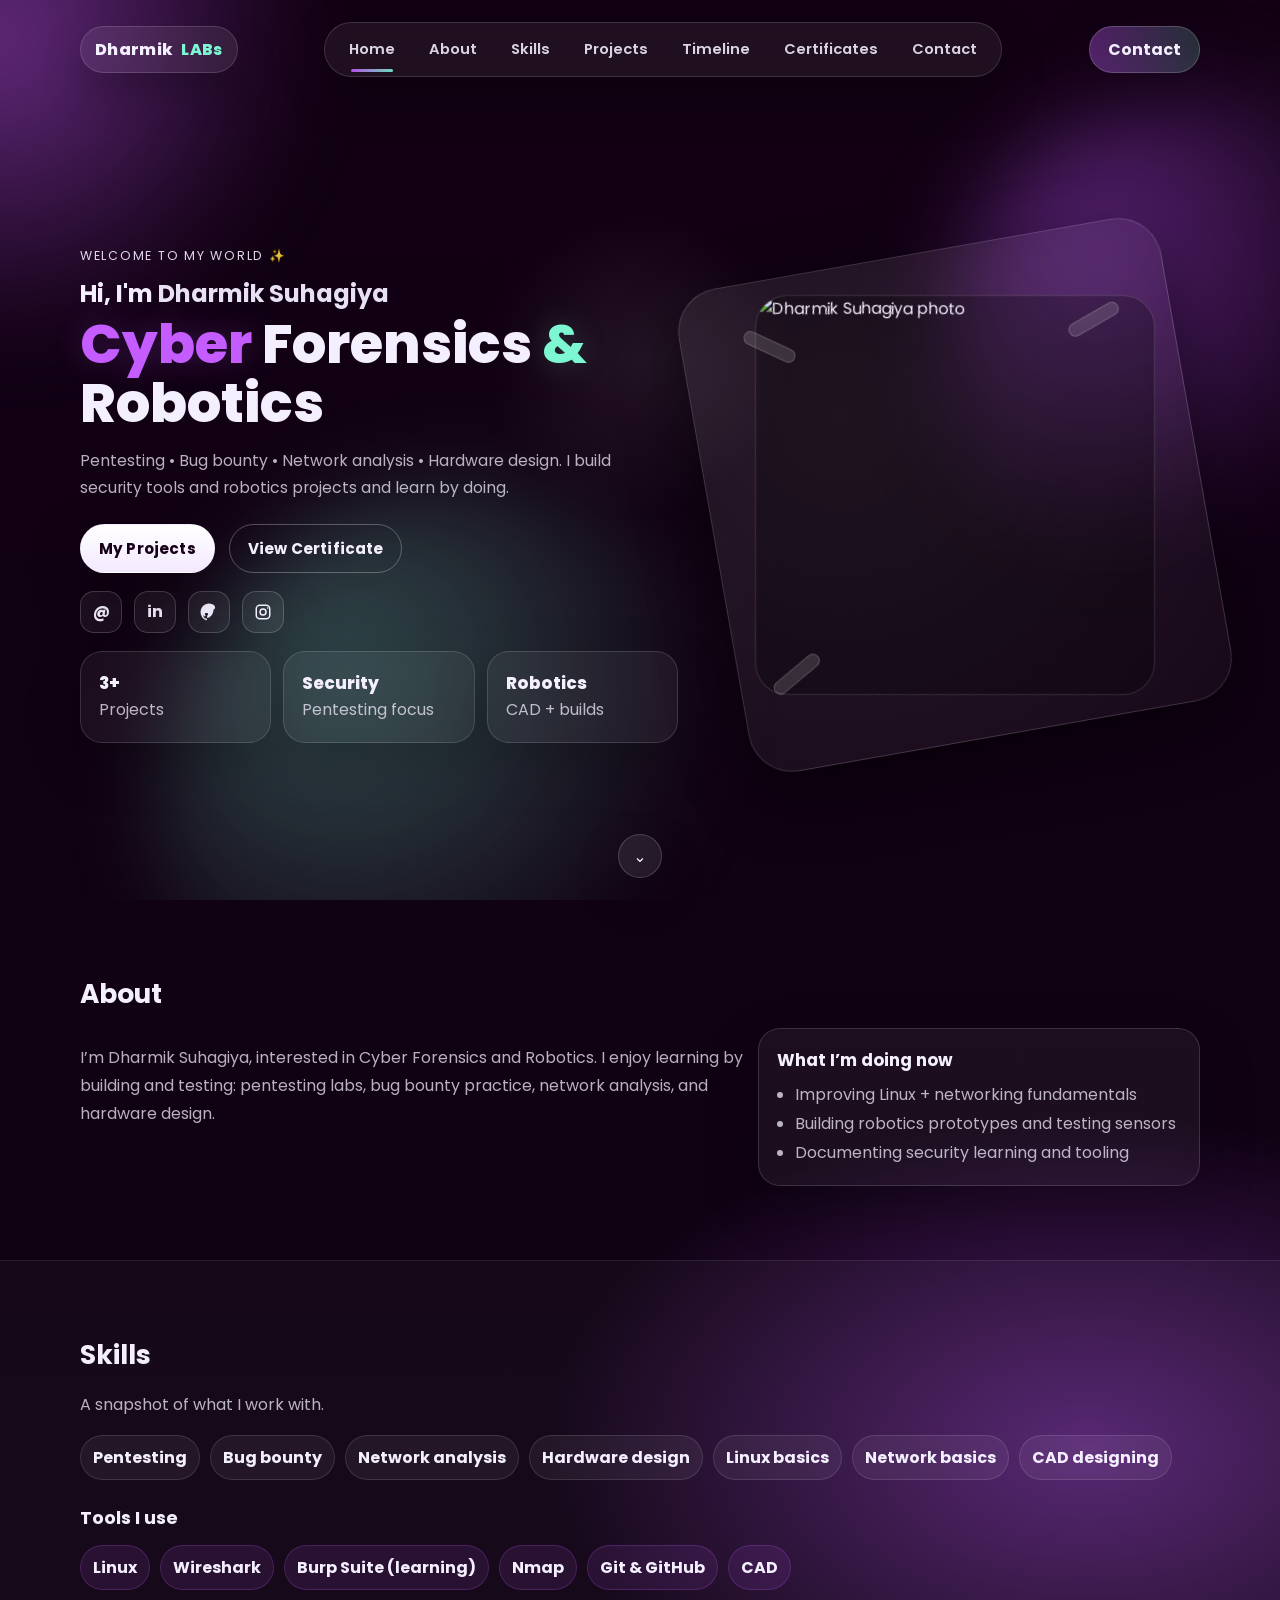
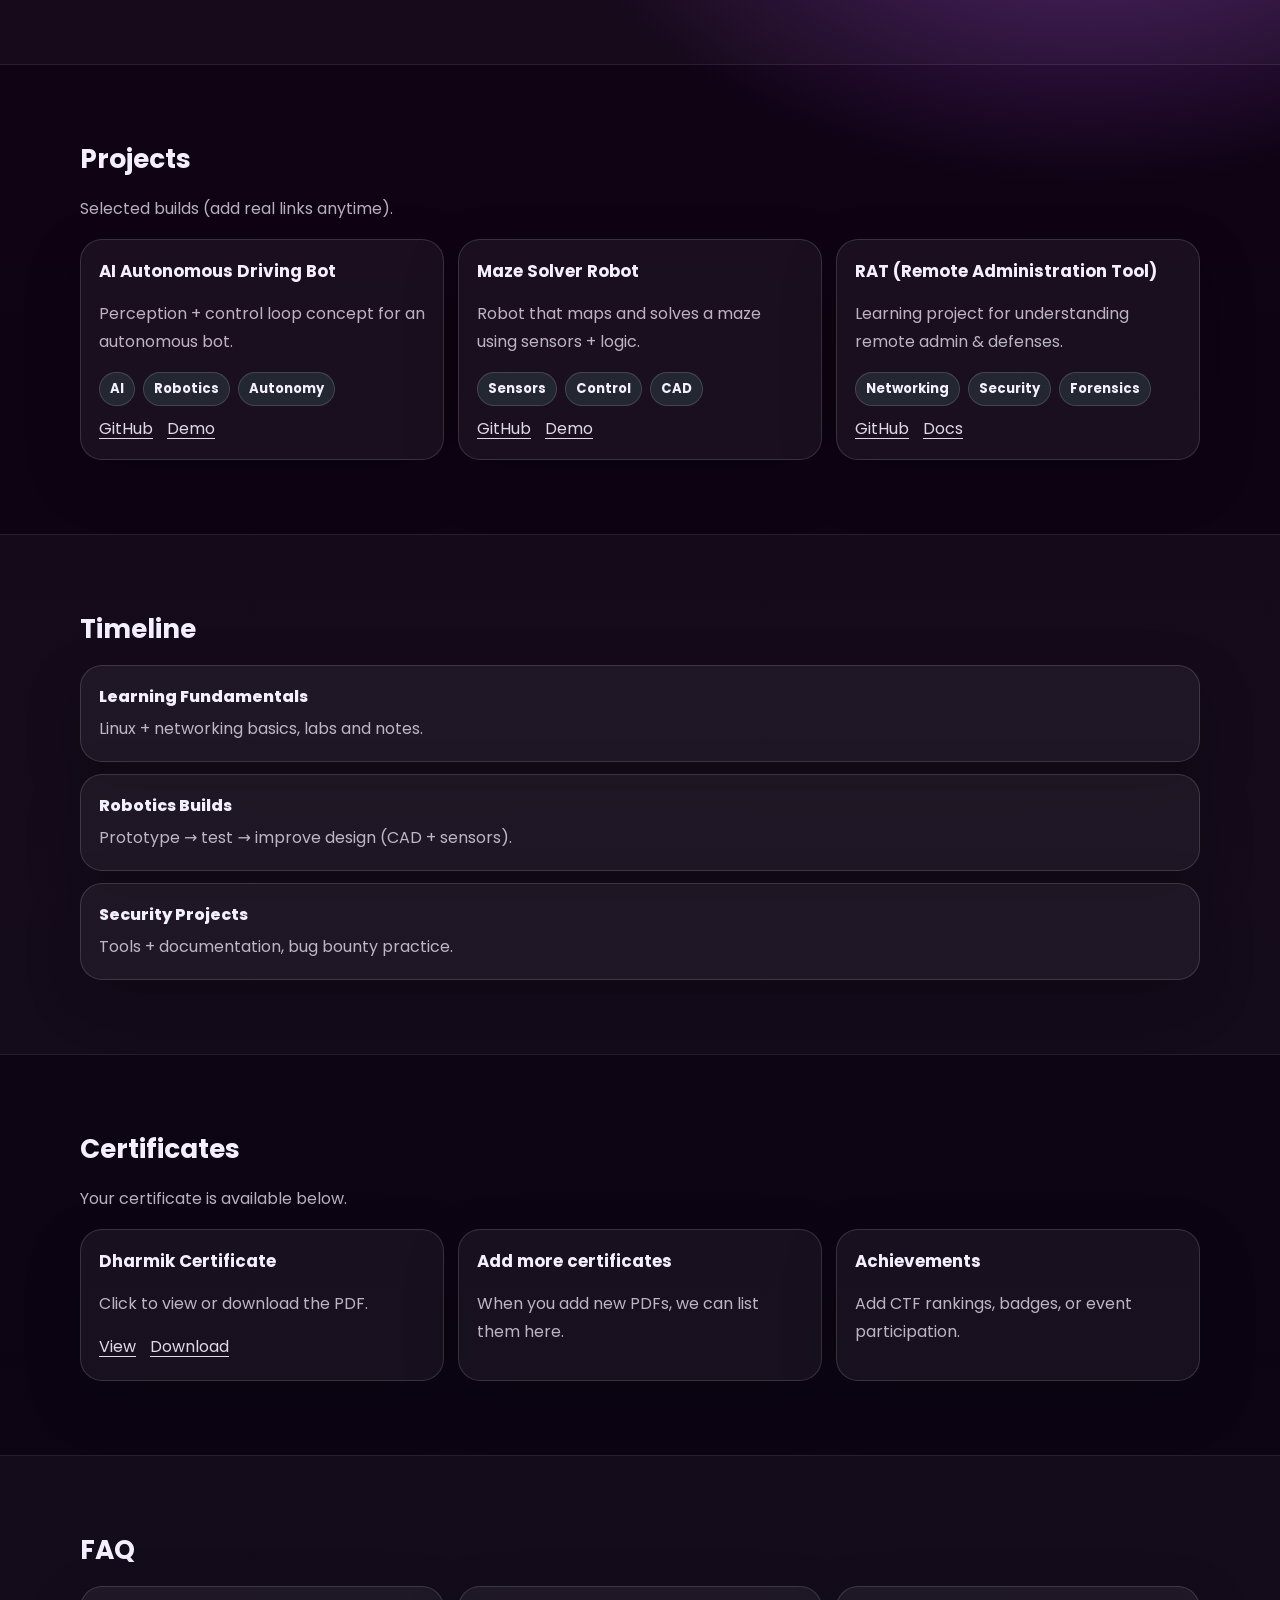
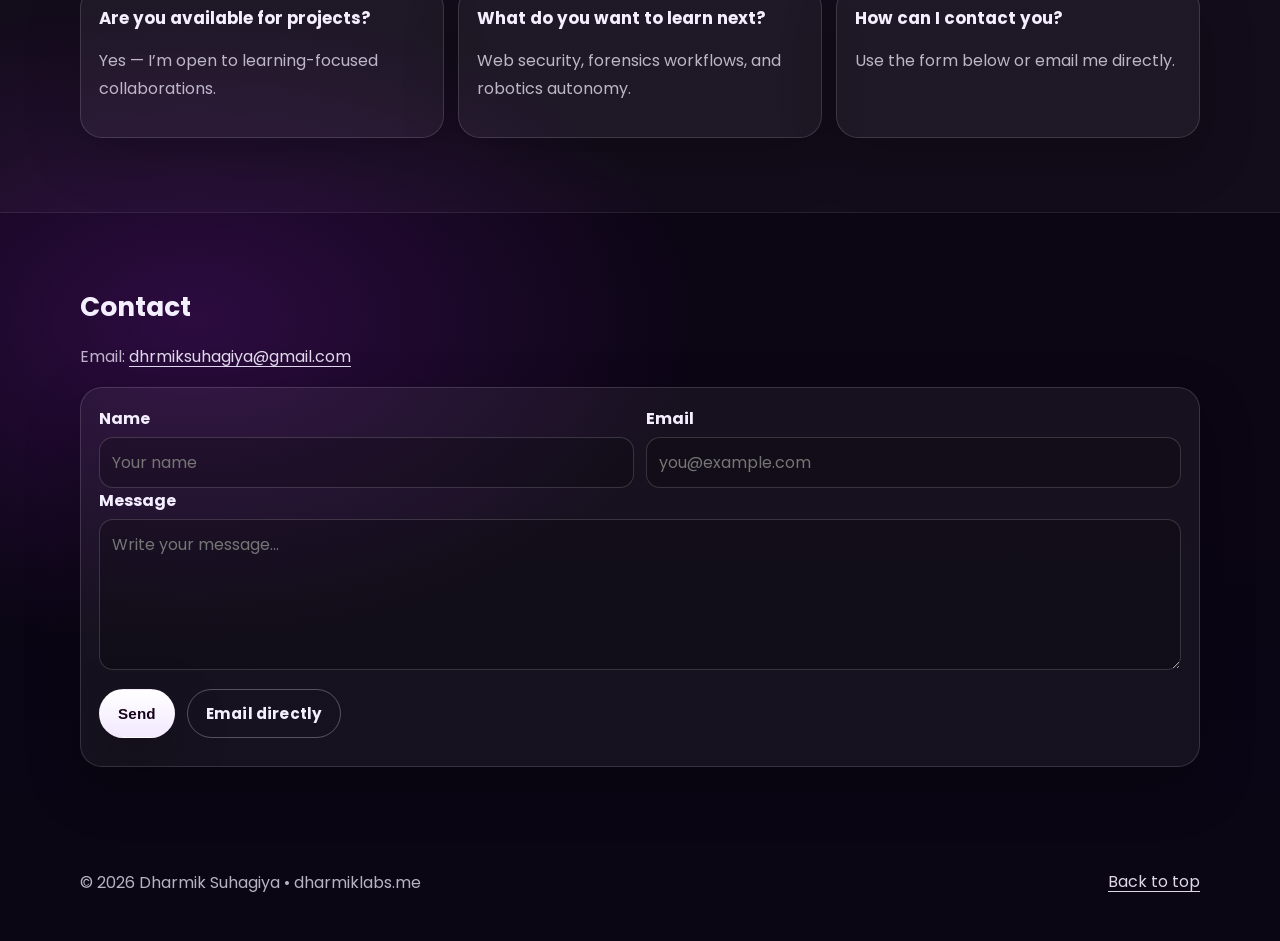
==== index.html @ f355b0b1 "Add files via upload" ====
<!doctype html>
<html lang="en">
<head>
  <meta charset="utf-8" />
  <meta name="viewport" content="width=device-width,initial-scale=1" />
  <meta name="description" content="Dharmik Suhagiya — Cyber Forensics & Robotics portfolio." />
  <title>Dharmik Suhagiya | Portfolio</title>

  <link rel="icon" href="assets/favicon.svg" type="image/svg+xml" />
  <link rel="stylesheet" href="style.css" />
</head>

<body>
  <!-- Animated background layers -->
  <div class="bg" aria-hidden="true">
    <div class="bg-grid"></div>
    <div class="bg-blobs">
      <span class="blob blob-1"></span>
      <span class="blob blob-2"></span>
      <span class="blob blob-3"></span>
    </div>
    <div class="bg-spotlight" id="spotlight"></div>
  </div>

  <!-- Top Nav -->
  <header class="topbar">
    <div class="container topbar-inner">
      <a class="logo" href="#home" aria-label="Dharmik Labs home">
        <span class="logo-text">Dharmik <span>LABs</span></span>
      </a>

      <nav class="nav" aria-label="Primary">
        <a class="nav-link active" href="#home">Home</a>
        <a class="nav-link" href="#about">About</a>
        <a class="nav-link" href="#skills">Skills</a>
        <a class="nav-link" href="#projects">Projects</a>
        <a class="nav-link" href="#timeline">Timeline</a>
        <a class="nav-link" href="#certificates">Certificates</a>
        <a class="nav-link" href="#contact">Contact</a>
      </nav>

      <a class="nav-cta" href="#contact">Contact</a>

      <button class="menu-btn" type="button" aria-expanded="false" aria-controls="mobileNav">
        <span class="sr-only">Open menu</span>
        <span class="menu-lines" aria-hidden="true"></span>
      </button>
    </div>

    <div id="mobileNav" class="mobile-nav container" hidden>
      <a href="#home">Home</a>
      <a href="#about">About</a>
      <a href="#skills">Skills</a>
      <a href="#projects">Projects</a>
      <a href="#timeline">Timeline</a>
      <a href="#certificates">Certificates</a>
      <a href="#contact" class="nav-cta nav-cta-mobile">Contact</a>
    </div>
  </header>

  <!-- Hero -->
  <main id="home" class="hero">
    <div class="container hero-grid">
      <section class="hero-left reveal reveal-left" aria-label="Intro">
        <p class="kicker">WELCOME TO MY WORLD ✨</p>

        <h1 class="headline">
          Hi, I'm <span class="headline-name">Dharmik Suhagiya</span><br />
          <span class="headline-big">
            <span class="headline-accent">Cyber</span> Forensics
            <span class="headline-accent2">&</span> Robotics
          </span>
        </h1>

        <p class="subtext">
          Pentesting • Bug bounty • Network analysis • Hardware design.
          I build security tools and robotics projects and learn by doing.
        </p>

        <div class="hero-actions">
          <a class="btn btn-primary" href="#projects">My Projects</a>
          <a class="btn btn-outline" href="Dharmikcer.pdf" target="_blank" rel="noreferrer">View Certificate</a>
        </div>

        <div class="social-row" aria-label="Social links">
          <a class="social" href="mailto:dhrmiksuhagiya@gmail.com" aria-label="Email">@</a>
          <a class="social" href="#" aria-label="LinkedIn" title="Add your LinkedIn link">in</a>

          <a class="social" href="https://github.com/dharmik281208" aria-label="GitHub" target="_blank" rel="noreferrer">
            <svg viewBox="0 0 24 24" width="18" height="18" aria-hidden="true">
              <path fill="currentColor" d="M12 .5C5.73.5.75 5.68.75 12.1c0 5.12 3.2 9.46 7.64 11 .56.1.77-.25.77-.55 0-.27-.01-1-.02-1.96-3.11.7-3.77-1.55-3.77-1.55-.51-1.34-1.25-1.7-1.25-1.7-1.02-.72.08-.7.08-.7 1.13.08 1.73 1.2 1.73 1.2 1 .1 1.6-.74 1.98-1.04-.73-.08-1.5-.38-1.5-1.7 0-.37.13-.67.35-.91-.04-.09-.15-.46.03-.96 0 0 .29-.1.95.35.28-.08.57-.12.87-.12s.6.04.87.12c.66-.45.95-.35.95-.35.18.5.07.87.03.96.22.24.35.54.35.91 0 1.33-.77 1.62-1.51 1.7.12.11.23.33.23.67 0 .48-.01 1.74-.01 1.97 0 .3.2.66.78.55 4.43-1.54 7.63-5.88 7.63-11C23.25 5.68 18.27.5 12 .5z"/>
            </svg>
          </a>

          <a class="social" href="#" aria-label="Instagram" target="_blank" rel="noreferrer" title="Add your Instagram link">
            <svg viewBox="0 0 24 24" width="18" height="18" aria-hidden="true">
              <path fill="currentColor" d="M7.8 2h8.4A5.8 5.8 0 0 1 22 7.8v8.4A5.8 5.8 0 0 1 16.2 22H7.8A5.8 5.8 0 0 1 2 16.2V7.8A5.8 5.8 0 0 1 7.8 2Zm-.2 2A3.6 3.6 0 0 0 4 7.6v8.8A3.6 3.6 0 0 0 7.6 20h8.8A3.6 3.6 0 0 0 20 16.4V7.6A3.6 3.6 0 0 0 16.4 4H7.6Zm10.65 1.5a1.1 1.1 0 1 1 0 2.2 1.1 1.1 0 0 1 0-2.2ZM12 7a5 5 0 1 1 0 10 5 5 0 0 1 0-10Zm0 2a3 3 0 1 0 0 6 3 3 0 0 0 0-6Z"/>
            </svg>
          </a>
        </div>

        <div class="stats stagger" aria-label="Quick stats">
          <div class="stat card">
            <div class="stat-num">3+</div>
            <div class="muted">Projects</div>
          </div>
          <div class="stat card">
            <div class="stat-num">Security</div>
            <div class="muted">Pentesting focus</div>
          </div>
          <div class="stat card">
            <div class="stat-num">Robotics</div>
            <div class="muted">CAD + builds</div>
          </div>
        </div>
      </section>

      <section class="hero-right reveal reveal-right" aria-label="Hero image">
        <div class="frame">
          <!-- Your photo in the same folder as index.html -->
          <img src="profile.png" alt="Dharmik Suhagiya photo" />
          <span class="frame-pill frame-pill-1" aria-hidden="true"></span>
          <span class="frame-pill frame-pill-2" aria-hidden="true"></span>
          <span class="frame-pill frame-pill-3" aria-hidden="true"></span>
        </div>
      </section>
    </div>

    <a class="scroll-down" href="#about" aria-label="Scroll to About">
      <span aria-hidden="true">⌄</span>
    </a>
  </main>

  <section id="about" class="section">
    <div class="container reveal">
      <h2>About</h2>
      <div class="two-col">
        <p class="muted">
          I’m Dharmik Suhagiya, interested in Cyber Forensics and Robotics.
          I enjoy learning by building and testing: pentesting labs, bug bounty practice,
          network analysis, and hardware design.
        </p>

        <div class="card callout">
          <h3>What I’m doing now</h3>
          <ul class="list">
            <li>Improving Linux + networking fundamentals</li>
            <li>Building robotics prototypes and testing sensors</li>
            <li>Documenting security learning and tooling</li>
          </ul>
        </div>
      </div>
    </div>
  </section>

  <section id="skills" class="section section-alt">
    <div class="container reveal">
      <h2>Skills</h2>
      <p class="muted">A snapshot of what I work with.</p>

      <div class="pill-grid stagger">
        <span class="pill">Pentesting</span>
        <span class="pill">Bug bounty</span>
        <span class="pill">Network analysis</span>
        <span class="pill">Hardware design</span>
        <span class="pill">Linux basics</span>
        <span class="pill">Network basics</span>
        <span class="pill">CAD designing</span>
      </div>

      <h3 class="subhead">Tools I use</h3>
      <div class="pill-grid stagger">
        <span class="pill pill-soft">Linux</span>
        <span class="pill pill-soft">Wireshark</span>
        <span class="pill pill-soft">Burp Suite (learning)</span>
        <span class="pill pill-soft">Nmap</span>
        <span class="pill pill-soft">Git & GitHub</span>
        <span class="pill pill-soft">CAD</span>
      </div>
    </div>
  </section>

  <section id="projects" class="section">
    <div class="container reveal">
      <h2>Projects</h2>
      <p class="muted">Selected builds (add real links anytime).</p>

      <div class="cards stagger">
        <article class="card project">
          <h3>AI Autonomous Driving Bot</h3>
          <p class="muted">Perception + control loop concept for an autonomous bot.</p>
          <div class="tags">
            <span class="tag">AI</span><span class="tag">Robotics</span><span class="tag">Autonomy</span>
          </div>
          <div class="card-links">
            <a href="#" class="link">GitHub</a>
            <a href="#" class="link">Demo</a>
          </div>
        </article>

        <article class="card project">
          <h3>Maze Solver Robot</h3>
          <p class="muted">Robot that maps and solves a maze using sensors + logic.</p>
          <div class="tags">
            <span class="tag">Sensors</span><span class="tag">Control</span><span class="tag">CAD</span>
          </div>
          <div class="card-links">
            <a href="#" class="link">GitHub</a>
            <a href="#" class="link">Demo</a>
          </div>
        </article>

        <article class="card project">
          <h3>RAT (Remote Administration Tool)</h3>
          <p class="muted">Learning project for understanding remote admin & defenses.</p>
          <div class="tags">
            <span class="tag">Networking</span><span class="tag">Security</span><span class="tag">Forensics</span>
          </div>
          <div class="card-links">
            <a href="#" class="link">GitHub</a>
            <a href="#" class="link">Docs</a>
          </div>
        </article>
      </div>
    </div>
  </section>

  <section id="timeline" class="section section-alt">
    <div class="container reveal">
      <h2>Timeline</h2>
      <div class="timeline stagger">
        <div class="t-item card">
          <div class="t-title">Learning Fundamentals</div>
          <div class="muted">Linux + networking basics, labs and notes.</div>
        </div>
        <div class="t-item card">
          <div class="t-title">Robotics Builds</div>
          <div class="muted">Prototype → test → improve design (CAD + sensors).</div>
        </div>
        <div class="t-item card">
          <div class="t-title">Security Projects</div>
          <div class="muted">Tools + documentation, bug bounty practice.</div>
        </div>
      </div>
    </div>
  </section>

  <section id="certificates" class="section">
    <div class="container reveal">
      <h2>Certificates</h2>
      <p class="muted">Your certificate is available below.</p>

      <div class="cards stagger">
        <article class="card">
          <h3>Dharmik Certificate</h3>
          <p class="muted">Click to view or download the PDF.</p>
          <div class="card-links">
            <a class="link" href="Dharmikcer.pdf" target="_blank" rel="noreferrer">View</a>
            <a class="link" href="Dharmikcer.pdf" download>Download</a>
          </div>
        </article>

        <article class="card">
          <h3>Add more certificates</h3>
          <p class="muted">When you add new PDFs, we can list them here.</p>
        </article>

        <article class="card">
          <h3>Achievements</h3>
          <p class="muted">Add CTF rankings, badges, or event participation.</p>
        </article>
      </div>
    </div>
  </section>

  <section id="faq" class="section section-alt">
    <div class="container reveal">
      <h2>FAQ</h2>
      <div class="cards stagger">
        <article class="card">
          <h3>Are you available for projects?</h3>
          <p class="muted">Yes — I’m open to learning-focused collaborations.</p>
        </article>
        <article class="card">
          <h3>What do you want to learn next?</h3>
          <p class="muted">Web security, forensics workflows, and robotics autonomy.</p>
        </article>
        <article class="card">
          <h3>How can I contact you?</h3>
          <p class="muted">Use the form below or email me directly.</p>
        </article>
      </div>
    </div>
  </section>

  <section id="contact" class="section">
    <div class="container reveal">
      <h2>Contact</h2>
      <p class="muted">
        Email: <a class="link" href="mailto:dhrmiksuhagiya@gmail.com">dhrmiksuhagiya@gmail.com</a>
      </p>

      <form class="form card" id="contactForm">
        <div class="form-row">
          <label>
            <span>Name</span>
            <input type="text" name="name" placeholder="Your name" required />
          </label>
          <label>
            <span>Email</span>
            <input type="email" name="email" placeholder="you@example.com" required />
          </label>
        </div>

        <label>
          <span>Message</span>
          <textarea name="message" rows="5" placeholder="Write your message..." required></textarea>
        </label>

        <div class="form-actions">
          <button class="btn btn-primary" type="submit">Send</button>
          <a class="btn btn-outline" href="mailto:dhrmiksuhagiya@gmail.com">Email directly</a>
        </div>

        <p class="muted tiny" id="formHint" aria-live="polite"></p>
      </form>
    </div>
  </section>

  <footer class="footer">
    <div class="container footer-inner">
      <span class="muted">© <span id="year"></span> Dharmik Suhagiya • dharmiklabs.me</span>
      <a class="link" href="#home">Back to top</a>
    </div>
  </footer>

  <script src="script.js"></script>
</body>
</html>
---- style.css ----
@import url("https://fonts.googleapis.com/css2?family=Poppins:wght@400;500;600;700;800&display=swap");

:root{
  --bg1:#120013;
  --bg2:#0a0614;

  --text:#f4efff;
  --muted: rgba(244,239,255,.74);

  --navBg: rgba(255,255,255,.06);
  --border: rgba(255,255,255,.14);

  --btn: #f4efff;
  --btnText:#170019;

  --accent:#c55cff;
  --accent2:#7cf7d2;

  --shadow: 0 24px 70px rgba(0,0,0,.45);

  --max: 1120px;
  --pad: 24px;
  --radius: 22px;
}

*{ box-sizing:border-box; }
html{ scroll-behavior:smooth; }
body{
  margin:0;
  font-family: Poppins, ui-sans-serif, system-ui, -apple-system, Segoe UI, Roboto, Arial, "Noto Sans", "Liberation Sans", sans-serif;
  color: var(--text);
  background:
    radial-gradient(900px 560px at 85% 35%, rgba(178,76,240,.42), transparent 60%),
    radial-gradient(820px 520px at 15% 85%, rgba(122,26,166,.30), transparent 62%),
    linear-gradient(180deg, var(--bg1), var(--bg2));
  min-height: 100vh;
}

a{ color:inherit; text-decoration:none; }
.container{ width:min(var(--max), calc(100% - 2*var(--pad))); margin:0 auto; }

.sr-only{
  position:absolute; width:1px; height:1px; padding:0; margin:-1px; overflow:hidden;
  clip:rect(0,0,0,0); white-space:nowrap; border:0;
}

/* Animated background visuals */
.bg{
  position: fixed;
  inset: 0;
  z-index: 0;
  pointer-events: none;
  overflow: hidden;
}
.topbar, .hero, .section, .footer{
  position: relative;
  z-index: 1;
}

/* Moving grid */
.bg-grid{
  position:absolute;
  inset:-40%;
  background:
    linear-gradient(to right, rgba(255,255,255,.06) 1px, transparent 1px),
    linear-gradient(to bottom, rgba(255,255,255,.06) 1px, transparent 1px);
  background-size: 64px 64px;
  opacity: .08;
  transform: rotate(12deg);
  animation: grid-drift 18s linear infinite;
  mask-image: radial-gradient(circle at 40% 30%, rgba(0,0,0,1), rgba(0,0,0,.1) 55%, rgba(0,0,0,0) 75%);
}
@keyframes grid-drift{
  0%{ transform: translate3d(0,0,0) rotate(12deg); }
  100%{ transform: translate3d(-160px, 120px, 0) rotate(12deg); }
}

/* Glowing blobs */
.bg-blobs{ position:absolute; inset:0; }
.blob{
  position:absolute;
  width: 520px;
  height: 520px;
  border-radius: 999px;
  filter: blur(42px);
  opacity: .55;
  mix-blend-mode: screen;
  animation: blob-float 10s ease-in-out infinite;
}
.blob-1{
  left: -160px;
  top: -120px;
  background: radial-gradient(circle at 30% 30%, rgba(197,92,255,.85), rgba(197,92,255,0) 60%);
  animation-duration: 12s;
}
.blob-2{
  right: -180px;
  top: 10%;
  background: radial-gradient(circle at 30% 30%, rgba(178,76,240,.80), rgba(178,76,240,0) 60%);
  animation-duration: 14s;
  animation-delay: -3s;
}
.blob-3{
  left: 12%;
  bottom: -220px;
  width: 640px;
  height: 640px;
  background: radial-gradient(circle at 30% 30%, rgba(124,247,210,.55), rgba(124,247,210,0) 60%);
  animation-duration: 16s;
  animation-delay: -5s;
}
@keyframes blob-float{
  0%,100%{ transform: translate3d(0,0,0) scale(1); }
  50%{ transform: translate3d(40px,-28px,0) scale(1.05); }
}

/* Mouse spotlight */
.bg-spotlight{
  position:absolute;
  inset:0;
  opacity: .65;
  background: radial-gradient(260px 260px at 50% 40%, rgba(255,255,255,.12), transparent 60%);
  transition: opacity .3s ease;
  will-change: background;
}

/* Topbar */
.topbar{
  position: fixed;
  top: 0; left: 0; right: 0;
  z-index: 50;
}
.topbar-inner{
  display:flex; align-items:center; justify-content:space-between;
  padding: 22px 0;
  gap: 14px;
}

.logo{ display:inline-flex; align-items:center; justify-content:center; }
.logo-text{
  display:inline-flex;
  align-items:center;
  gap: 8px;
  padding: 10px 14px;
  border-radius: 999px;
  background: rgba(255,255,255,.08);
  border: 1px solid var(--border);
  backdrop-filter: blur(12px);
  box-shadow: 0 18px 40px rgba(0,0,0,.25);
  font-weight: 800;
  letter-spacing: .02em;
  color: var(--text);
}
.logo-text span{ color: var(--accent2); font-weight: 800; }

.nav{
  display:flex; align-items:center; gap: 18px;
  padding: 10px 16px;
  border-radius: 999px;
  border: 1px solid var(--border);
  background: var(--navBg);
  backdrop-filter: blur(12px);
  box-shadow: 0 18px 50px rgba(0,0,0,.20);
}

.nav-link{
  font-size: .92rem;
  font-weight: 600;
  opacity: .88;
  position: relative;
  padding: 6px 8px;
  color: var(--text);
  transition: opacity .2s ease, transform .2s ease;
}
.nav-link:hover{ opacity: 1; transform: translateY(-1px); }

.nav-link.active::after{
  content:"";
  position:absolute;
  left: 10px; right: 10px; bottom: -6px;
  height: 3px;
  border-radius: 999px;
  background: linear-gradient(90deg, var(--accent), var(--accent2));
}

.nav-cta{
  padding: 10px 18px;
  border-radius: 999px;
  border: 1px solid rgba(255,255,255,.18);
  background: linear-gradient(90deg, rgba(197,92,255,.35), rgba(124,247,210,.18));
  color: var(--text);
  font-weight: 700;
  box-shadow: 0 20px 55px rgba(0,0,0,.25);
  transition: transform .18s ease;
}
.nav-cta:hover{ transform: translateY(-1px); }

.menu-btn{ display:none; }
.mobile-nav{ display:none; }
.nav-cta-mobile{ text-align:center; }

/* Hero */
.hero{
  padding-top: 92px;
  min-height: 100vh;
  display:flex;
  position: relative;
}

.hero-grid{
  display:grid;
  grid-template-columns: 1.1fr .9fr;
  gap: 32px;
  align-items: center;
  padding: 28px 0 30px;
}

.kicker{
  margin: 0 0 16px;
  font-size: .78rem;
  letter-spacing: .14em;
  text-transform: uppercase;
  opacity: .9;
}

.headline{ margin:0; line-height: 1.08; }
.headline-name{ font-weight: 700; opacity: .95; }
.headline-big{
  display:inline-block;
  margin-top: 8px;
  font-size: clamp(2.1rem, 4.8vw, 3.4rem);
  font-weight: 800;
}
.headline-accent{ color: var(--accent); text-shadow: 0 0 30px rgba(197,92,255,.25); }
.headline-accent2{ color: var(--accent2); text-shadow: 0 0 30px rgba(124,247,210,.20); }

.subtext{
  margin: 14px 0 22px;
  color: var(--muted);
  max-width: 62ch;
  font-size: .98rem;
  line-height: 1.75;
}

.hero-actions{
  display:flex;
  gap: 14px;
  flex-wrap: wrap;
  margin-bottom: 18px;
}

.btn{
  display:inline-flex;
  align-items:center;
  justify-content:center;
  padding: 12px 18px;
  border-radius: 999px;
  border: 1px solid transparent;
  font-weight: 700;
  font-size: .95rem;
  letter-spacing: .01em;
  color: var(--btnText);
  background: var(--btn);
  box-shadow: 0 20px 55px rgba(0,0,0,.25);
  transition: transform .18s ease, box-shadow .18s ease, background .18s ease, border-color .18s ease;
  will-change: transform;
}
.btn:hover{ transform: translateY(-2px); }
.btn:active{ transform: translateY(0); }

.btn-primary{ background: linear-gradient(180deg, #ffffff, #f3e9ff); color: #170019; }
.btn-outline{
  background: transparent;
  color: var(--text);
  border-color: rgba(255,255,255,.28);
  box-shadow: none;
}
.btn-outline:hover{ background: rgba(255,255,255,.06); }

.social-row{
  display:flex;
  gap: 12px;
  margin-top: 8px;
}
.social{
  width: 42px; height: 42px;
  display:inline-flex;
  align-items:center;
  justify-content:center;
  border-radius: 14px;
  border: 1px solid rgba(255,255,255,.18);
  background: rgba(255,255,255,.06);
  color: var(--text);
  font-weight: 700;
  box-shadow: 0 18px 50px rgba(0,0,0,.18);
  transition: transform .18s ease, background .18s ease, border-color .18s ease;
}
.social:hover{
  transform: translateY(-3px) scale(1.03);
  background: rgba(255,255,255,.10);
  border-color: rgba(255,255,255,.28);
}
.social svg{ display:block; }

/* Stats */
.stats{
  display:grid;
  grid-template-columns: repeat(3, 1fr);
  gap: 12px;
  margin-top: 18px;
}
.stat{ padding: 14px; }
.stat-num{ font-weight: 800; font-size: 1.05rem; }

/* Right hero */
.hero-right{ display:flex; justify-content:center; }
.frame{
  width: min(520px, 100%);
  aspect-ratio: 1 / 1;
  border-radius: 44px;
  background: radial-gradient(circle at 30% 30%, rgba(255,255,255,.10), rgba(255,255,255,.03));
  border: 1px solid rgba(255,255,255,.14);
  box-shadow: var(--shadow);
  position: relative;
  transform: rotate(-10deg);
  display:flex;
  align-items:center;
  justify-content:center;
  transition: transform .35s ease;
  will-change: transform;
}
.frame:hover{ transform: rotate(-10deg) translateY(-6px); }

.frame img{
  width: 82%;
  height: 82%;
  object-fit: cover;
  border-radius: 32px;
  transform: rotate(10deg);
  border: 1px solid rgba(255,255,255,.14);
  background: rgba(0,0,0,.25);
}

.frame-pill{
  position:absolute;
  width: 56px; height: 14px;
  border-radius: 999px;
  background: rgba(255,255,255,.14);
  border: 1px solid rgba(255,255,255,.18);
}
.frame-pill-1{ top: 12%; left: 12%; transform: rotate(35deg); }
.frame-pill-2{ bottom: 18%; left: 6%; transform: rotate(-30deg); }
.frame-pill-3{ top: 18%; right: 10%; transform: rotate(-20deg); }

.scroll-down{
  position: absolute;
  left: 50%;
  bottom: 22px;
  transform: translateX(-50%);
  width: 44px; height: 44px;
  border-radius: 999px;
  border: 1px solid rgba(255,255,255,.18);
  background: rgba(255,255,255,.08);
  display:inline-flex;
  align-items:center;
  justify-content:center;
  color: var(--text);
  box-shadow: 0 18px 50px rgba(0,0,0,.18);
}

/* Sections */
.section{ padding: 74px 0; }
.section-alt{
  background: rgba(255,255,255,.03);
  border-top: 1px solid rgba(255,255,255,.08);
  border-bottom: 1px solid rgba(255,255,255,.08);
}
h2{ margin:0 0 10px; font-size: 1.65rem; }
h3{ margin: 16px 0 10px; font-size: 1.12rem; }
.subhead{ margin-top: 24px; }
.muted{ color: var(--muted); line-height: 1.75; }

.two-col{
  display:grid;
  grid-template-columns: 1.2fr .8fr;
  gap: 14px;
  margin-top: 14px;
}

.cards{
  display:grid;
  grid-template-columns: repeat(3, 1fr);
  gap: 14px;
  margin-top: 16px;
}
.card{
  border-radius: var(--radius);
  border: 1px solid rgba(255,255,255,.14);
  background: rgba(255,255,255,.05);
  padding: 18px;
  box-shadow: 0 20px 55px rgba(0,0,0,.22);
  transition: transform .22s ease, box-shadow .22s ease, border-color .22s ease;
}
.card:hover{
  transform: translateY(-6px);
  border-color: rgba(255,255,255,.22);
  box-shadow: 0 30px 80px rgba(0,0,0,.35);
}
.card h3{ margin: 0 0 8px; font-size: 1.05rem; }

.callout h3{ margin-top: 0; }
.list{ margin: 0; padding-left: 18px; color: var(--muted); line-height: 1.8; }

.pill-grid{
  display:flex;
  flex-wrap:wrap;
  gap: 10px;
  margin-top: 14px;
}
.pill{
  padding: 9px 12px;
  border-radius: 999px;
  background: rgba(255,255,255,.06);
  border: 1px solid rgba(255,255,255,.12);
  font-weight: 700;
}
.pill-soft{ background: rgba(197,92,255,.10); border-color: rgba(197,92,255,.22); }

.tags{ display:flex; flex-wrap:wrap; gap: 8px; margin: 12px 0 6px; }
.tag{
  font-size: .82rem;
  padding: 6px 10px;
  border-radius: 999px;
  border: 1px solid rgba(255,255,255,.14);
  background: rgba(124,247,210,.10);
  font-weight: 700;
}

.card-links{ display:flex; gap: 14px; margin-top: 10px; }
.link{
  color: var(--text);
  text-decoration: underline;
  text-underline-offset: 4px;
  opacity: .9;
}
.link:hover{ opacity: 1; }

.timeline{
  display:grid;
  grid-template-columns: 1fr;
  gap: 12px;
  margin-top: 16px;
}
.t-title{ font-weight: 800; margin-bottom: 6px; }

/* Form */
.form{ margin-top: 14px; }
.form-row{
  display:grid;
  grid-template-columns: 1fr 1fr;
  gap: 12px;
}
label span{ display:block; font-weight: 700; margin-bottom: 6px; }

input, textarea{
  width: 100%;
  border-radius: 14px;
  border: 1px solid rgba(255,255,255,.16);
  background: rgba(0,0,0,.22);
  color: var(--text);
  padding: 12px 12px;
  font: inherit;
  outline: none;
}
input:focus, textarea:focus{
  border-color: rgba(124,247,210,.35);
  box-shadow: 0 0 0 4px rgba(124,247,210,.10);
}
.form-actions{
  display:flex;
  gap: 12px;
  flex-wrap: wrap;
  margin-top: 12px;
}
.tiny{ font-size: .9rem; margin: 10px 0 0; }

.footer{ padding: 28px 0 44px; }
.footer-inner{ display:flex; justify-content:space-between; gap: 12px; flex-wrap:wrap; }

/* Scroll reveal animations */
.reveal{
  opacity: 0;
  transform: translateY(18px);
  filter: blur(6px);
  transition: opacity .7s ease, transform .7s ease, filter .7s ease;
}
.reveal.is-visible{
  opacity: 1;
  transform: translateY(0);
  filter: blur(0);
}
.reveal.reveal-left{ transform: translateX(-22px); }
.reveal.reveal-right{ transform: translateX(22px); }
.reveal.reveal-left.is-visible,
.reveal.reveal-right.is-visible{ transform: translateX(0); }

.stagger > *{
  opacity: 0;
  transform: translateY(14px);
  transition: opacity .6s ease, transform .6s ease;
}
.stagger.is-visible > *{
  opacity: 1;
  transform: translateY(0);
}
.stagger.is-visible > *:nth-child(1){ transition-delay: .05s; }
.stagger.is-visible > *:nth-child(2){ transition-delay: .12s; }
.stagger.is-visible > *:nth-child(3){ transition-delay: .19s; }
.stagger.is-visible > *:nth-child(4){ transition-delay: .26s; }
.stagger.is-visible > *:nth-child(5){ transition-delay: .33s; }
.stagger.is-visible > *:nth-child(6){ transition-delay: .40s; }

/* reduced motion */
@media (prefers-reduced-motion: reduce){
  .bg-grid, .blob{ animation: none !important; }
  .bg-spotlight{ transition: none !important; }
  .reveal, .stagger > *, .btn, .card, .social, .nav-link, .frame, .nav-cta{
    transition: none !important;
    transform: none !important;
    filter: none !important;
  }
}

/* Responsive */
@media (max-width: 980px){
  .nav, .nav-cta{ display:none; }

  .menu-btn{
    display:inline-flex;
    width: 44px; height: 44px;
    border-radius: 14px;
    border: 1px solid var(--border);
    background: rgba(255,255,255,.08);
    color: var(--text);
    align-items:center;
    justify-content:center;
  }
  .menu-lines{
    width: 18px; height: 2px; background: currentColor; position: relative;
  }
  .menu-lines::before,.menu-lines::after{
    content:""; position:absolute; left:0; width:18px; height:2px; background: currentColor;
  }
  .menu-lines::before{ top:-6px; }
  .menu-lines::after{ top: 6px; }

  .mobile-nav{
    display:flex;
    flex-direction:column;
    gap: 10px;
    margin-top: 74px;
    padding: 14px;
    border-radius: 18px;
    border: 1px solid rgba(255,255,255,.14);
    background: rgba(0,0,0,.35);
    backdrop-filter: blur(12px);
  }
  .mobile-nav a{ font-weight: 700; opacity: .95; }

  .hero-grid{ grid-template-columns: 1fr; }
  .frame{ width: min(520px, 92%); margin: 10px auto 0; }
  .cards{ grid-template-columns: 1fr; }
  .two-col{ grid-template-columns: 1fr; }
  .form-row{ grid-template-columns: 1fr; }
  .stats{ grid-template-columns: 1fr; }
  .scroll-down{ display:none; }
}
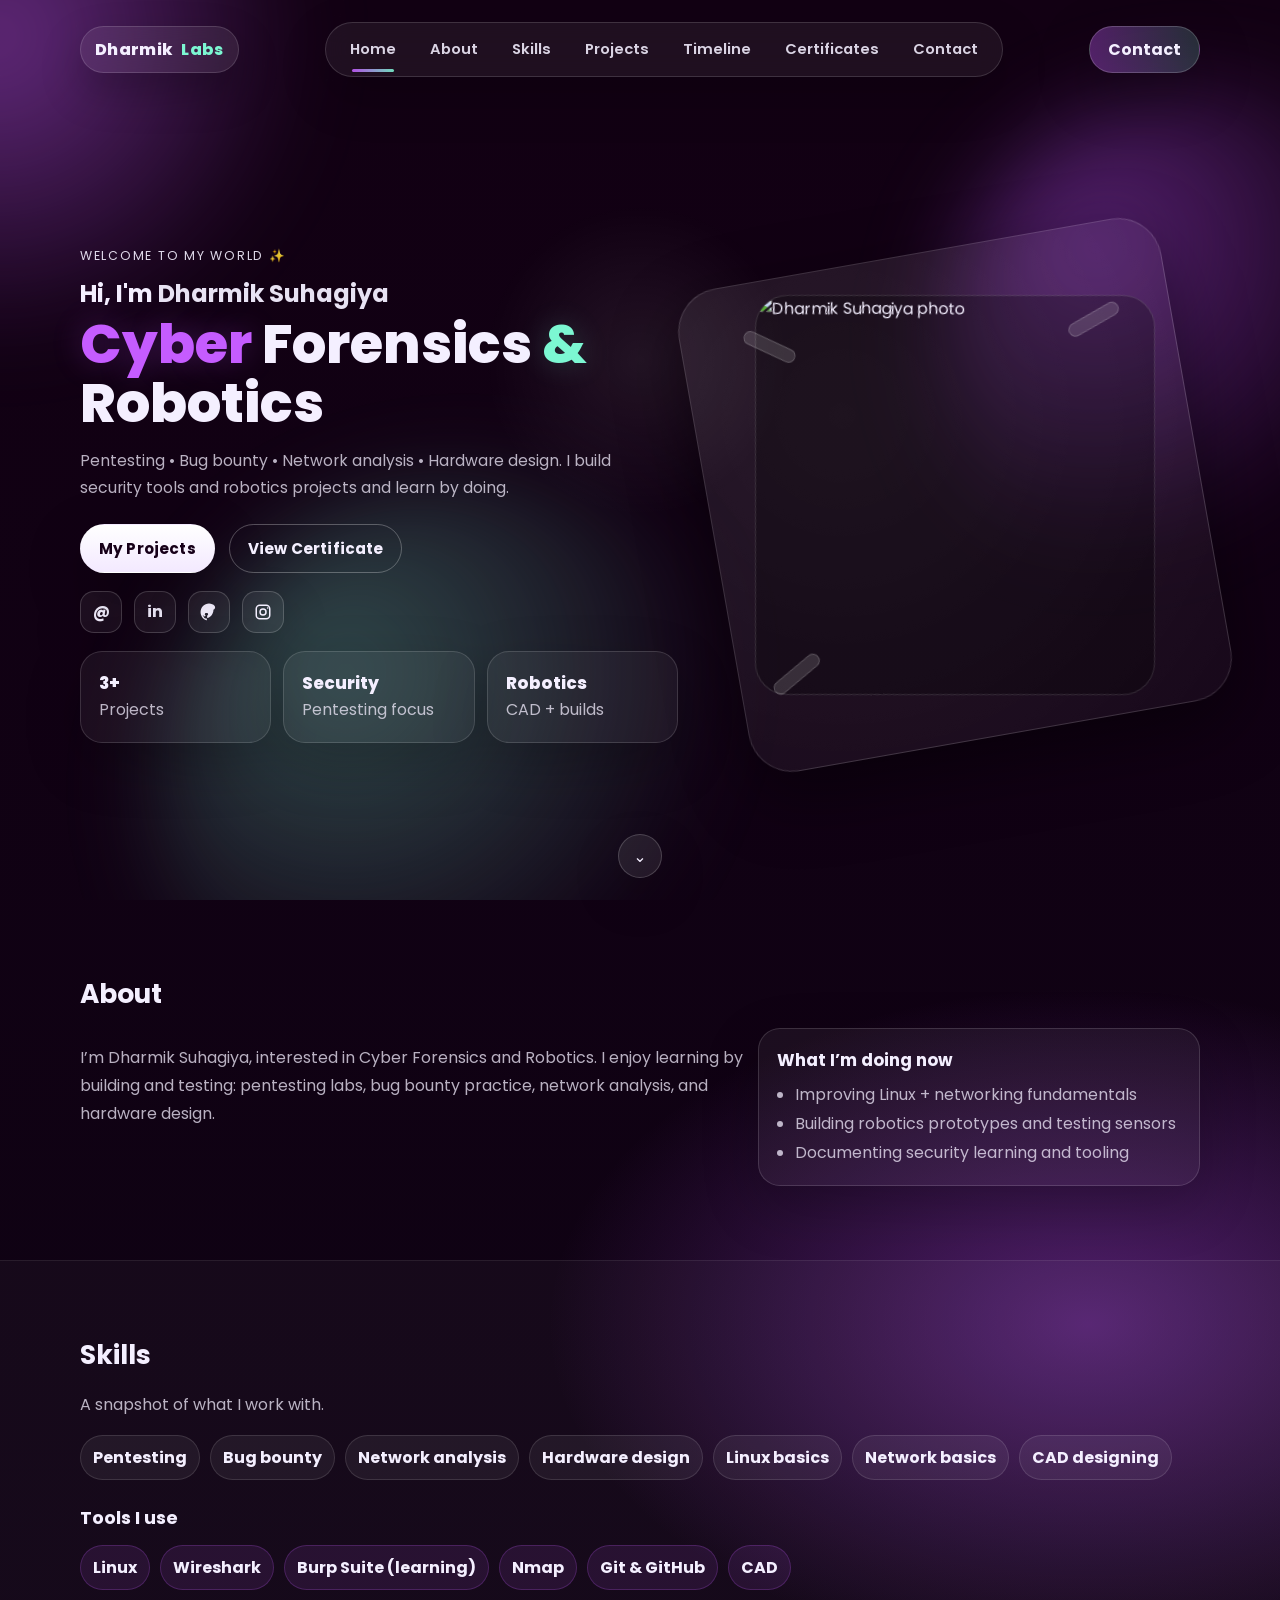
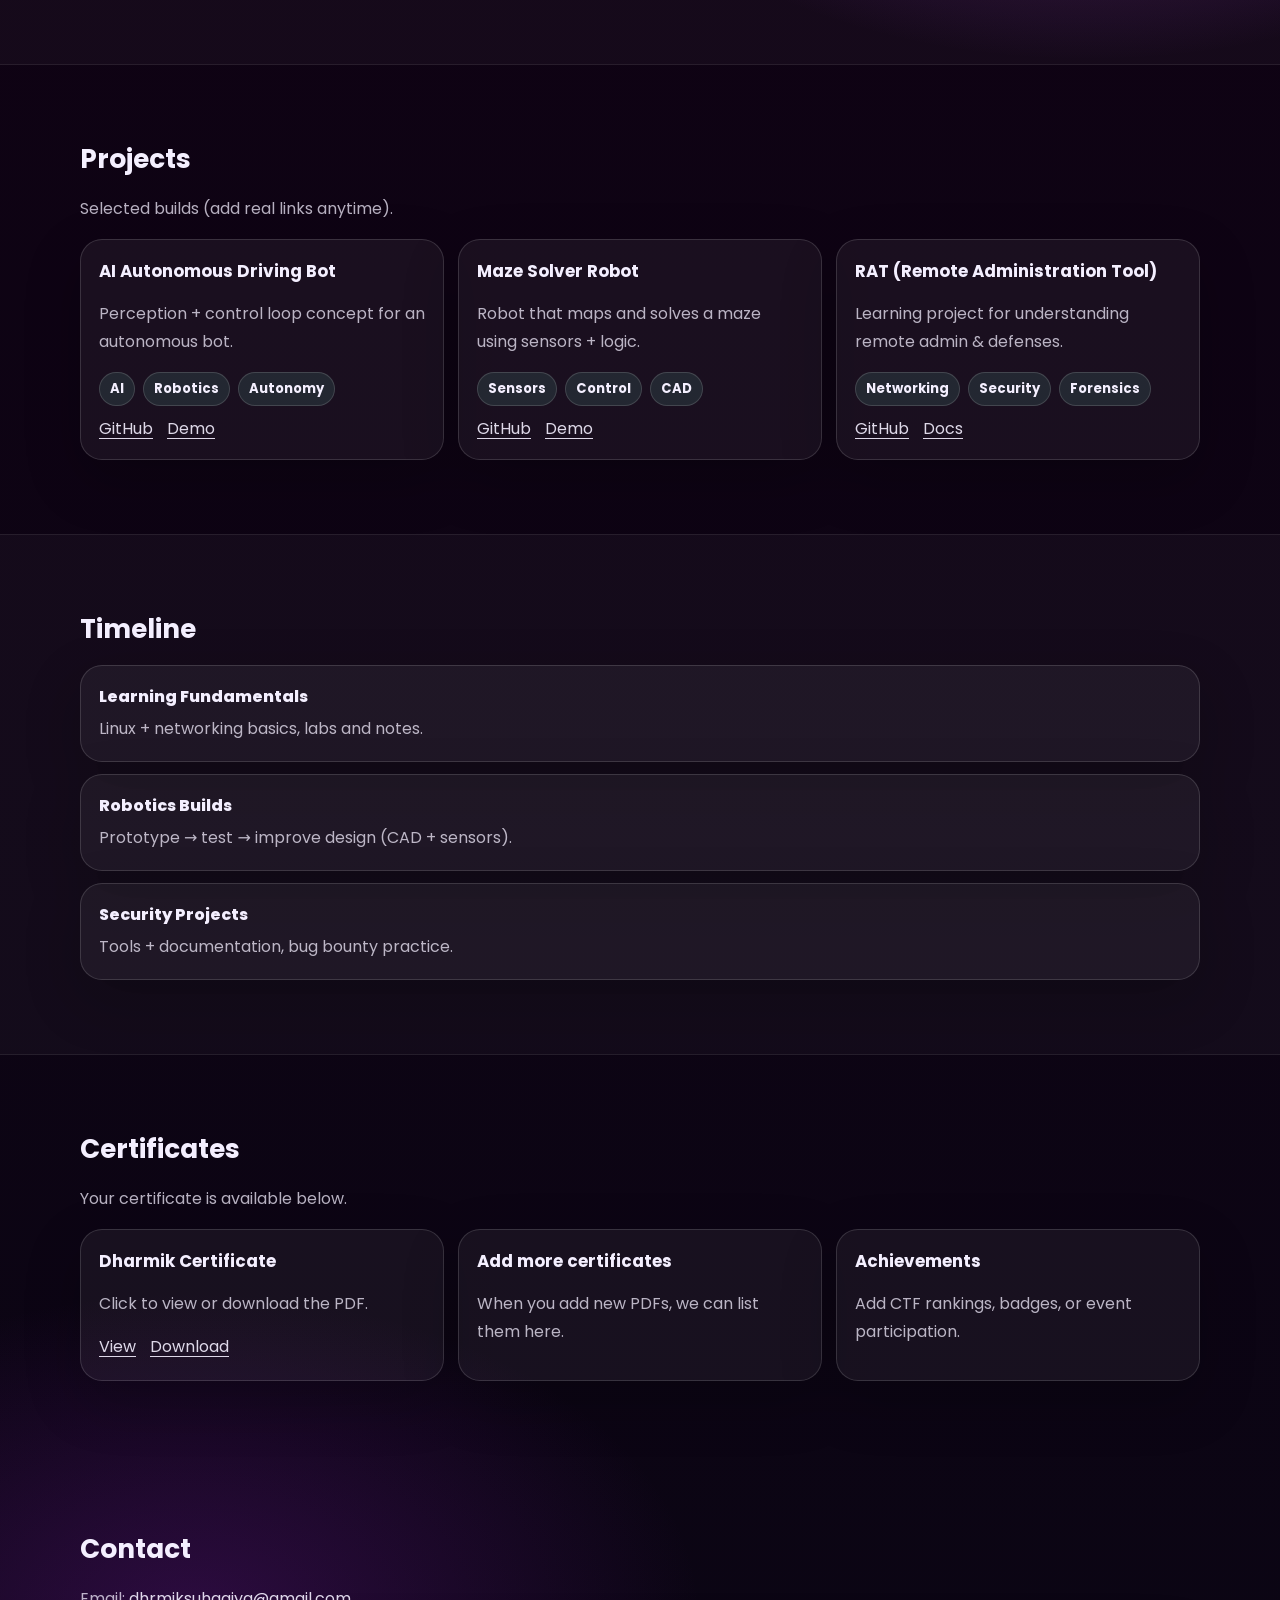
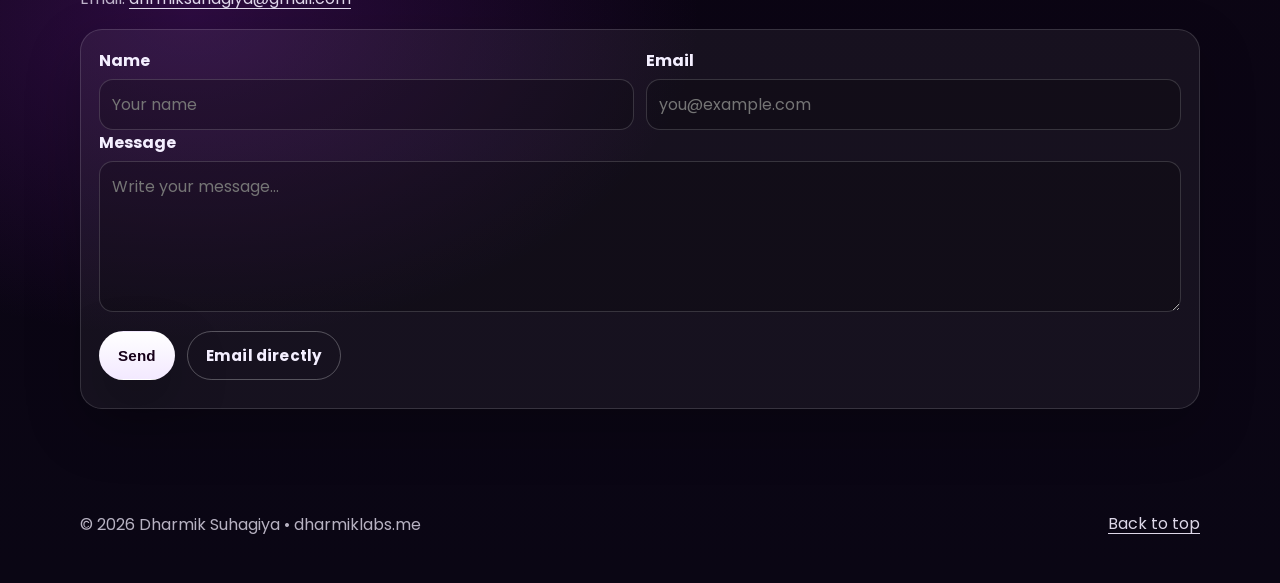
==== commit 05f29ce7: "Update print statement from 'Hello World' to 'Goodbye World'" ====
--- a/index.html
+++ b/index.html
@@ -22,11 +22,14 @@
     <div class="bg-spotlight" id="spotlight"></div>
   </div>
 
+  <!-- Mobile menu backdrop -->
+  <div class="menu-backdrop" id="menuBackdrop" hidden></div>
+
   <!-- Top Nav -->
   <header class="topbar">
     <div class="container topbar-inner">
       <a class="logo" href="#home" aria-label="Dharmik Labs home">
-        <span class="logo-text">Dharmik <span>LABs</span></span>
+        <span class="logo-text">Dharmik <span>Labs</span></span>
       </a>
 
       <nav class="nav" aria-label="Primary">
@@ -41,20 +44,23 @@
 
       <a class="nav-cta" href="#contact">Contact</a>
 
-      <button class="menu-btn" type="button" aria-expanded="false" aria-controls="mobileNav">
+      <button class="menu-btn" id="menuBtn" type="button" aria-expanded="false" aria-controls="mobileNav">
         <span class="sr-only">Open menu</span>
         <span class="menu-lines" aria-hidden="true"></span>
       </button>
     </div>
 
-    <div id="mobileNav" class="mobile-nav container" hidden>
-      <a href="#home">Home</a>
-      <a href="#about">About</a>
-      <a href="#skills">Skills</a>
-      <a href="#projects">Projects</a>
-      <a href="#timeline">Timeline</a>
-      <a href="#certificates">Certificates</a>
-      <a href="#contact" class="nav-cta nav-cta-mobile">Contact</a>
+    <!-- Mobile menu overlay panel -->
+    <div id="mobileNav" class="mobile-nav" hidden>
+      <div class="mobile-nav-card">
+        <a href="#home">Home</a>
+        <a href="#about">About</a>
+        <a href="#skills">Skills</a>
+        <a href="#projects">Projects</a>
+        <a href="#timeline">Timeline</a>
+        <a href="#certificates">Certificates</a>
+        <a href="#contact" class="nav-cta nav-cta-mobile">Contact</a>
+      </div>
     </div>
   </header>
 
@@ -117,7 +123,6 @@
 
       <section class="hero-right reveal reveal-right" aria-label="Hero image">
         <div class="frame">
-          <!-- Your photo in the same folder as index.html -->
           <img src="profile.png" alt="Dharmik Suhagiya photo" />
           <span class="frame-pill frame-pill-1" aria-hidden="true"></span>
           <span class="frame-pill frame-pill-2" aria-hidden="true"></span>
@@ -268,26 +273,6 @@
         <article class="card">
           <h3>Achievements</h3>
           <p class="muted">Add CTF rankings, badges, or event participation.</p>
-        </article>
-      </div>
-    </div>
-  </section>
-
-  <section id="faq" class="section section-alt">
-    <div class="container reveal">
-      <h2>FAQ</h2>
-      <div class="cards stagger">
-        <article class="card">
-          <h3>Are you available for projects?</h3>
-          <p class="muted">Yes — I’m open to learning-focused collaborations.</p>
-        </article>
-        <article class="card">
-          <h3>What do you want to learn next?</h3>
-          <p class="muted">Web security, forensics workflows, and robotics autonomy.</p>
-        </article>
-        <article class="card">
-          <h3>How can I contact you?</h3>
-          <p class="muted">Use the form below or email me directly.</p>
         </article>
       </div>
     </div>
@@ -336,4 +321,4 @@
 
   <script src="script.js"></script>
 </body>
-</html>+</html>
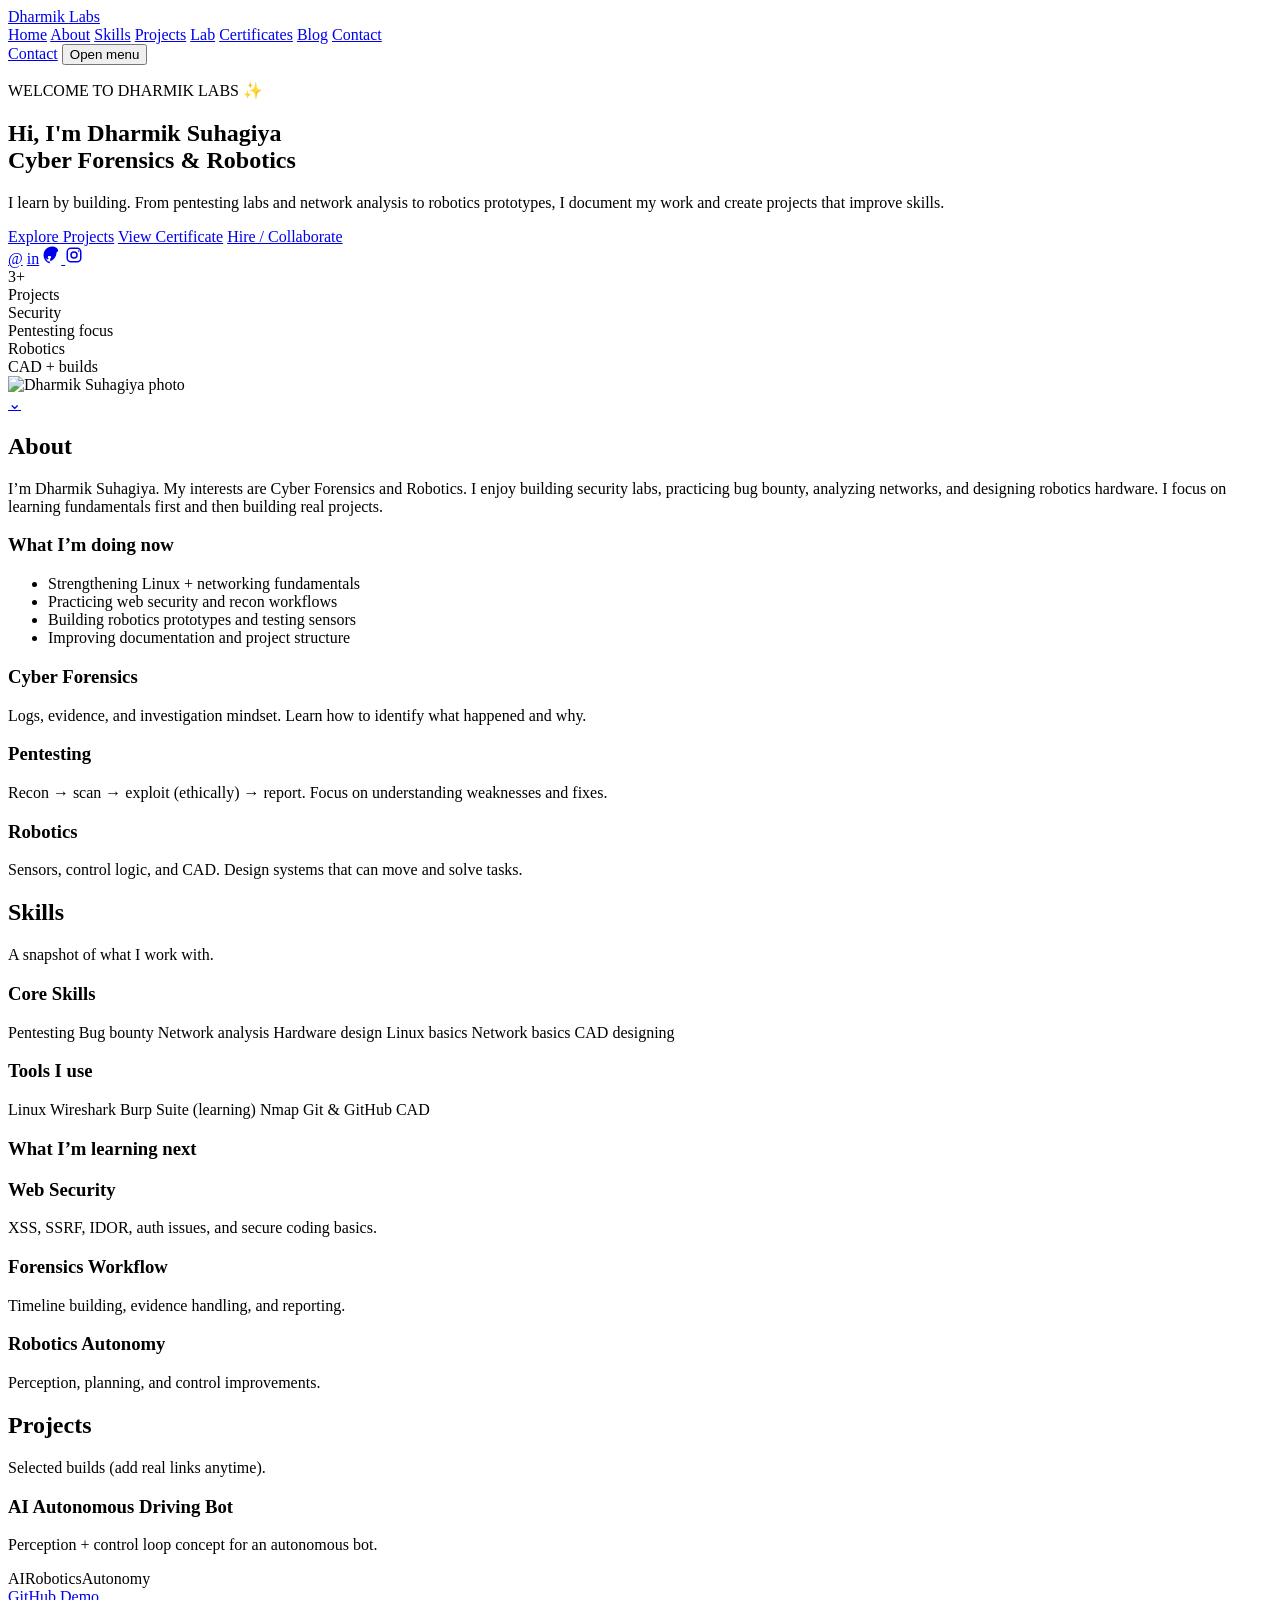
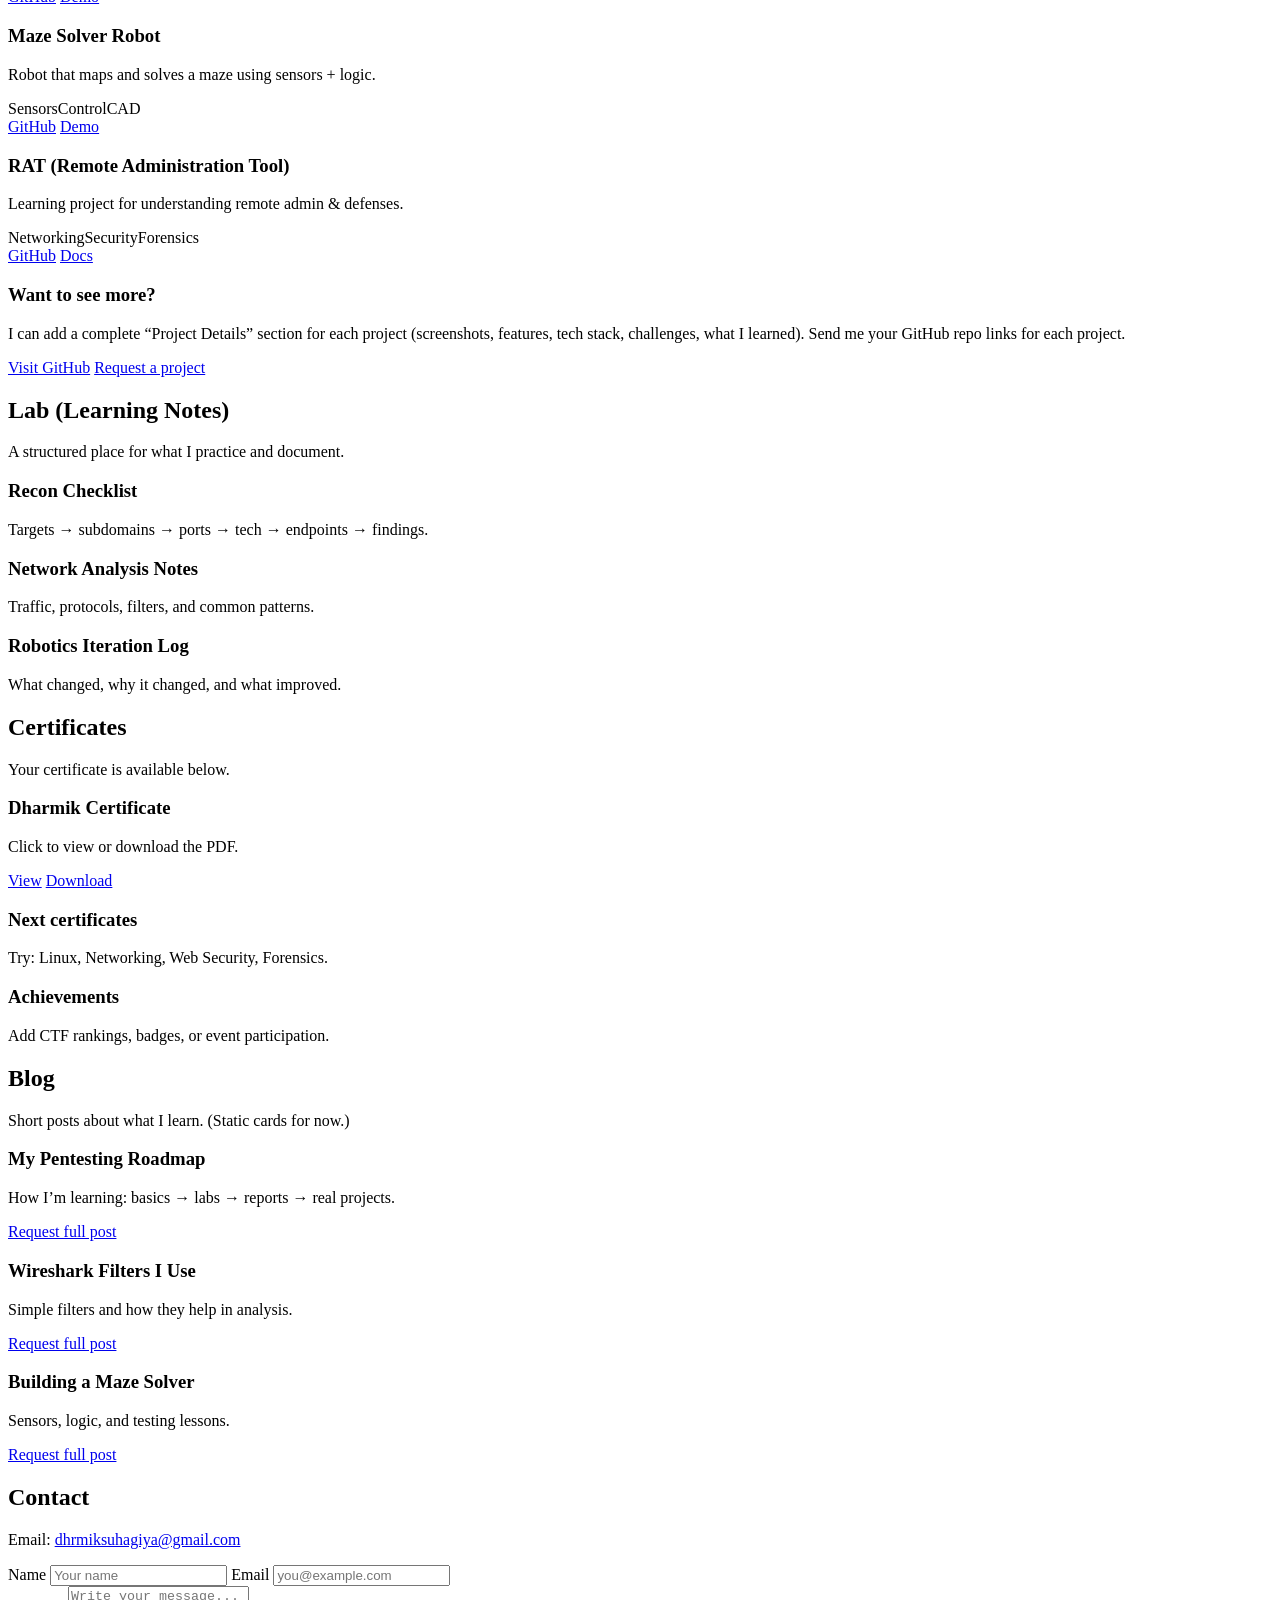
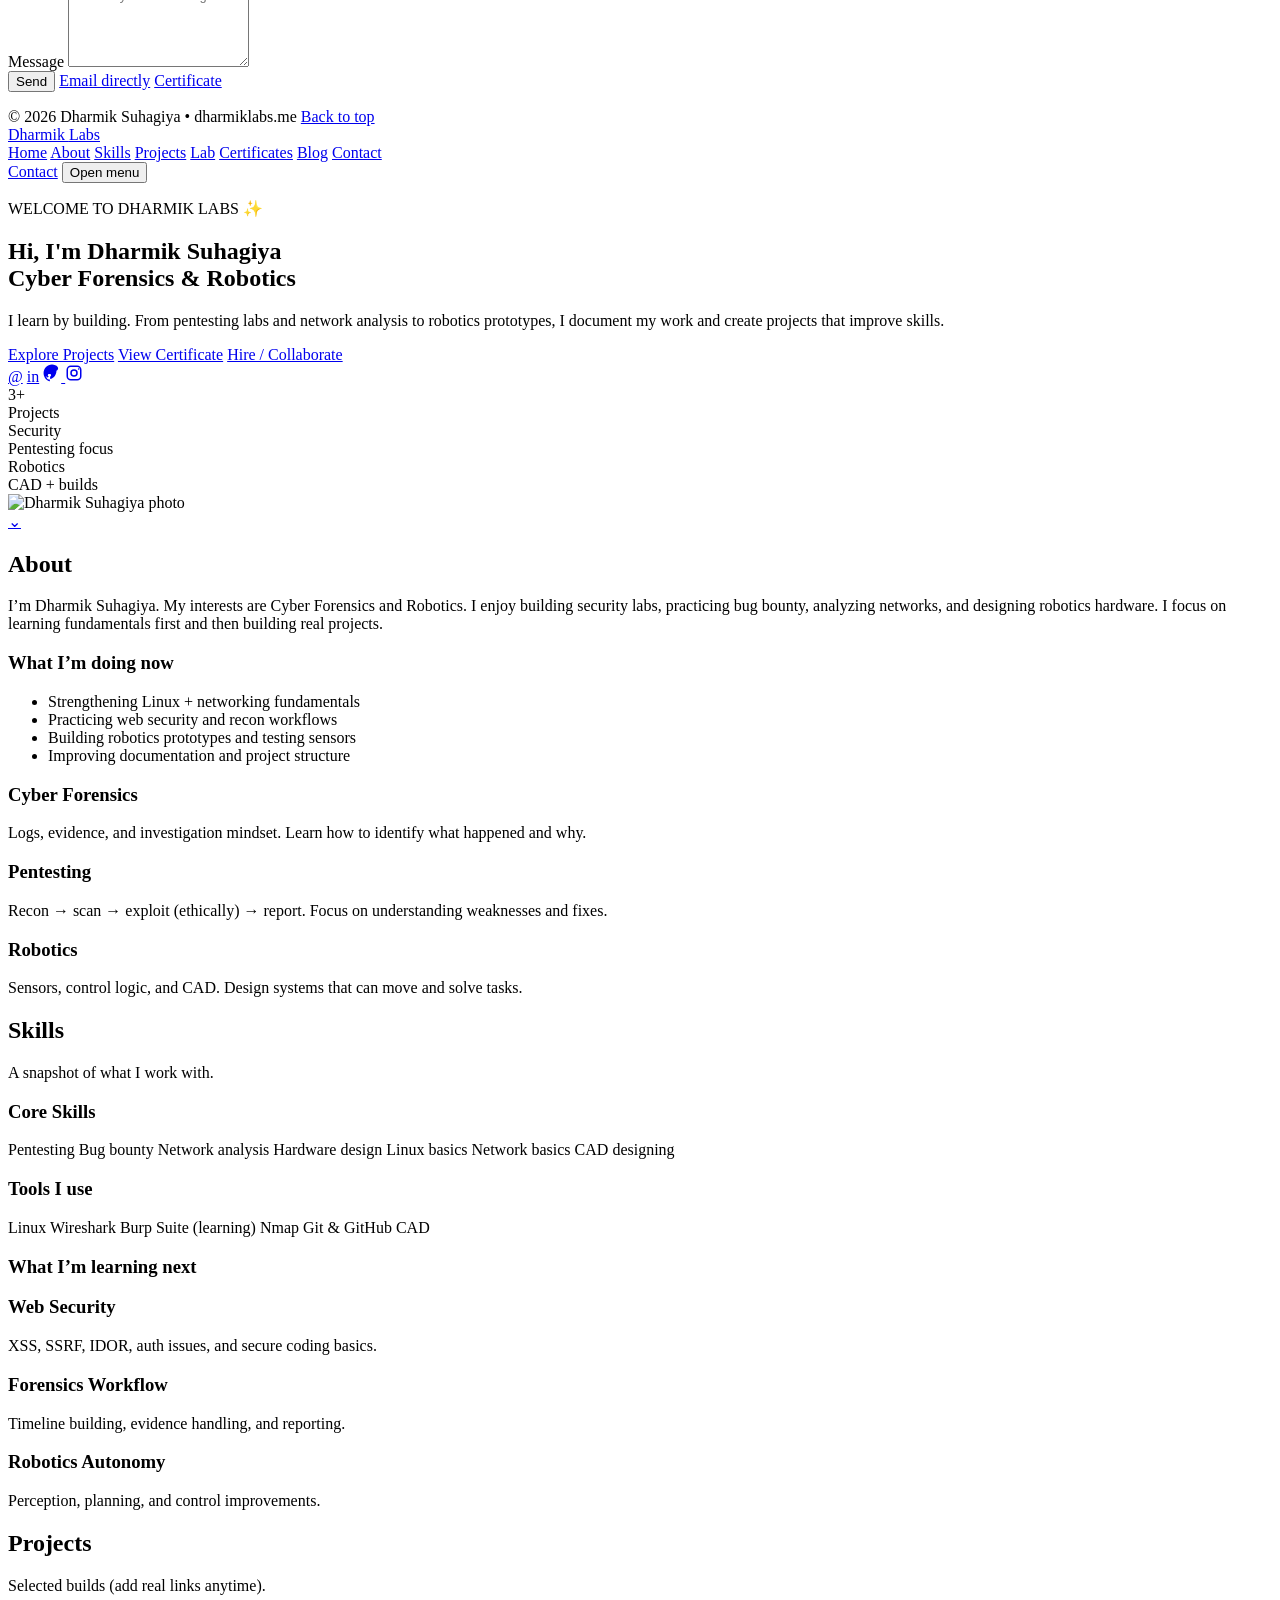
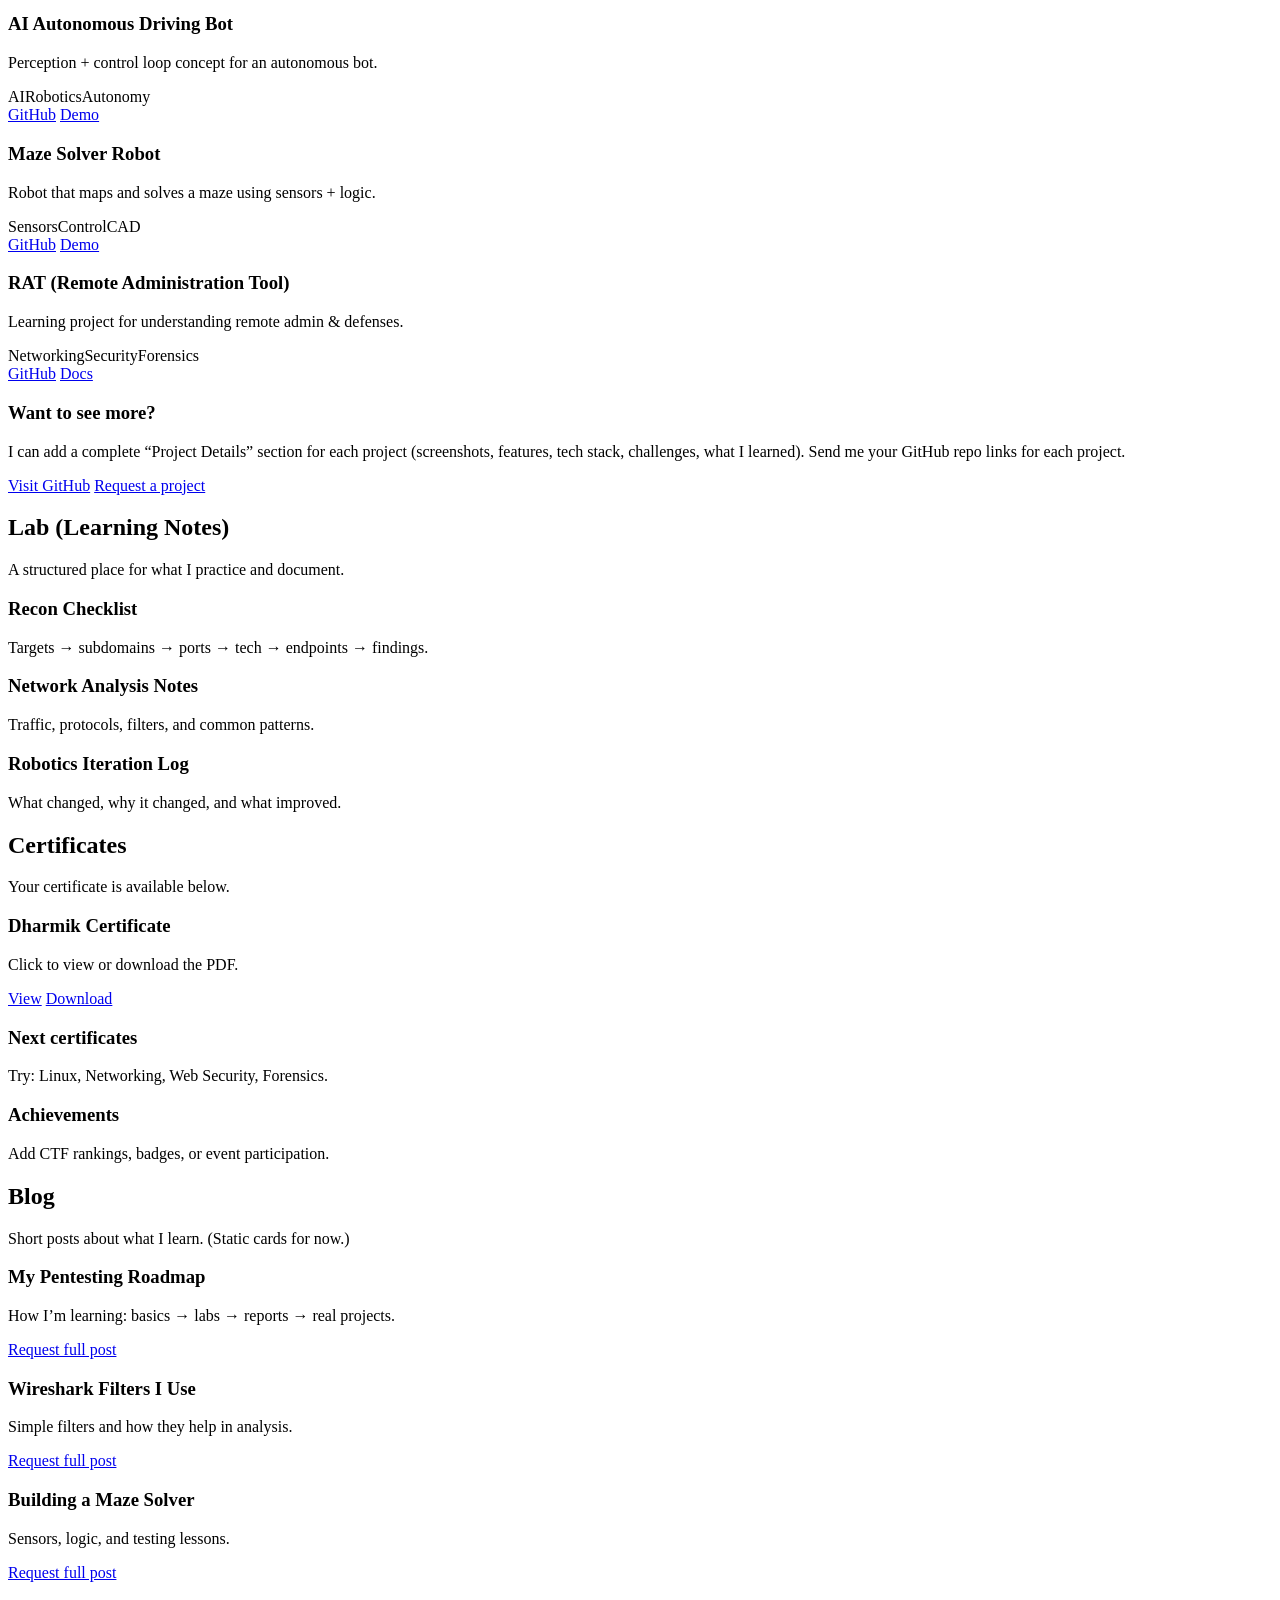
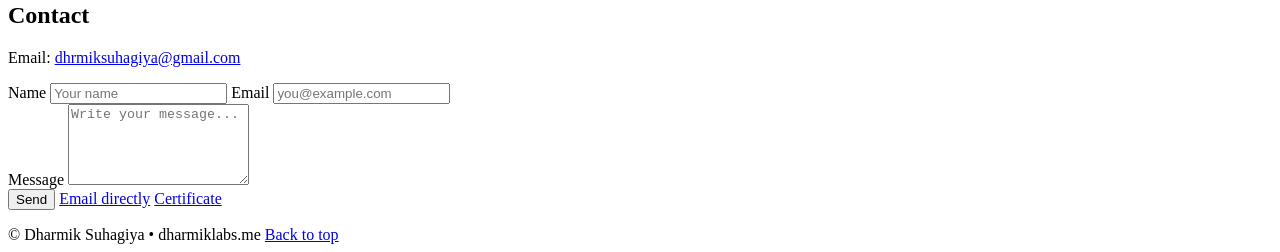
==== commit 6bbf8cbb: "Update index.html" ====
--- a/index.html
+++ b/index.html
@@ -4,10 +4,10 @@
   <meta charset="utf-8" />
   <meta name="viewport" content="width=device-width,initial-scale=1" />
   <meta name="description" content="Dharmik Suhagiya — Cyber Forensics & Robotics portfolio." />
-  <title>Dharmik Suhagiya | Portfolio</title>
+  <title>Dharmik Suhagiya | Dharmik Labs</title>
 
   <link rel="icon" href="assets/favicon.svg" type="image/svg+xml" />
-  <link rel="stylesheet" href="style.css" />
+  <link rel="stylesheet" href="styles.css" />
 </head>
 
 <body>
@@ -37,8 +37,9 @@
         <a class="nav-link" href="#about">About</a>
         <a class="nav-link" href="#skills">Skills</a>
         <a class="nav-link" href="#projects">Projects</a>
-        <a class="nav-link" href="#timeline">Timeline</a>
+        <a class="nav-link" href="#lab">Lab</a>
         <a class="nav-link" href="#certificates">Certificates</a>
+        <a class="nav-link" href="#blog">Blog</a>
         <a class="nav-link" href="#contact">Contact</a>
       </nav>
 
@@ -57,8 +58,9 @@
         <a href="#about">About</a>
         <a href="#skills">Skills</a>
         <a href="#projects">Projects</a>
-        <a href="#timeline">Timeline</a>
+        <a href="#lab">Lab</a>
         <a href="#certificates">Certificates</a>
+        <a href="#blog">Blog</a>
         <a href="#contact" class="nav-cta nav-cta-mobile">Contact</a>
       </div>
     </div>
@@ -68,7 +70,7 @@
   <main id="home" class="hero">
     <div class="container hero-grid">
       <section class="hero-left reveal reveal-left" aria-label="Intro">
-        <p class="kicker">WELCOME TO MY WORLD ✨</p>
+        <p class="kicker">WELCOME TO DHARMIK LABS ✨</p>
 
         <h1 class="headline">
           Hi, I'm <span class="headline-name">Dharmik Suhagiya</span><br />
@@ -79,13 +81,14 @@
         </h1>
 
         <p class="subtext">
-          Pentesting • Bug bounty • Network analysis • Hardware design.
-          I build security tools and robotics projects and learn by doing.
+          I learn by building. From pentesting labs and network analysis to robotics prototypes,
+          I document my work and create projects that improve skills.
         </p>
 
         <div class="hero-actions">
-          <a class="btn btn-primary" href="#projects">My Projects</a>
+          <a class="btn btn-primary" href="#projects">Explore Projects</a>
           <a class="btn btn-outline" href="Dharmikcer.pdf" target="_blank" rel="noreferrer">View Certificate</a>
+          <a class="btn btn-outline" href="#contact">Hire / Collaborate</a>
         </div>
 
         <div class="social-row" aria-label="Social links">
@@ -136,33 +139,52 @@
     </a>
   </main>
 
+  <!-- About -->
   <section id="about" class="section">
     <div class="container reveal">
       <h2>About</h2>
       <div class="two-col">
         <p class="muted">
-          I’m Dharmik Suhagiya, interested in Cyber Forensics and Robotics.
-          I enjoy learning by building and testing: pentesting labs, bug bounty practice,
-          network analysis, and hardware design.
+          I’m Dharmik Suhagiya. My interests are Cyber Forensics and Robotics.
+          I enjoy building security labs, practicing bug bounty, analyzing networks,
+          and designing robotics hardware. I focus on learning fundamentals first and then building real projects.
         </p>
 
         <div class="card callout">
           <h3>What I’m doing now</h3>
           <ul class="list">
-            <li>Improving Linux + networking fundamentals</li>
+            <li>Strengthening Linux + networking fundamentals</li>
+            <li>Practicing web security and recon workflows</li>
             <li>Building robotics prototypes and testing sensors</li>
-            <li>Documenting security learning and tooling</li>
+            <li>Improving documentation and project structure</li>
           </ul>
         </div>
       </div>
-    </div>
-  </section>
-
+
+      <div class="cards stagger" style="margin-top:16px">
+        <article class="card">
+          <h3>Cyber Forensics</h3>
+          <p class="muted">Logs, evidence, and investigation mindset. Learn how to identify what happened and why.</p>
+        </article>
+        <article class="card">
+          <h3>Pentesting</h3>
+          <p class="muted">Recon → scan → exploit (ethically) → report. Focus on understanding weaknesses and fixes.</p>
+        </article>
+        <article class="card">
+          <h3>Robotics</h3>
+          <p class="muted">Sensors, control logic, and CAD. Design systems that can move and solve tasks.</p>
+        </article>
+      </div>
+    </div>
+  </section>
+
+  <!-- Skills -->
   <section id="skills" class="section section-alt">
     <div class="container reveal">
       <h2>Skills</h2>
       <p class="muted">A snapshot of what I work with.</p>
 
+      <h3 class="subhead">Core Skills</h3>
       <div class="pill-grid stagger">
         <span class="pill">Pentesting</span>
         <span class="pill">Bug bounty</span>
@@ -182,9 +204,26 @@
         <span class="pill pill-soft">Git & GitHub</span>
         <span class="pill pill-soft">CAD</span>
       </div>
-    </div>
-  </section>
-
+
+      <h3 class="subhead">What I’m learning next</h3>
+      <div class="cards stagger">
+        <article class="card">
+          <h3>Web Security</h3>
+          <p class="muted">XSS, SSRF, IDOR, auth issues, and secure coding basics.</p>
+        </article>
+        <article class="card">
+          <h3>Forensics Workflow</h3>
+          <p class="muted">Timeline building, evidence handling, and reporting.</p>
+        </article>
+        <article class="card">
+          <h3>Robotics Autonomy</h3>
+          <p class="muted">Perception, planning, and control improvements.</p>
+        </article>
+      </div>
+    </div>
+  </section>
+
+  <!-- Projects -->
   <section id="projects" class="section">
     <div class="container reveal">
       <h2>Projects</h2>
@@ -227,29 +266,45 @@
           </div>
         </article>
       </div>
-    </div>
-  </section>
-
-  <section id="timeline" class="section section-alt">
-    <div class="container reveal">
-      <h2>Timeline</h2>
-      <div class="timeline stagger">
-        <div class="t-item card">
-          <div class="t-title">Learning Fundamentals</div>
-          <div class="muted">Linux + networking basics, labs and notes.</div>
-        </div>
-        <div class="t-item card">
-          <div class="t-title">Robotics Builds</div>
-          <div class="muted">Prototype → test → improve design (CAD + sensors).</div>
-        </div>
-        <div class="t-item card">
-          <div class="t-title">Security Projects</div>
-          <div class="muted">Tools + documentation, bug bounty practice.</div>
-        </div>
-      </div>
-    </div>
-  </section>
-
+
+      <div class="card reveal" style="margin-top:16px">
+        <h3>Want to see more?</h3>
+        <p class="muted">
+          I can add a complete “Project Details” section for each project (screenshots, features, tech stack, challenges, what I learned).
+          Send me your GitHub repo links for each project.
+        </p>
+        <div class="form-actions">
+          <a class="btn btn-primary" href="https://github.com/dharmik281208" target="_blank" rel="noreferrer">Visit GitHub</a>
+          <a class="btn btn-outline" href="#contact">Request a project</a>
+        </div>
+      </div>
+    </div>
+  </section>
+
+  <!-- Lab -->
+  <section id="lab" class="section section-alt">
+    <div class="container reveal">
+      <h2>Lab (Learning Notes)</h2>
+      <p class="muted">A structured place for what I practice and document.</p>
+
+      <div class="cards stagger">
+        <article class="card">
+          <h3>Recon Checklist</h3>
+          <p class="muted">Targets → subdomains → ports → tech → endpoints → findings.</p>
+        </article>
+        <article class="card">
+          <h3>Network Analysis Notes</h3>
+          <p class="muted">Traffic, protocols, filters, and common patterns.</p>
+        </article>
+        <article class="card">
+          <h3>Robotics Iteration Log</h3>
+          <p class="muted">What changed, why it changed, and what improved.</p>
+        </article>
+      </div>
+    </div>
+  </section>
+
+  <!-- Certificates -->
   <section id="certificates" class="section">
     <div class="container reveal">
       <h2>Certificates</h2>
@@ -266,8 +321,8 @@
         </article>
 
         <article class="card">
-          <h3>Add more certificates</h3>
-          <p class="muted">When you add new PDFs, we can list them here.</p>
+          <h3>Next certificates</h3>
+          <p class="muted">Try: Linux, Networking, Web Security, Forensics.</p>
         </article>
 
         <article class="card">
@@ -278,6 +333,39 @@
     </div>
   </section>
 
+  <!-- Blog -->
+  <section id="blog" class="section section-alt">
+    <div class="container reveal">
+      <h2>Blog</h2>
+      <p class="muted">Short posts about what I learn. (Static cards for now.)</p>
+
+      <div class="cards stagger">
+        <article class="card">
+          <h3>My Pentesting Roadmap</h3>
+          <p class="muted">How I’m learning: basics → labs → reports → real projects.</p>
+          <div class="card-links">
+            <a href="#contact" class="link">Request full post</a>
+          </div>
+        </article>
+        <article class="card">
+          <h3>Wireshark Filters I Use</h3>
+          <p class="muted">Simple filters and how they help in analysis.</p>
+          <div class="card-links">
+            <a href="#contact" class="link">Request full post</a>
+          </div>
+        </article>
+        <article class="card">
+          <h3>Building a Maze Solver</h3>
+          <p class="muted">Sensors, logic, and testing lessons.</p>
+          <div class="card-links">
+            <a href="#contact" class="link">Request full post</a>
+          </div>
+        </article>
+      </div>
+    </div>
+  </section>
+
+  <!-- Contact -->
   <section id="contact" class="section">
     <div class="container reveal">
       <h2>Contact</h2>
@@ -305,6 +393,7 @@
         <div class="form-actions">
           <button class="btn btn-primary" type="submit">Send</button>
           <a class="btn btn-outline" href="mailto:dhrmiksuhagiya@gmail.com">Email directly</a>
+          <a class="btn btn-outline" href="Dharmikcer.pdf" target="_blank" rel="noreferrer">Certificate</a>
         </div>
 
         <p class="muted tiny" id="formHint" aria-live="polite"></p>
@@ -321,4 +410,416 @@
 
   <script src="script.js"></script>
 </body>
+</html><!doctype html>
+<html lang="en">
+<head>
+  <meta charset="utf-8" />
+  <meta name="viewport" content="width=device-width,initial-scale=1" />
+  <meta name="description" content="Dharmik Suhagiya — Cyber Forensics & Robotics portfolio." />
+  <title>Dharmik Suhagiya | Dharmik Labs</title>
+
+  <link rel="icon" href="assets/favicon.svg" type="image/svg+xml" />
+  <link rel="stylesheet" href="styles.css" />
+</head>
+
+<body>
+  <!-- Animated background layers -->
+  <div class="bg" aria-hidden="true">
+    <div class="bg-grid"></div>
+    <div class="bg-blobs">
+      <span class="blob blob-1"></span>
+      <span class="blob blob-2"></span>
+      <span class="blob blob-3"></span>
+    </div>
+    <div class="bg-spotlight" id="spotlight"></div>
+  </div>
+
+  <!-- Mobile menu backdrop -->
+  <div class="menu-backdrop" id="menuBackdrop" hidden></div>
+
+  <!-- Top Nav -->
+  <header class="topbar">
+    <div class="container topbar-inner">
+      <a class="logo" href="#home" aria-label="Dharmik Labs home">
+        <span class="logo-text">Dharmik <span>Labs</span></span>
+      </a>
+
+      <nav class="nav" aria-label="Primary">
+        <a class="nav-link active" href="#home">Home</a>
+        <a class="nav-link" href="#about">About</a>
+        <a class="nav-link" href="#skills">Skills</a>
+        <a class="nav-link" href="#projects">Projects</a>
+        <a class="nav-link" href="#lab">Lab</a>
+        <a class="nav-link" href="#certificates">Certificates</a>
+        <a class="nav-link" href="#blog">Blog</a>
+        <a class="nav-link" href="#contact">Contact</a>
+      </nav>
+
+      <a class="nav-cta" href="#contact">Contact</a>
+
+      <button class="menu-btn" id="menuBtn" type="button" aria-expanded="false" aria-controls="mobileNav">
+        <span class="sr-only">Open menu</span>
+        <span class="menu-lines" aria-hidden="true"></span>
+      </button>
+    </div>
+
+    <!-- Mobile menu overlay panel -->
+    <div id="mobileNav" class="mobile-nav" hidden>
+      <div class="mobile-nav-card">
+        <a href="#home">Home</a>
+        <a href="#about">About</a>
+        <a href="#skills">Skills</a>
+        <a href="#projects">Projects</a>
+        <a href="#lab">Lab</a>
+        <a href="#certificates">Certificates</a>
+        <a href="#blog">Blog</a>
+        <a href="#contact" class="nav-cta nav-cta-mobile">Contact</a>
+      </div>
+    </div>
+  </header>
+
+  <!-- Hero -->
+  <main id="home" class="hero">
+    <div class="container hero-grid">
+      <section class="hero-left reveal reveal-left" aria-label="Intro">
+        <p class="kicker">WELCOME TO DHARMIK LABS ✨</p>
+
+        <h1 class="headline">
+          Hi, I'm <span class="headline-name">Dharmik Suhagiya</span><br />
+          <span class="headline-big">
+            <span class="headline-accent">Cyber</span> Forensics
+            <span class="headline-accent2">&</span> Robotics
+          </span>
+        </h1>
+
+        <p class="subtext">
+          I learn by building. From pentesting labs and network analysis to robotics prototypes,
+          I document my work and create projects that improve skills.
+        </p>
+
+        <div class="hero-actions">
+          <a class="btn btn-primary" href="#projects">Explore Projects</a>
+          <a class="btn btn-outline" href="Dharmikcer.pdf" target="_blank" rel="noreferrer">View Certificate</a>
+          <a class="btn btn-outline" href="#contact">Hire / Collaborate</a>
+        </div>
+
+        <div class="social-row" aria-label="Social links">
+          <a class="social" href="mailto:dhrmiksuhagiya@gmail.com" aria-label="Email">@</a>
+          <a class="social" href="#" aria-label="LinkedIn" title="Add your LinkedIn link">in</a>
+
+          <a class="social" href="https://github.com/dharmik281208" aria-label="GitHub" target="_blank" rel="noreferrer">
+            <svg viewBox="0 0 24 24" width="18" height="18" aria-hidden="true">
+              <path fill="currentColor" d="M12 .5C5.73.5.75 5.68.75 12.1c0 5.12 3.2 9.46 7.64 11 .56.1.77-.25.77-.55 0-.27-.01-1-.02-1.96-3.11.7-3.77-1.55-3.77-1.55-.51-1.34-1.25-1.7-1.25-1.7-1.02-.72.08-.7.08-.7 1.13.08 1.73 1.2 1.73 1.2 1 .1 1.6-.74 1.98-1.04-.73-.08-1.5-.38-1.5-1.7 0-.37.13-.67.35-.91-.04-.09-.15-.46.03-.96 0 0 .29-.1.95.35.28-.08.57-.12.87-.12s.6.04.87.12c.66-.45.95-.35.95-.35.18.5.07.87.03.96.22.24.35.54.35.91 0 1.33-.77 1.62-1.51 1.7.12.11.23.33.23.67 0 .48-.01 1.74-.01 1.97 0 .3.2.66.78.55 4.43-1.54 7.63-5.88 7.63-11C23.25 5.68 18.27.5 12 .5z"/>
+            </svg>
+          </a>
+
+          <a class="social" href="#" aria-label="Instagram" target="_blank" rel="noreferrer" title="Add your Instagram link">
+            <svg viewBox="0 0 24 24" width="18" height="18" aria-hidden="true">
+              <path fill="currentColor" d="M7.8 2h8.4A5.8 5.8 0 0 1 22 7.8v8.4A5.8 5.8 0 0 1 16.2 22H7.8A5.8 5.8 0 0 1 2 16.2V7.8A5.8 5.8 0 0 1 7.8 2Zm-.2 2A3.6 3.6 0 0 0 4 7.6v8.8A3.6 3.6 0 0 0 7.6 20h8.8A3.6 3.6 0 0 0 20 16.4V7.6A3.6 3.6 0 0 0 16.4 4H7.6Zm10.65 1.5a1.1 1.1 0 1 1 0 2.2 1.1 1.1 0 0 1 0-2.2ZM12 7a5 5 0 1 1 0 10 5 5 0 0 1 0-10Zm0 2a3 3 0 1 0 0 6 3 3 0 0 0 0-6Z"/>
+            </svg>
+          </a>
+        </div>
+
+        <div class="stats stagger" aria-label="Quick stats">
+          <div class="stat card">
+            <div class="stat-num">3+</div>
+            <div class="muted">Projects</div>
+          </div>
+          <div class="stat card">
+            <div class="stat-num">Security</div>
+            <div class="muted">Pentesting focus</div>
+          </div>
+          <div class="stat card">
+            <div class="stat-num">Robotics</div>
+            <div class="muted">CAD + builds</div>
+          </div>
+        </div>
+      </section>
+
+      <section class="hero-right reveal reveal-right" aria-label="Hero image">
+        <div class="frame">
+          <img src="profile.png" alt="Dharmik Suhagiya photo" />
+          <span class="frame-pill frame-pill-1" aria-hidden="true"></span>
+          <span class="frame-pill frame-pill-2" aria-hidden="true"></span>
+          <span class="frame-pill frame-pill-3" aria-hidden="true"></span>
+        </div>
+      </section>
+    </div>
+
+    <a class="scroll-down" href="#about" aria-label="Scroll to About">
+      <span aria-hidden="true">⌄</span>
+    </a>
+  </main>
+
+  <!-- About -->
+  <section id="about" class="section">
+    <div class="container reveal">
+      <h2>About</h2>
+      <div class="two-col">
+        <p class="muted">
+          I’m Dharmik Suhagiya. My interests are Cyber Forensics and Robotics.
+          I enjoy building security labs, practicing bug bounty, analyzing networks,
+          and designing robotics hardware. I focus on learning fundamentals first and then building real projects.
+        </p>
+
+        <div class="card callout">
+          <h3>What I’m doing now</h3>
+          <ul class="list">
+            <li>Strengthening Linux + networking fundamentals</li>
+            <li>Practicing web security and recon workflows</li>
+            <li>Building robotics prototypes and testing sensors</li>
+            <li>Improving documentation and project structure</li>
+          </ul>
+        </div>
+      </div>
+
+      <div class="cards stagger" style="margin-top:16px">
+        <article class="card">
+          <h3>Cyber Forensics</h3>
+          <p class="muted">Logs, evidence, and investigation mindset. Learn how to identify what happened and why.</p>
+        </article>
+        <article class="card">
+          <h3>Pentesting</h3>
+          <p class="muted">Recon → scan → exploit (ethically) → report. Focus on understanding weaknesses and fixes.</p>
+        </article>
+        <article class="card">
+          <h3>Robotics</h3>
+          <p class="muted">Sensors, control logic, and CAD. Design systems that can move and solve tasks.</p>
+        </article>
+      </div>
+    </div>
+  </section>
+
+  <!-- Skills -->
+  <section id="skills" class="section section-alt">
+    <div class="container reveal">
+      <h2>Skills</h2>
+      <p class="muted">A snapshot of what I work with.</p>
+
+      <h3 class="subhead">Core Skills</h3>
+      <div class="pill-grid stagger">
+        <span class="pill">Pentesting</span>
+        <span class="pill">Bug bounty</span>
+        <span class="pill">Network analysis</span>
+        <span class="pill">Hardware design</span>
+        <span class="pill">Linux basics</span>
+        <span class="pill">Network basics</span>
+        <span class="pill">CAD designing</span>
+      </div>
+
+      <h3 class="subhead">Tools I use</h3>
+      <div class="pill-grid stagger">
+        <span class="pill pill-soft">Linux</span>
+        <span class="pill pill-soft">Wireshark</span>
+        <span class="pill pill-soft">Burp Suite (learning)</span>
+        <span class="pill pill-soft">Nmap</span>
+        <span class="pill pill-soft">Git & GitHub</span>
+        <span class="pill pill-soft">CAD</span>
+      </div>
+
+      <h3 class="subhead">What I’m learning next</h3>
+      <div class="cards stagger">
+        <article class="card">
+          <h3>Web Security</h3>
+          <p class="muted">XSS, SSRF, IDOR, auth issues, and secure coding basics.</p>
+        </article>
+        <article class="card">
+          <h3>Forensics Workflow</h3>
+          <p class="muted">Timeline building, evidence handling, and reporting.</p>
+        </article>
+        <article class="card">
+          <h3>Robotics Autonomy</h3>
+          <p class="muted">Perception, planning, and control improvements.</p>
+        </article>
+      </div>
+    </div>
+  </section>
+
+  <!-- Projects -->
+  <section id="projects" class="section">
+    <div class="container reveal">
+      <h2>Projects</h2>
+      <p class="muted">Selected builds (add real links anytime).</p>
+
+      <div class="cards stagger">
+        <article class="card project">
+          <h3>AI Autonomous Driving Bot</h3>
+          <p class="muted">Perception + control loop concept for an autonomous bot.</p>
+          <div class="tags">
+            <span class="tag">AI</span><span class="tag">Robotics</span><span class="tag">Autonomy</span>
+          </div>
+          <div class="card-links">
+            <a href="#" class="link">GitHub</a>
+            <a href="#" class="link">Demo</a>
+          </div>
+        </article>
+
+        <article class="card project">
+          <h3>Maze Solver Robot</h3>
+          <p class="muted">Robot that maps and solves a maze using sensors + logic.</p>
+          <div class="tags">
+            <span class="tag">Sensors</span><span class="tag">Control</span><span class="tag">CAD</span>
+          </div>
+          <div class="card-links">
+            <a href="#" class="link">GitHub</a>
+            <a href="#" class="link">Demo</a>
+          </div>
+        </article>
+
+        <article class="card project">
+          <h3>RAT (Remote Administration Tool)</h3>
+          <p class="muted">Learning project for understanding remote admin & defenses.</p>
+          <div class="tags">
+            <span class="tag">Networking</span><span class="tag">Security</span><span class="tag">Forensics</span>
+          </div>
+          <div class="card-links">
+            <a href="#" class="link">GitHub</a>
+            <a href="#" class="link">Docs</a>
+          </div>
+        </article>
+      </div>
+
+      <div class="card reveal" style="margin-top:16px">
+        <h3>Want to see more?</h3>
+        <p class="muted">
+          I can add a complete “Project Details” section for each project (screenshots, features, tech stack, challenges, what I learned).
+          Send me your GitHub repo links for each project.
+        </p>
+        <div class="form-actions">
+          <a class="btn btn-primary" href="https://github.com/dharmik281208" target="_blank" rel="noreferrer">Visit GitHub</a>
+          <a class="btn btn-outline" href="#contact">Request a project</a>
+        </div>
+      </div>
+    </div>
+  </section>
+
+  <!-- Lab -->
+  <section id="lab" class="section section-alt">
+    <div class="container reveal">
+      <h2>Lab (Learning Notes)</h2>
+      <p class="muted">A structured place for what I practice and document.</p>
+
+      <div class="cards stagger">
+        <article class="card">
+          <h3>Recon Checklist</h3>
+          <p class="muted">Targets → subdomains → ports → tech → endpoints → findings.</p>
+        </article>
+        <article class="card">
+          <h3>Network Analysis Notes</h3>
+          <p class="muted">Traffic, protocols, filters, and common patterns.</p>
+        </article>
+        <article class="card">
+          <h3>Robotics Iteration Log</h3>
+          <p class="muted">What changed, why it changed, and what improved.</p>
+        </article>
+      </div>
+    </div>
+  </section>
+
+  <!-- Certificates -->
+  <section id="certificates" class="section">
+    <div class="container reveal">
+      <h2>Certificates</h2>
+      <p class="muted">Your certificate is available below.</p>
+
+      <div class="cards stagger">
+        <article class="card">
+          <h3>Dharmik Certificate</h3>
+          <p class="muted">Click to view or download the PDF.</p>
+          <div class="card-links">
+            <a class="link" href="Dharmikcer.pdf" target="_blank" rel="noreferrer">View</a>
+            <a class="link" href="Dharmikcer.pdf" download>Download</a>
+          </div>
+        </article>
+
+        <article class="card">
+          <h3>Next certificates</h3>
+          <p class="muted">Try: Linux, Networking, Web Security, Forensics.</p>
+        </article>
+
+        <article class="card">
+          <h3>Achievements</h3>
+          <p class="muted">Add CTF rankings, badges, or event participation.</p>
+        </article>
+      </div>
+    </div>
+  </section>
+
+  <!-- Blog -->
+  <section id="blog" class="section section-alt">
+    <div class="container reveal">
+      <h2>Blog</h2>
+      <p class="muted">Short posts about what I learn. (Static cards for now.)</p>
+
+      <div class="cards stagger">
+        <article class="card">
+          <h3>My Pentesting Roadmap</h3>
+          <p class="muted">How I’m learning: basics → labs → reports → real projects.</p>
+          <div class="card-links">
+            <a href="#contact" class="link">Request full post</a>
+          </div>
+        </article>
+        <article class="card">
+          <h3>Wireshark Filters I Use</h3>
+          <p class="muted">Simple filters and how they help in analysis.</p>
+          <div class="card-links">
+            <a href="#contact" class="link">Request full post</a>
+          </div>
+        </article>
+        <article class="card">
+          <h3>Building a Maze Solver</h3>
+          <p class="muted">Sensors, logic, and testing lessons.</p>
+          <div class="card-links">
+            <a href="#contact" class="link">Request full post</a>
+          </div>
+        </article>
+      </div>
+    </div>
+  </section>
+
+  <!-- Contact -->
+  <section id="contact" class="section">
+    <div class="container reveal">
+      <h2>Contact</h2>
+      <p class="muted">
+        Email: <a class="link" href="mailto:dhrmiksuhagiya@gmail.com">dhrmiksuhagiya@gmail.com</a>
+      </p>
+
+      <form class="form card" id="contactForm">
+        <div class="form-row">
+          <label>
+            <span>Name</span>
+            <input type="text" name="name" placeholder="Your name" required />
+          </label>
+          <label>
+            <span>Email</span>
+            <input type="email" name="email" placeholder="you@example.com" required />
+          </label>
+        </div>
+
+        <label>
+          <span>Message</span>
+          <textarea name="message" rows="5" placeholder="Write your message..." required></textarea>
+        </label>
+
+        <div class="form-actions">
+          <button class="btn btn-primary" type="submit">Send</button>
+          <a class="btn btn-outline" href="mailto:dhrmiksuhagiya@gmail.com">Email directly</a>
+          <a class="btn btn-outline" href="Dharmikcer.pdf" target="_blank" rel="noreferrer">Certificate</a>
+        </div>
+
+        <p class="muted tiny" id="formHint" aria-live="polite"></p>
+      </form>
+    </div>
+  </section>
+
+  <footer class="footer">
+    <div class="container footer-inner">
+      <span class="muted">© <span id="year"></span> Dharmik Suhagiya • dharmiklabs.me</span>
+      <a class="link" href="#home">Back to top</a>
+    </div>
+  </footer>
+
+  <script src="script.js"></script>
+</body>
 </html>
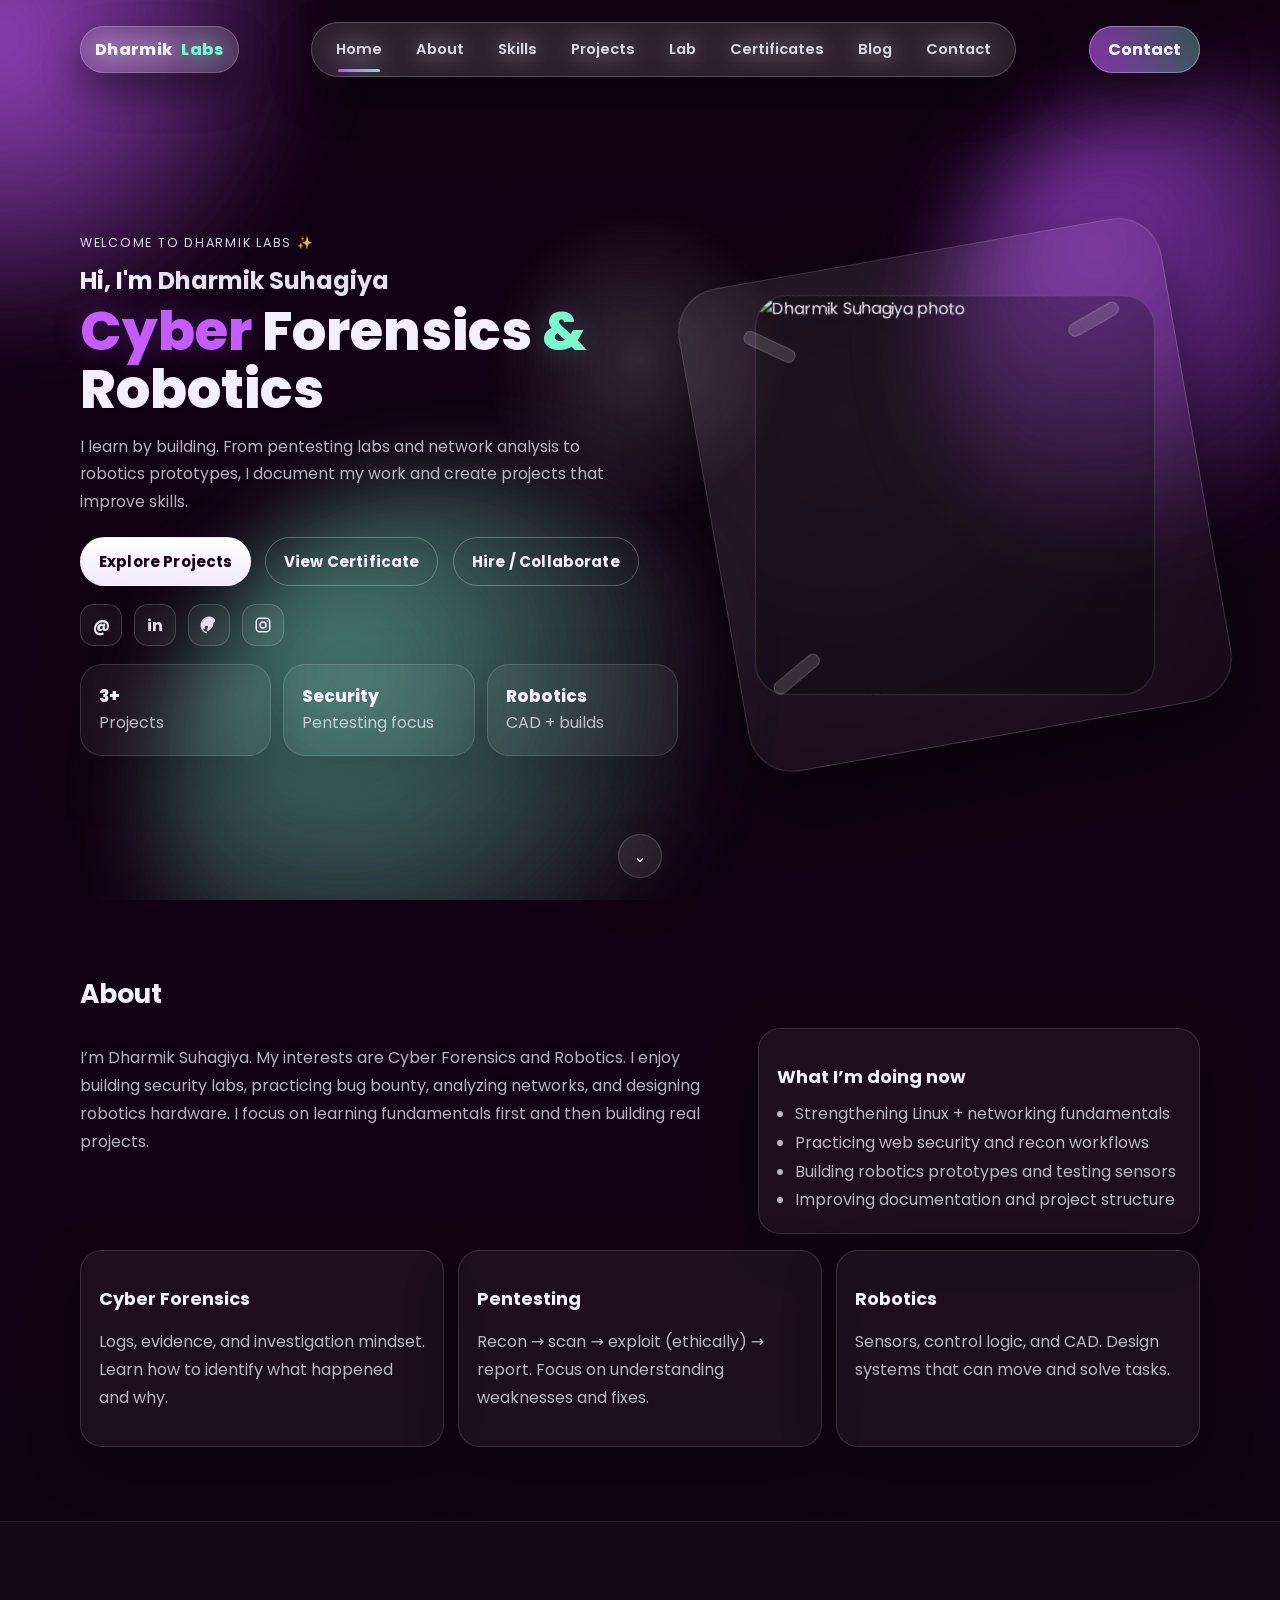
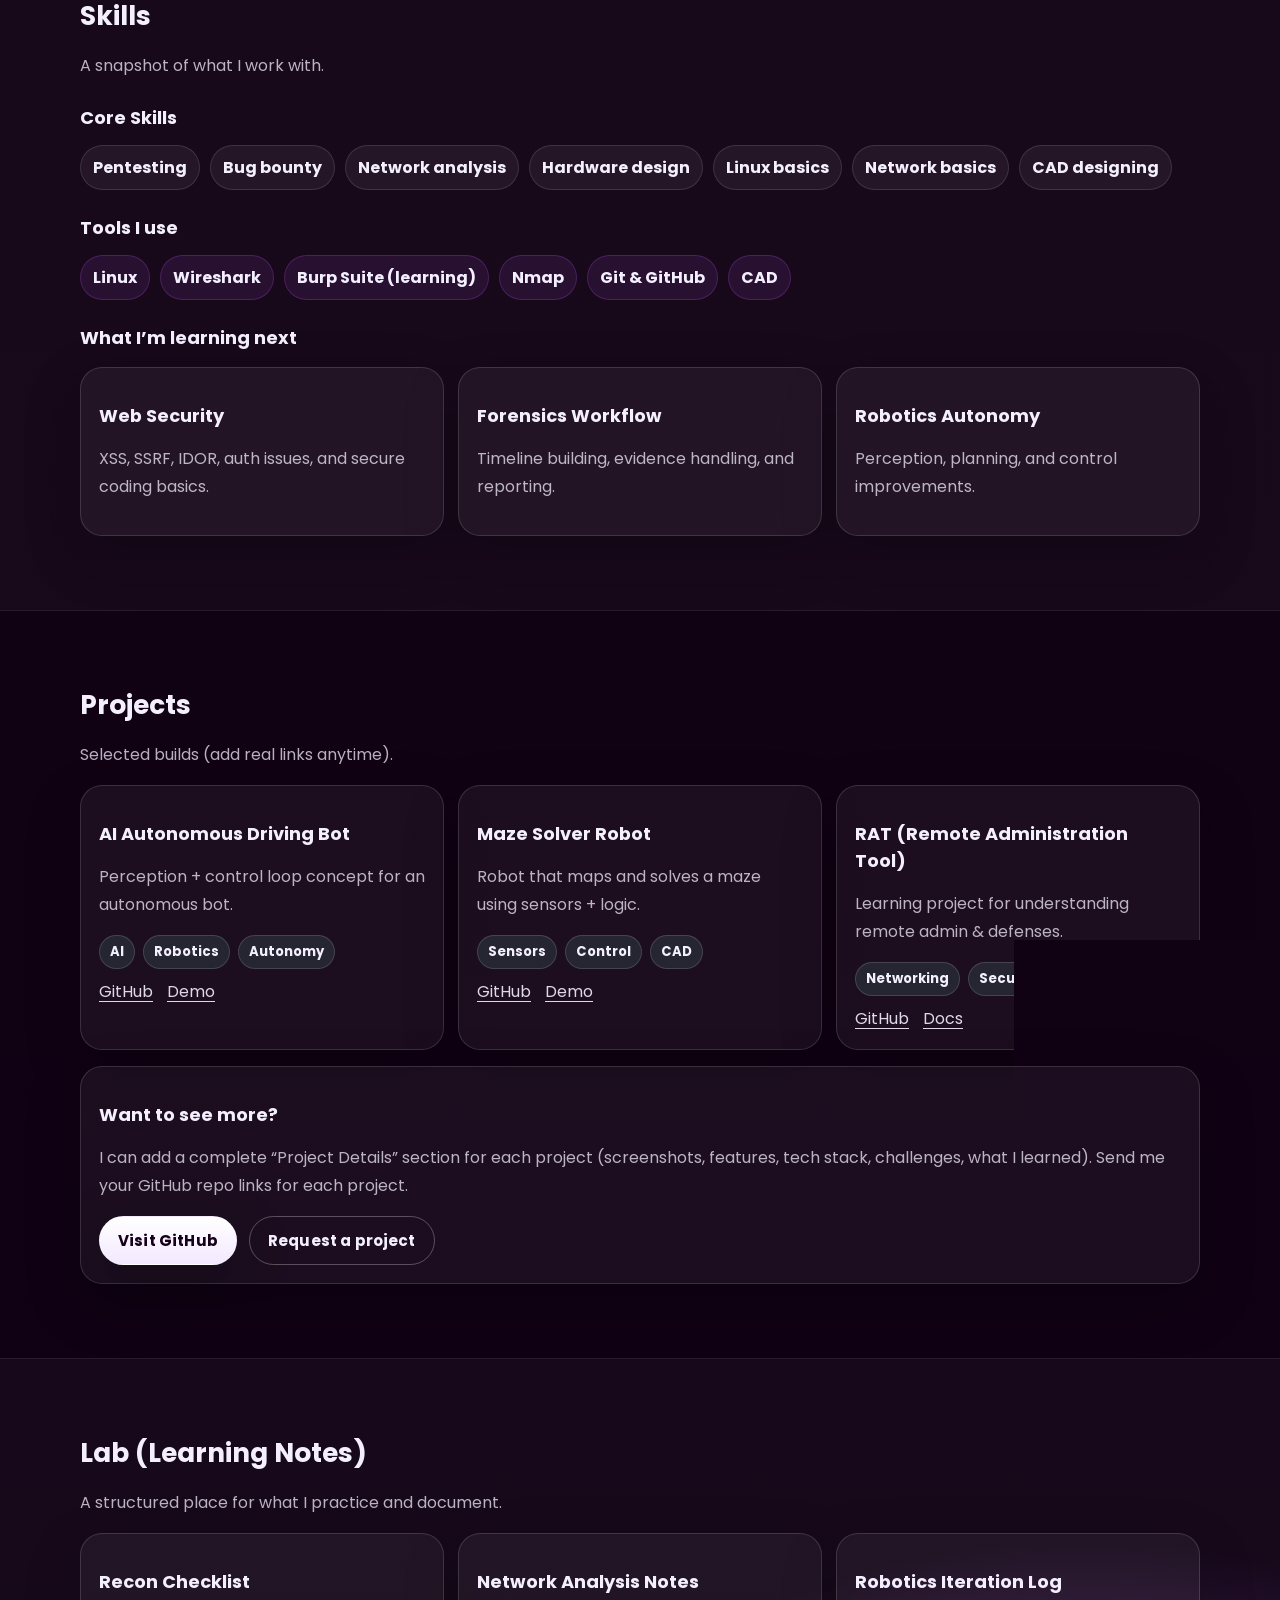
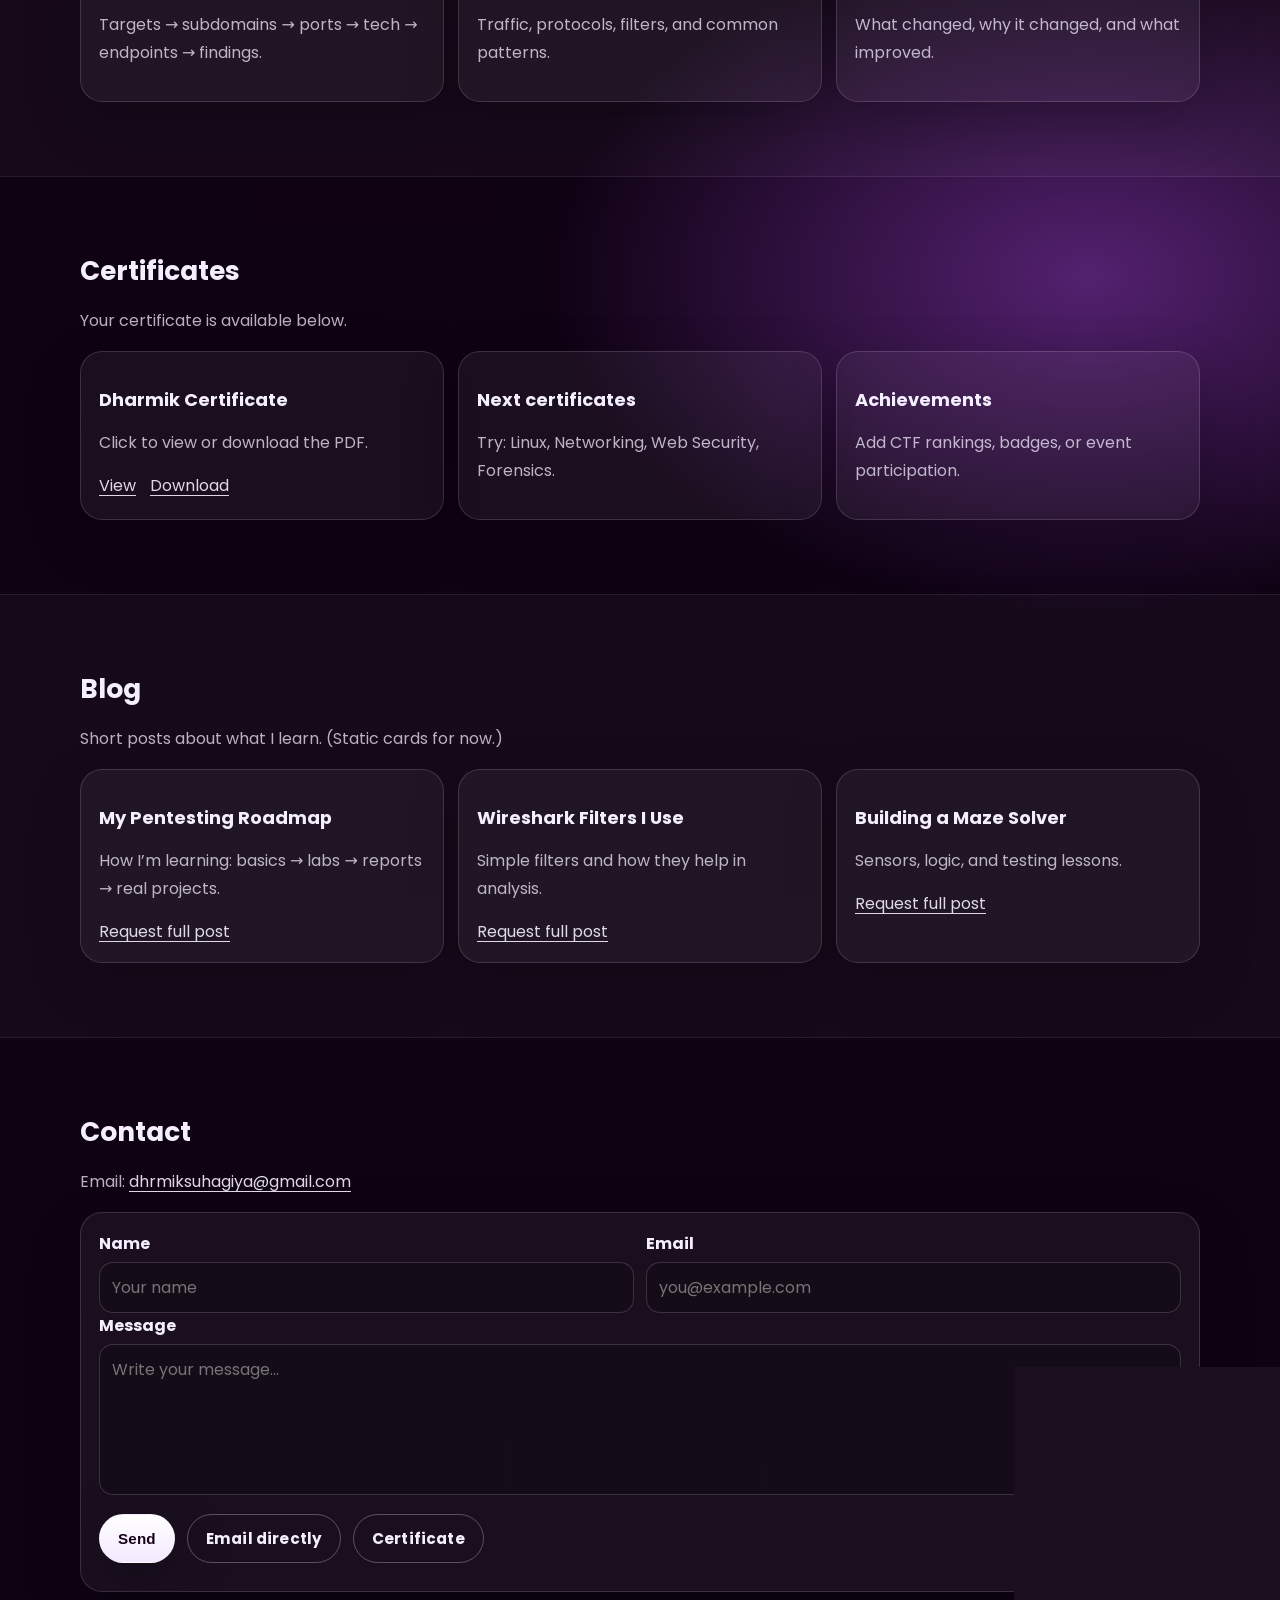
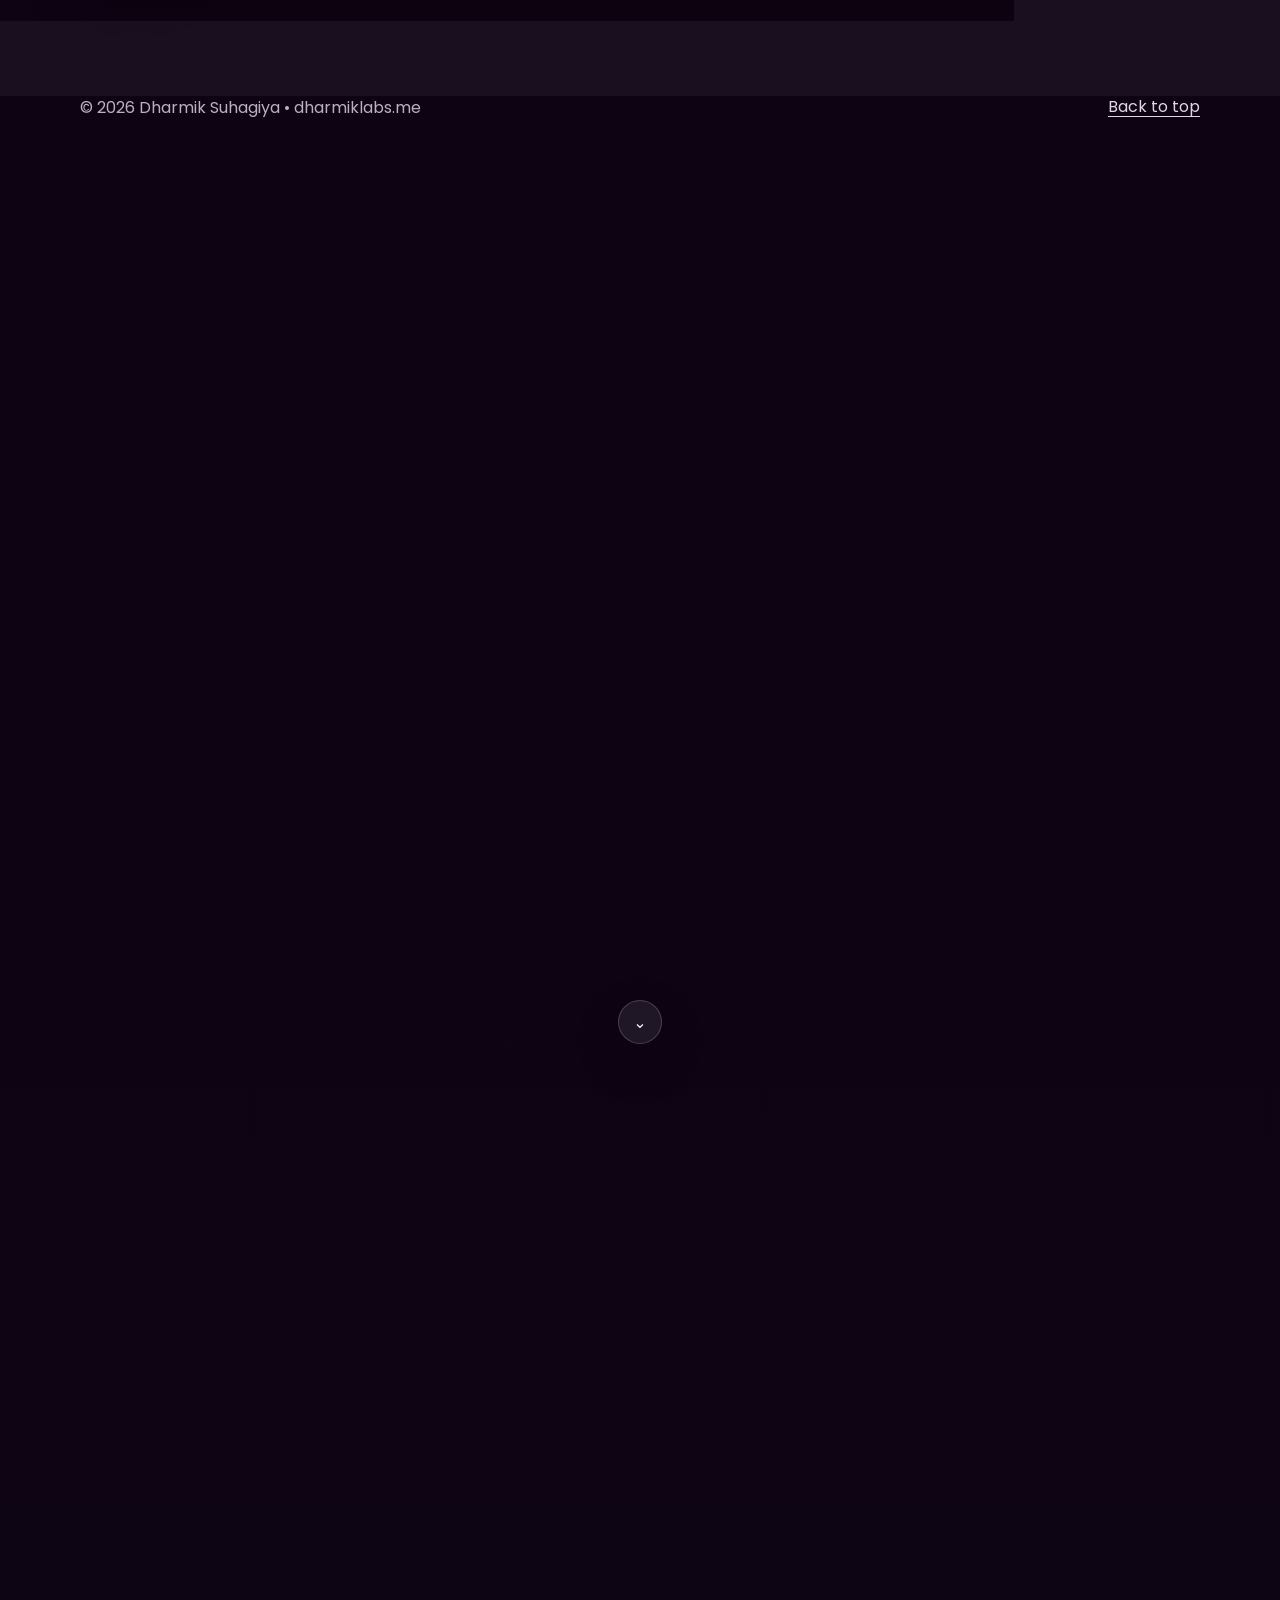
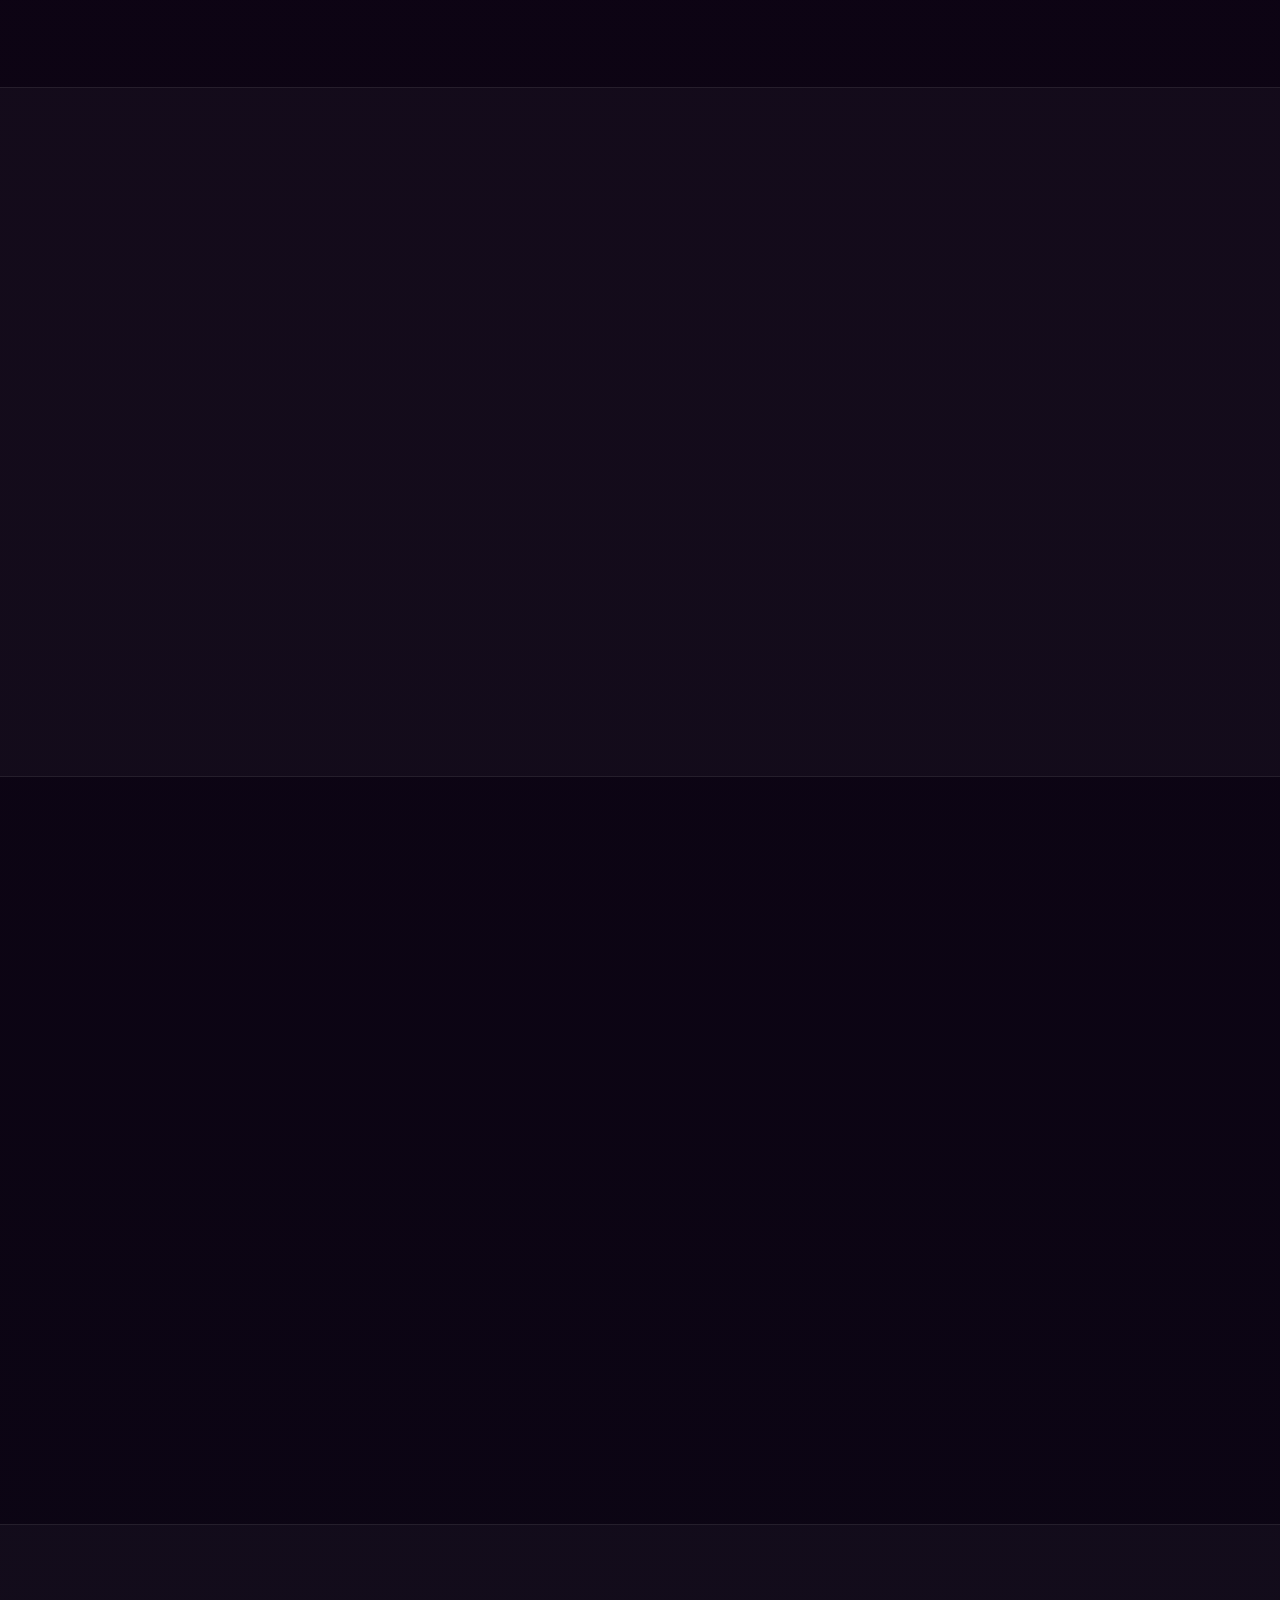
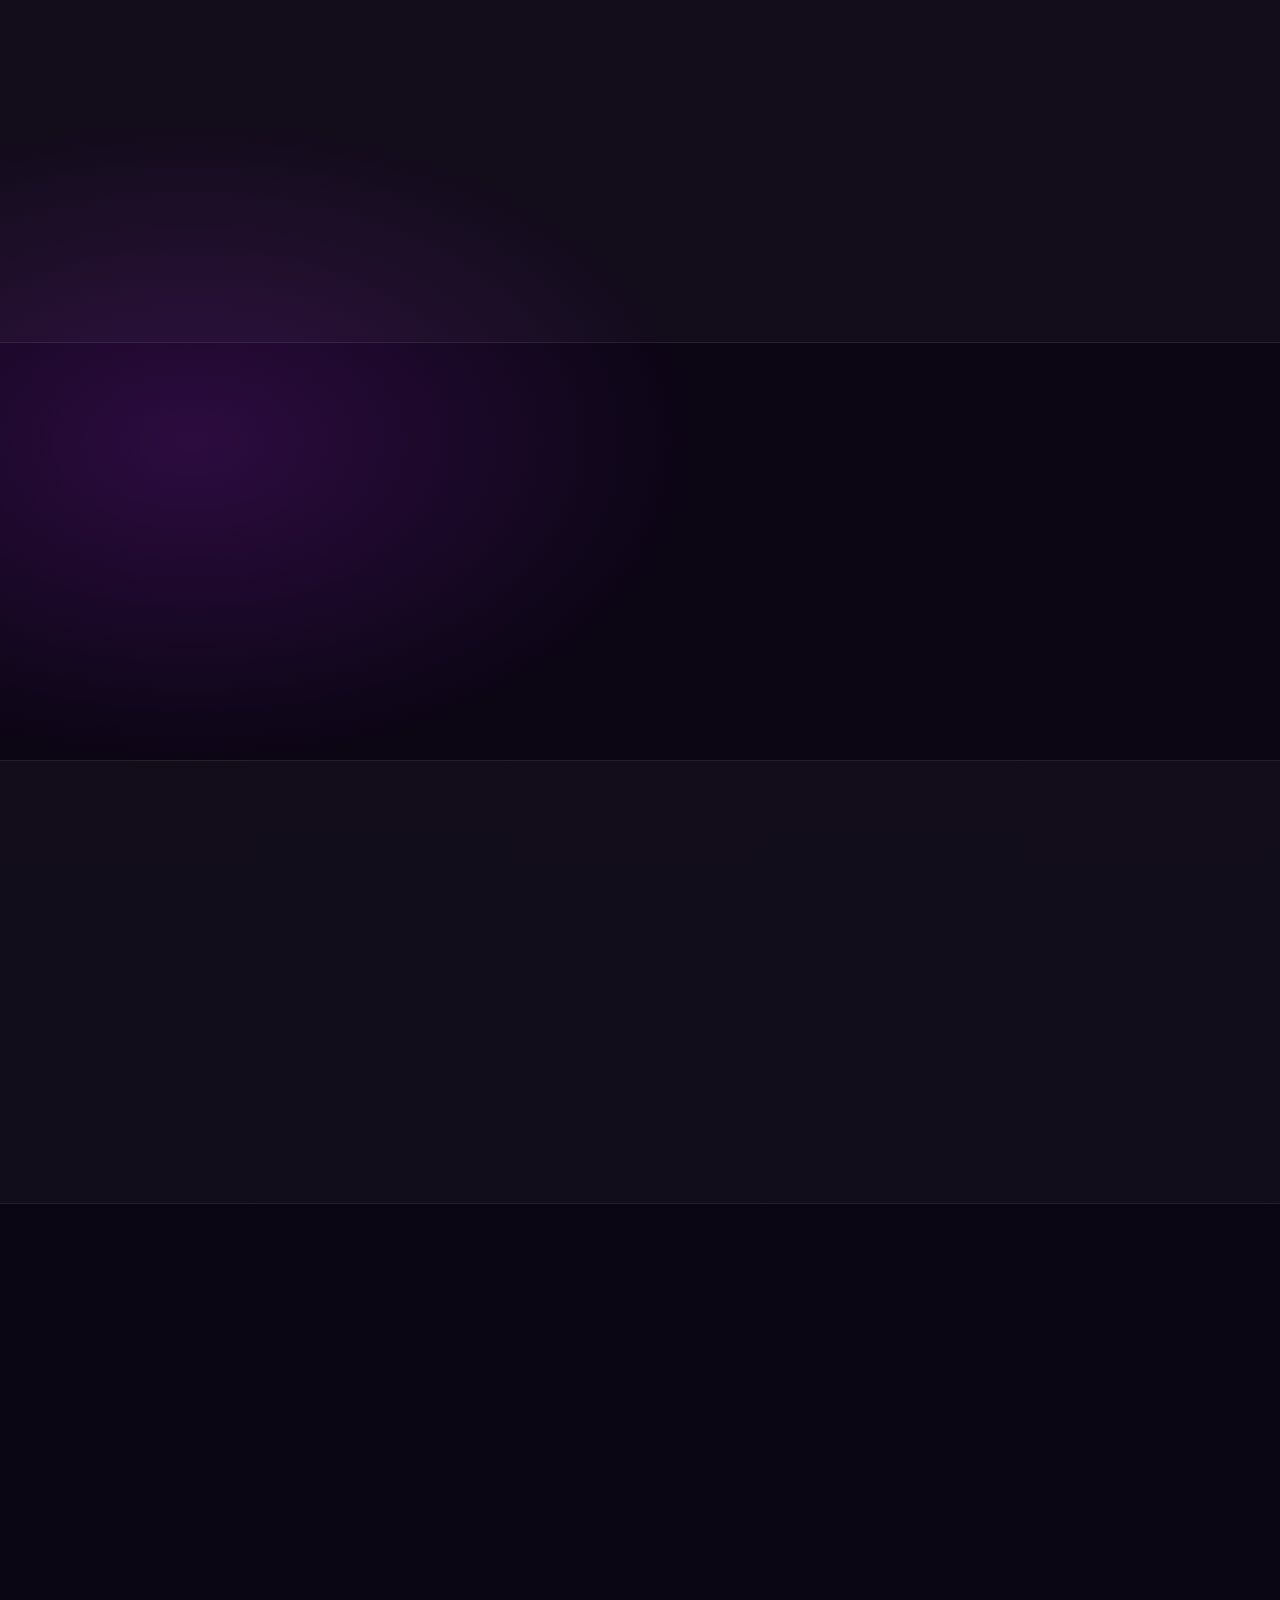
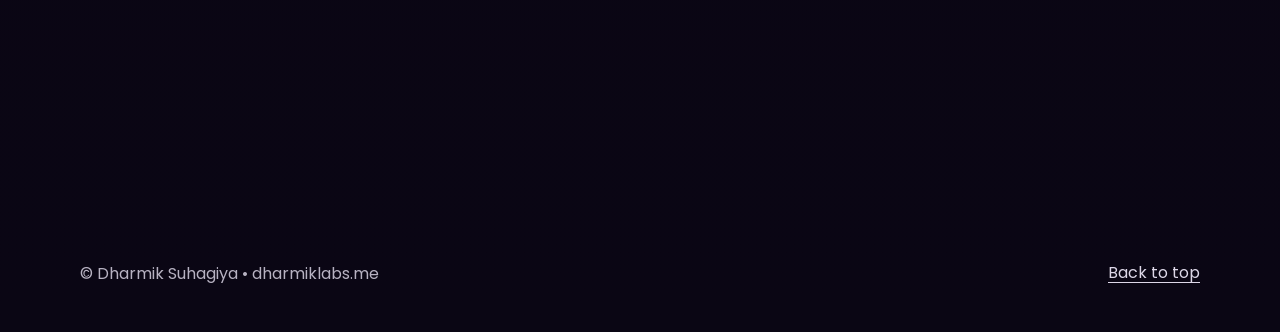
==== commit 021acf9e: "Update print statement from 'Hello' to 'Goodbye'" ====
--- a/index.html
+++ b/index.html
@@ -7,7 +7,7 @@
   <title>Dharmik Suhagiya | Dharmik Labs</title>
 
   <link rel="icon" href="assets/favicon.svg" type="image/svg+xml" />
-  <link rel="stylesheet" href="styles.css" />
+  <link rel="stylesheet" href="style.css" />
 </head>
 
 <body>
--- a/style.css
+++ b/style.css
@@ -0,0 +1,585 @@
+@import url("https://fonts.googleapis.com/css2?family=Poppins:wght@400;500;600;700;800&display=swap");
+
+:root{
+  --bg1:#120013;
+  --bg2:#0a0614;
+
+  --text:#f4efff;
+  --muted: rgba(244,239,255,.74);
+
+  --navBg: rgba(255,255,255,.06);
+  --border: rgba(255,255,255,.14);
+
+  --btn: #f4efff;
+  --btnText:#170019;
+
+  --accent:#c55cff;
+  --accent2:#7cf7d2;
+
+  --shadow: 0 24px 70px rgba(0,0,0,.45);
+
+  --max: 1120px;
+  --pad: 24px;
+  --radius: 22px;
+}
+
+*{ box-sizing:border-box; }
+html{ scroll-behavior:smooth; }
+body{
+  margin:0;
+  font-family: Poppins, ui-sans-serif, system-ui, -apple-system, Segoe UI, Roboto, Arial, "Noto Sans", "Liberation Sans", sans-serif;
+  color: var(--text);
+  background:
+    radial-gradient(900px 560px at 85% 35%, rgba(178,76,240,.42), transparent 60%),
+    radial-gradient(820px 520px at 15% 85%, rgba(122,26,166,.30), transparent 62%),
+    linear-gradient(180deg, var(--bg1), var(--bg2));
+  min-height: 100vh;
+}
+
+a{ color:inherit; text-decoration:none; }
+.container{ width:min(var(--max), calc(100% - 2*var(--pad))); margin:0 auto; }
+
+.sr-only{
+  position:absolute; width:1px; height:1px; padding:0; margin:-1px; overflow:hidden;
+  clip:rect(0,0,0,0); white-space:nowrap; border:0;
+}
+
+/* Animated background visuals */
+.bg{
+  position: fixed;
+  inset: 0;
+  z-index: 0;
+  pointer-events: none;
+  overflow: hidden;
+}
+.topbar, .hero, .section, .footer{
+  position: relative;
+  z-index: 1;
+}
+
+/* Moving grid */
+.bg-grid{
+  position:absolute;
+  inset:-40%;
+  background:
+    linear-gradient(to right, rgba(255,255,255,.06) 1px, transparent 1px),
+    linear-gradient(to bottom, rgba(255,255,255,.06) 1px, transparent 1px);
+  background-size: 64px 64px;
+  opacity: .08;
+  transform: rotate(12deg);
+  animation: grid-drift 18s linear infinite;
+  mask-image: radial-gradient(circle at 40% 30%, rgba(0,0,0,1), rgba(0,0,0,.1) 55%, rgba(0,0,0,0) 75%);
+}
+@keyframes grid-drift{
+  0%{ transform: translate3d(0,0,0) rotate(12deg); }
+  100%{ transform: translate3d(-160px, 120px, 0) rotate(12deg); }
+}
+
+/* Glowing blobs */
+.bg-blobs{ position:absolute; inset:0; }
+.blob{
+  position:absolute;
+  width: 520px;
+  height: 520px;
+  border-radius: 999px;
+  filter: blur(42px);
+  opacity: .55;
+  mix-blend-mode: screen;
+  animation: blob-float 10s ease-in-out infinite;
+}
+.blob-1{
+  left: -160px;
+  top: -120px;
+  background: radial-gradient(circle at 30% 30%, rgba(197,92,255,.85), rgba(197,92,255,0) 60%);
+  animation-duration: 12s;
+}
+.blob-2{
+  right: -180px;
+  top: 10%;
+  background: radial-gradient(circle at 30% 30%, rgba(178,76,240,.80), rgba(178,76,240,0) 60%);
+  animation-duration: 14s;
+  animation-delay: -3s;
+}
+.blob-3{
+  left: 12%;
+  bottom: -220px;
+  width: 640px;
+  height: 640px;
+  background: radial-gradient(circle at 30% 30%, rgba(124,247,210,.55), rgba(124,247,210,0) 60%);
+  animation-duration: 16s;
+  animation-delay: -5s;
+}
+@keyframes blob-float{
+  0%,100%{ transform: translate3d(0,0,0) scale(1); }
+  50%{ transform: translate3d(40px,-28px,0) scale(1.05); }
+}
+
+/* Mouse spotlight */
+.bg-spotlight{
+  position:absolute;
+  inset:0;
+  opacity: .65;
+  background: radial-gradient(260px 260px at 50% 40%, rgba(255,255,255,.12), transparent 60%);
+  transition: opacity .3s ease;
+  will-change: background;
+}
+
+/* Mobile menu backdrop */
+.menu-backdrop{
+  position: fixed;
+  inset: 0;
+  z-index: 90;
+  background: rgba(0,0,0,.35);
+  backdrop-filter: blur(8px);
+}
+
+body.menu-open{ overflow: hidden; }
+
+/* Topbar */
+.topbar{
+  position: fixed;
+  top: 0; left: 0; right: 0;
+  z-index: 100;
+}
+.topbar-inner{
+  display:flex; align-items:center; justify-content:space-between;
+  padding: 22px 0;
+  gap: 14px;
+}
+
+.logo{ display:inline-flex; align-items:center; justify-content:center; }
+.logo-text{
+  display:inline-flex;
+  align-items:center;
+  gap: 8px;
+  padding: 10px 14px;
+  border-radius: 999px;
+  background: rgba(255,255,255,.08);
+  border: 1px solid var(--border);
+  backdrop-filter: blur(12px);
+  box-shadow: 0 18px 40px rgba(0,0,0,.25);
+  font-weight: 800;
+  letter-spacing: .02em;
+  color: var(--text);
+}
+.logo-text span{ color: var(--accent2); font-weight: 800; }
+
+.nav{
+  display:flex; align-items:center; gap: 18px;
+  padding: 10px 16px;
+  border-radius: 999px;
+  border: 1px solid var(--border);
+  background: var(--navBg);
+  backdrop-filter: blur(12px);
+  box-shadow: 0 18px 50px rgba(0,0,0,.20);
+}
+
+.nav-link{
+  font-size: .92rem;
+  font-weight: 600;
+  opacity: .88;
+  position: relative;
+  padding: 6px 8px;
+  color: var(--text);
+  transition: opacity .2s ease, transform .2s ease;
+}
+.nav-link:hover{ opacity: 1; transform: translateY(-1px); }
+
+.nav-link.active::after{
+  content:"";
+  position:absolute;
+  left: 10px; right: 10px; bottom: -6px;
+  height: 3px;
+  border-radius: 999px;
+  background: linear-gradient(90deg, var(--accent), var(--accent2));
+}
+
+.nav-cta{
+  padding: 10px 18px;
+  border-radius: 999px;
+  border: 1px solid rgba(255,255,255,.18);
+  background: linear-gradient(90deg, rgba(197,92,255,.35), rgba(124,247,210,.18));
+  color: var(--text);
+  font-weight: 700;
+  box-shadow: 0 20px 55px rgba(0,0,0,.25);
+  transition: transform .18s ease;
+}
+.nav-cta:hover{ transform: translateY(-1px); }
+
+.menu-btn{ display:none; }
+
+/* Mobile menu overlay */
+.mobile-nav{
+  position: fixed;
+  top: 84px;
+  left: 0;
+  right: 0;
+  z-index: 110;
+  padding: 0 18px;
+}
+.mobile-nav-card{
+  max-width: 520px;
+  margin: 0 auto;
+  border-radius: 22px;
+  border: 1px solid rgba(255,255,255,.14);
+  background: rgba(0,0,0,.40);
+  backdrop-filter: blur(16px);
+  box-shadow: 0 24px 70px rgba(0,0,0,.45);
+  padding: 14px;
+  display:flex;
+  flex-direction: column;
+  gap: 10px;
+}
+.mobile-nav-card a{
+  padding: 12px 12px;
+  border-radius: 14px;
+  font-weight: 700;
+  opacity: .95;
+}
+.mobile-nav-card a:hover{ background: rgba(255,255,255,.06); }
+.nav-cta-mobile{ margin-top: 6px; display:flex; justify-content:center; }
+
+/* Hero */
+.hero{
+  padding-top: 92px;
+  min-height: 100vh;
+  display:flex;
+  position: relative;
+}
+.hero-grid{
+  display:grid;
+  grid-template-columns: 1.1fr .9fr;
+  gap: 32px;
+  align-items: center;
+  padding: 28px 0 30px;
+}
+.kicker{
+  margin: 0 0 16px;
+  font-size: .78rem;
+  letter-spacing: .14em;
+  text-transform: uppercase;
+  opacity: .9;
+}
+.headline{ margin:0; line-height: 1.08; }
+.headline-name{ font-weight: 700; opacity: .95; }
+.headline-big{
+  display:inline-block;
+  margin-top: 8px;
+  font-size: clamp(2.1rem, 4.8vw, 3.4rem);
+  font-weight: 800;
+}
+.headline-accent{ color: var(--accent); text-shadow: 0 0 30px rgba(197,92,255,.25); }
+.headline-accent2{ color: var(--accent2); text-shadow: 0 0 30px rgba(124,247,210,.20); }
+.subtext{
+  margin: 14px 0 22px;
+  color: var(--muted);
+  max-width: 62ch;
+  font-size: .98rem;
+  line-height: 1.75;
+}
+
+.hero-actions{
+  display:flex;
+  gap: 14px;
+  flex-wrap: wrap;
+  margin-bottom: 18px;
+}
+.btn{
+  display:inline-flex;
+  align-items:center;
+  justify-content:center;
+  padding: 12px 18px;
+  border-radius: 999px;
+  border: 1px solid transparent;
+  font-weight: 700;
+  font-size: .95rem;
+  letter-spacing: .01em;
+  color: var(--btnText);
+  background: var(--btn);
+  box-shadow: 0 20px 55px rgba(0,0,0,.25);
+  transition: transform .18s ease, box-shadow .18s ease, background .18s ease, border-color .18s ease;
+  will-change: transform;
+}
+.btn:hover{ transform: translateY(-2px); }
+.btn:active{ transform: translateY(0); }
+.btn-primary{ background: linear-gradient(180deg, #ffffff, #f3e9ff); color: #170019; }
+.btn-outline{
+  background: transparent;
+  color: var(--text);
+  border-color: rgba(255,255,255,.28);
+  box-shadow: none;
+}
+.btn-outline:hover{ background: rgba(255,255,255,.06); }
+
+.social-row{
+  display:flex;
+  gap: 12px;
+  margin-top: 8px;
+  flex-wrap: wrap;
+}
+.social{
+  width: 42px; height: 42px;
+  display:inline-flex;
+  align-items:center;
+  justify-content:center;
+  border-radius: 14px;
+  border: 1px solid rgba(255,255,255,.18);
+  background: rgba(255,255,255,.06);
+  color: var(--text);
+  font-weight: 700;
+  box-shadow: 0 18px 50px rgba(0,0,0,.18);
+  transition: transform .18s ease, background .18s ease, border-color .18s ease;
+}
+.social:hover{
+  transform: translateY(-3px) scale(1.03);
+  background: rgba(255,255,255,.10);
+  border-color: rgba(255,255,255,.28);
+}
+.social svg{ display:block; }
+
+/* Stats */
+.stats{
+  display:grid;
+  grid-template-columns: repeat(3, 1fr);
+  gap: 12px;
+  margin-top: 18px;
+}
+.stat{ padding: 14px; }
+.stat-num{ font-weight: 800; font-size: 1.05rem; }
+
+/* Right hero */
+.hero-right{ display:flex; justify-content:center; }
+.frame{
+  width: min(520px, 100%);
+  aspect-ratio: 1 / 1;
+  border-radius: 44px;
+  background: radial-gradient(circle at 30% 30%, rgba(255,255,255,.10), rgba(255,255,255,.03));
+  border: 1px solid rgba(255,255,255,.14);
+  box-shadow: var(--shadow);
+  position: relative;
+  transform: rotate(-10deg);
+  display:flex;
+  align-items:center;
+  justify-content:center;
+  transition: transform .35s ease;
+  will-change: transform;
+}
+.frame:hover{ transform: rotate(-10deg) translateY(-6px); }
+.frame img{
+  width: 82%;
+  height: 82%;
+  object-fit: cover;
+  border-radius: 32px;
+  transform: rotate(10deg);
+  border: 1px solid rgba(255,255,255,.14);
+  background: rgba(0,0,0,.25);
+}
+.frame-pill{
+  position:absolute;
+  width: 56px; height: 14px;
+  border-radius: 999px;
+  background: rgba(255,255,255,.14);
+  border: 1px solid rgba(255,255,255,.18);
+}
+.frame-pill-1{ top: 12%; left: 12%; transform: rotate(35deg); }
+.frame-pill-2{ bottom: 18%; left: 6%; transform: rotate(-30deg); }
+.frame-pill-3{ top: 18%; right: 10%; transform: rotate(-20deg); }
+
+.scroll-down{
+  position: absolute;
+  left: 50%;
+  bottom: 22px;
+  transform: translateX(-50%);
+  width: 44px; height: 44px;
+  border-radius: 999px;
+  border: 1px solid rgba(255,255,255,.18);
+  background: rgba(255,255,255,.08);
+  display:inline-flex;
+  align-items:center;
+  justify-content:center;
+  color: var(--text);
+  box-shadow: 0 18px 50px rgba(0,0,0,.18);
+}
+
+/* Sections */
+.section{ padding: 74px 0; }
+.section-alt{
+  background: rgba(255,255,255,.03);
+  border-top: 1px solid rgba(255,255,255,.08);
+  border-bottom: 1px solid rgba(255,255,255,.08);
+}
+h2{ margin:0 0 10px; font-size: 1.65rem; }
+h3{ margin: 16px 0 10px; font-size: 1.12rem; }
+.subhead{ margin-top: 24px; }
+.muted{ color: var(--muted); line-height: 1.75; }
+
+.two-col{
+  display:grid;
+  grid-template-columns: 1.2fr .8fr;
+  gap: 14px;
+  margin-top: 14px;
+}
+
+.cards{
+  display:grid;
+  grid-template-columns: repeat(3, 1fr);
+  gap: 14px;
+  margin-top: 16px;
+}
+.card{
+  border-radius: var(--radius);
+  border: 1px solid rgba(255,255,255,.14);
+  background: rgba(255,255,255,.05);
+  padding: 18px;
+  box-shadow: 0 20px 55px rgba(0,0,0,.22);
+  transition: transform .22s ease, box-shadow .22s ease, border-color .22s ease;
+}
+.card:hover{
+  transform: translateY(-6px);
+  border-color: rgba(255,255,255,.22);
+  box-shadow: 0 30px 80px rgba(0,0,0,.35);
+}
+.list{ margin: 0; padding-left: 18px; color: var(--muted); line-height: 1.8; }
+
+.pill-grid{
+  display:flex;
+  flex-wrap:wrap;
+  gap: 10px;
+  margin-top: 14px;
+}
+.pill{
+  padding: 9px 12px;
+  border-radius: 999px;
+  background: rgba(255,255,255,.06);
+  border: 1px solid rgba(255,255,255,.12);
+  font-weight: 700;
+}
+.pill-soft{ background: rgba(197,92,255,.10); border-color: rgba(197,92,255,.22); }
+
+.tags{ display:flex; flex-wrap:wrap; gap: 8px; margin: 12px 0 6px; }
+.tag{
+  font-size: .82rem;
+  padding: 6px 10px;
+  border-radius: 999px;
+  border: 1px solid rgba(255,255,255,.14);
+  background: rgba(124,247,210,.10);
+  font-weight: 700;
+}
+.card-links{ display:flex; gap: 14px; margin-top: 10px; }
+.link{
+  color: var(--text);
+  text-decoration: underline;
+  text-underline-offset: 4px;
+  opacity: .9;
+}
+.link:hover{ opacity: 1; }
+
+.form{ margin-top: 14px; }
+.form-row{
+  display:grid;
+  grid-template-columns: 1fr 1fr;
+  gap: 12px;
+}
+label span{ display:block; font-weight: 700; margin-bottom: 6px; }
+
+input, textarea{
+  width: 100%;
+  border-radius: 14px;
+  border: 1px solid rgba(255,255,255,.16);
+  background: rgba(0,0,0,.22);
+  color: var(--text);
+  padding: 12px 12px;
+  font: inherit;
+  outline: none;
+}
+input:focus, textarea:focus{
+  border-color: rgba(124,247,210,.35);
+  box-shadow: 0 0 0 4px rgba(124,247,210,.10);
+}
+.form-actions{
+  display:flex;
+  gap: 12px;
+  flex-wrap: wrap;
+  margin-top: 12px;
+}
+.tiny{ font-size: .9rem; margin: 10px 0 0; }
+
+.footer{ padding: 28px 0 44px; }
+.footer-inner{ display:flex; justify-content:space-between; gap: 12px; flex-wrap:wrap; }
+
+/* Scroll reveal animations */
+.reveal{
+  opacity: 0;
+  transform: translateY(18px);
+  filter: blur(6px);
+  transition: opacity .7s ease, transform .7s ease, filter .7s ease;
+}
+.reveal.is-visible{
+  opacity: 1;
+  transform: translateY(0);
+  filter: blur(0);
+}
+.reveal.reveal-left{ transform: translateX(-22px); }
+.reveal.reveal-right{ transform: translateX(22px); }
+.reveal.reveal-left.is-visible,
+.reveal.reveal-right.is-visible{ transform: translateX(0); }
+
+.stagger > *{
+  opacity: 0;
+  transform: translateY(14px);
+  transition: opacity .6s ease, transform .6s ease;
+}
+.stagger.is-visible > *{
+  opacity: 1;
+  transform: translateY(0);
+}
+.stagger.is-visible > *:nth-child(1){ transition-delay: .05s; }
+.stagger.is-visible > *:nth-child(2){ transition-delay: .12s; }
+.stagger.is-visible > *:nth-child(3){ transition-delay: .19s; }
+.stagger.is-visible > *:nth-child(4){ transition-delay: .26s; }
+.stagger.is-visible > *:nth-child(5){ transition-delay: .33s; }
+.stagger.is-visible > *:nth-child(6){ transition-delay: .40s; }
+
+/* reduced motion */
+@media (prefers-reduced-motion: reduce){
+  .bg-grid, .blob{ animation: none !important; }
+  .bg-spotlight{ transition: none !important; }
+  .reveal, .stagger > *, .btn, .card, .social, .nav-link, .frame, .nav-cta{
+    transition: none !important;
+    transform: none !important;
+    filter: none !important;
+  }
+}
+
+/* Responsive */
+@media (max-width: 980px){
+  .nav, .nav-cta{ display:none; }
+
+  .menu-btn{
+    display:inline-flex;
+    width: 50px; height: 50px;
+    border-radius: 16px;
+    border: 1px solid rgba(255,255,255,.18);
+    background: rgba(255,255,255,.10);
+    color: var(--text);
+    align-items:center;
+    justify-content:center;
+    box-shadow: 0 20px 60px rgba(0,0,0,.25);
+  }
+  .menu-lines{
+    width: 18px; height: 2px; background: currentColor; position: relative;
+  }
+  .menu-lines::before,.menu-lines::after{
+    content:""; position:absolute; left:0; width:18px; height:2px; background: currentColor;
+  }
+  .menu-lines::before{ top:-6px; }
+  .menu-lines::after{ top: 6px; }
+
+  .hero-grid{ grid-template-columns: 1fr; }
+  .frame{ width: min(520px, 92%); margin: 10px auto 0; }
+  .cards{ grid-template-columns: 1fr; }
+  .two-col{ grid-template-columns: 1fr; }
+  .form-row{ grid-template-columns: 1fr; }
+  .stats{ grid-template-columns: 1fr; }
+  .scroll-down{ display:none; }
+}
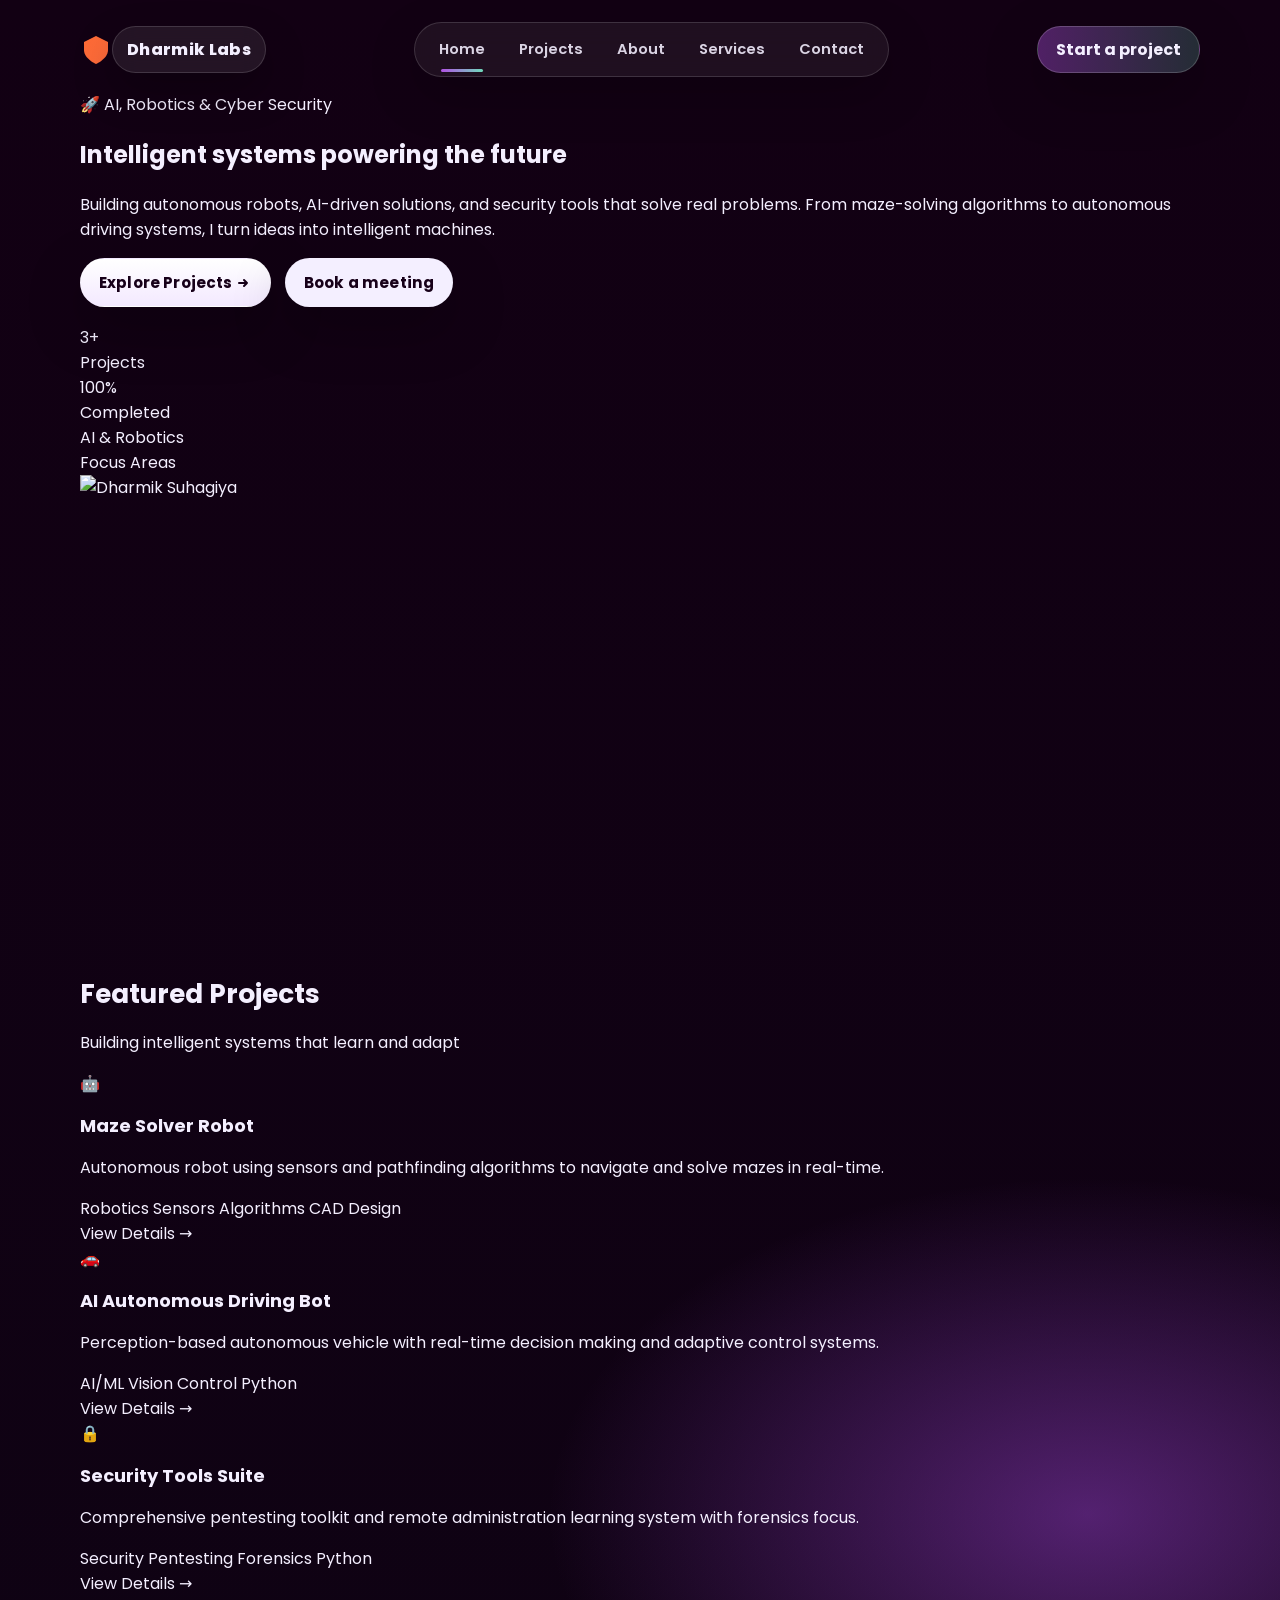
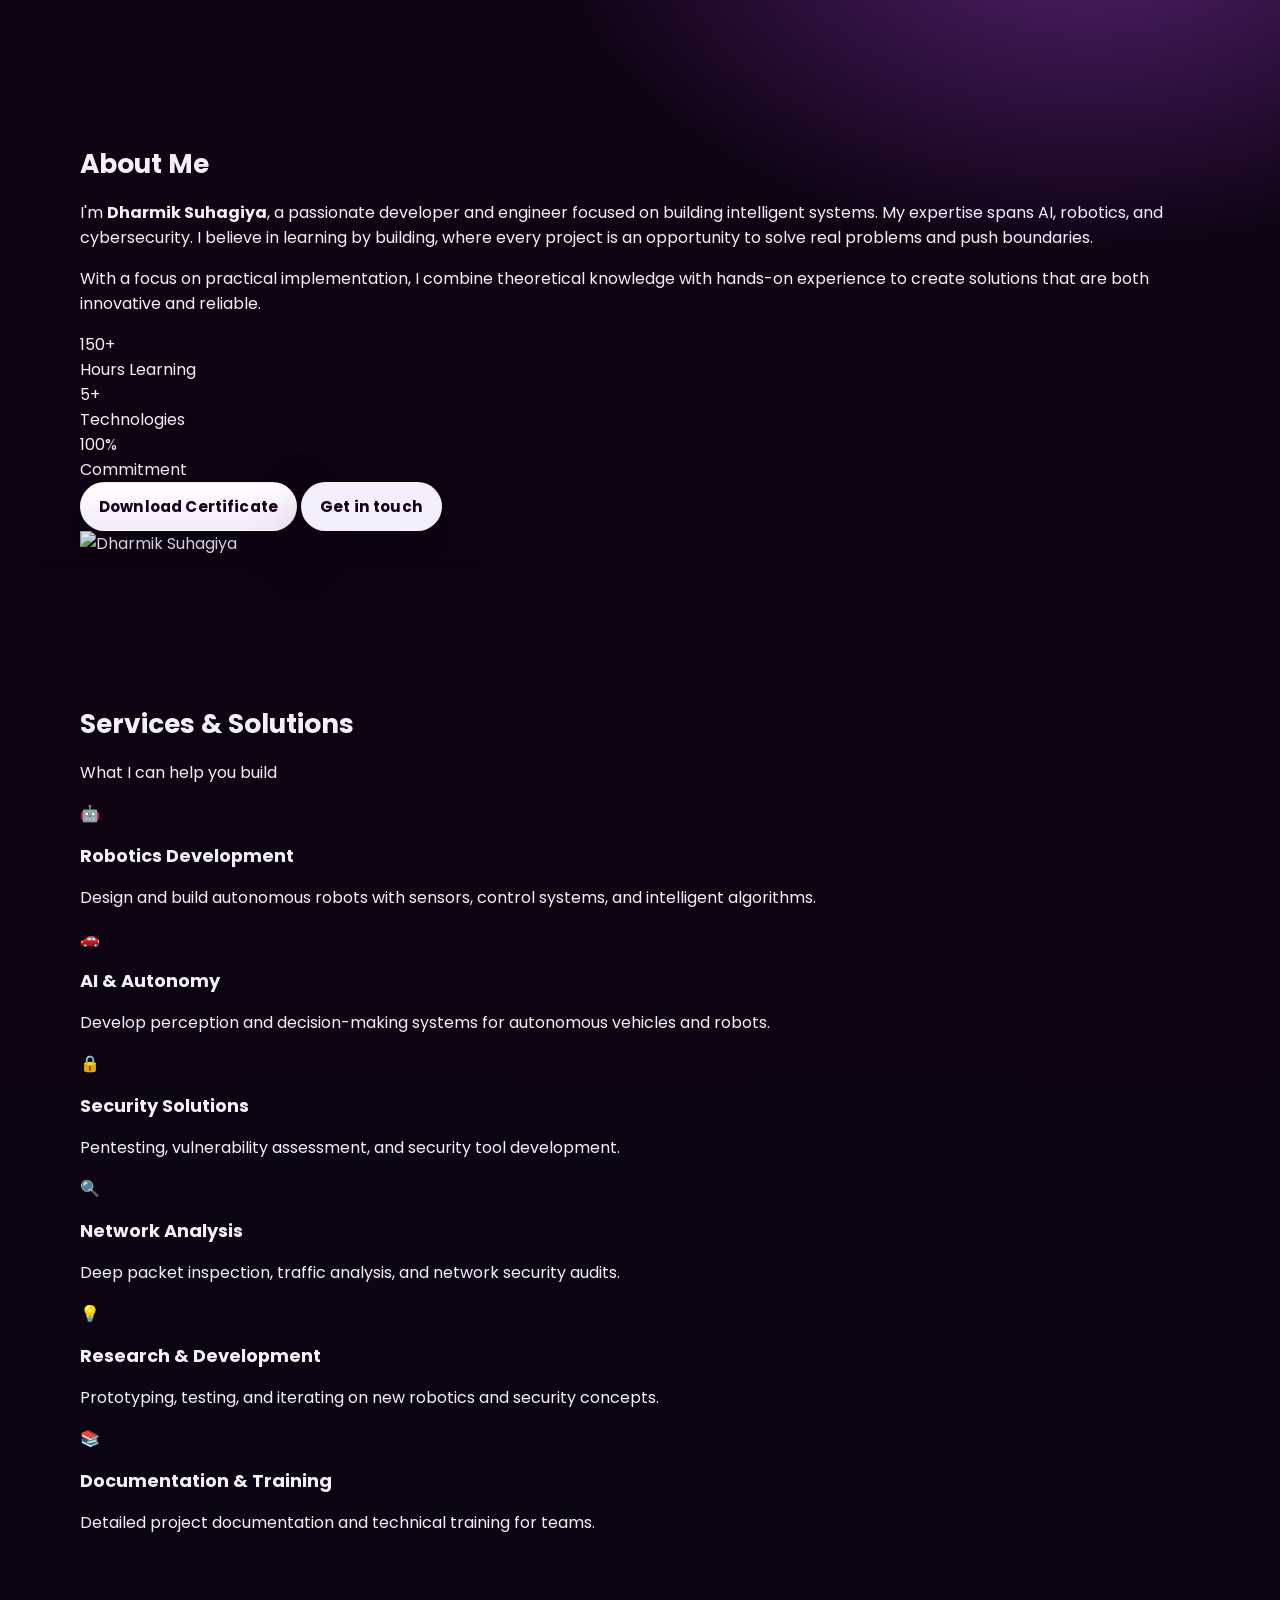
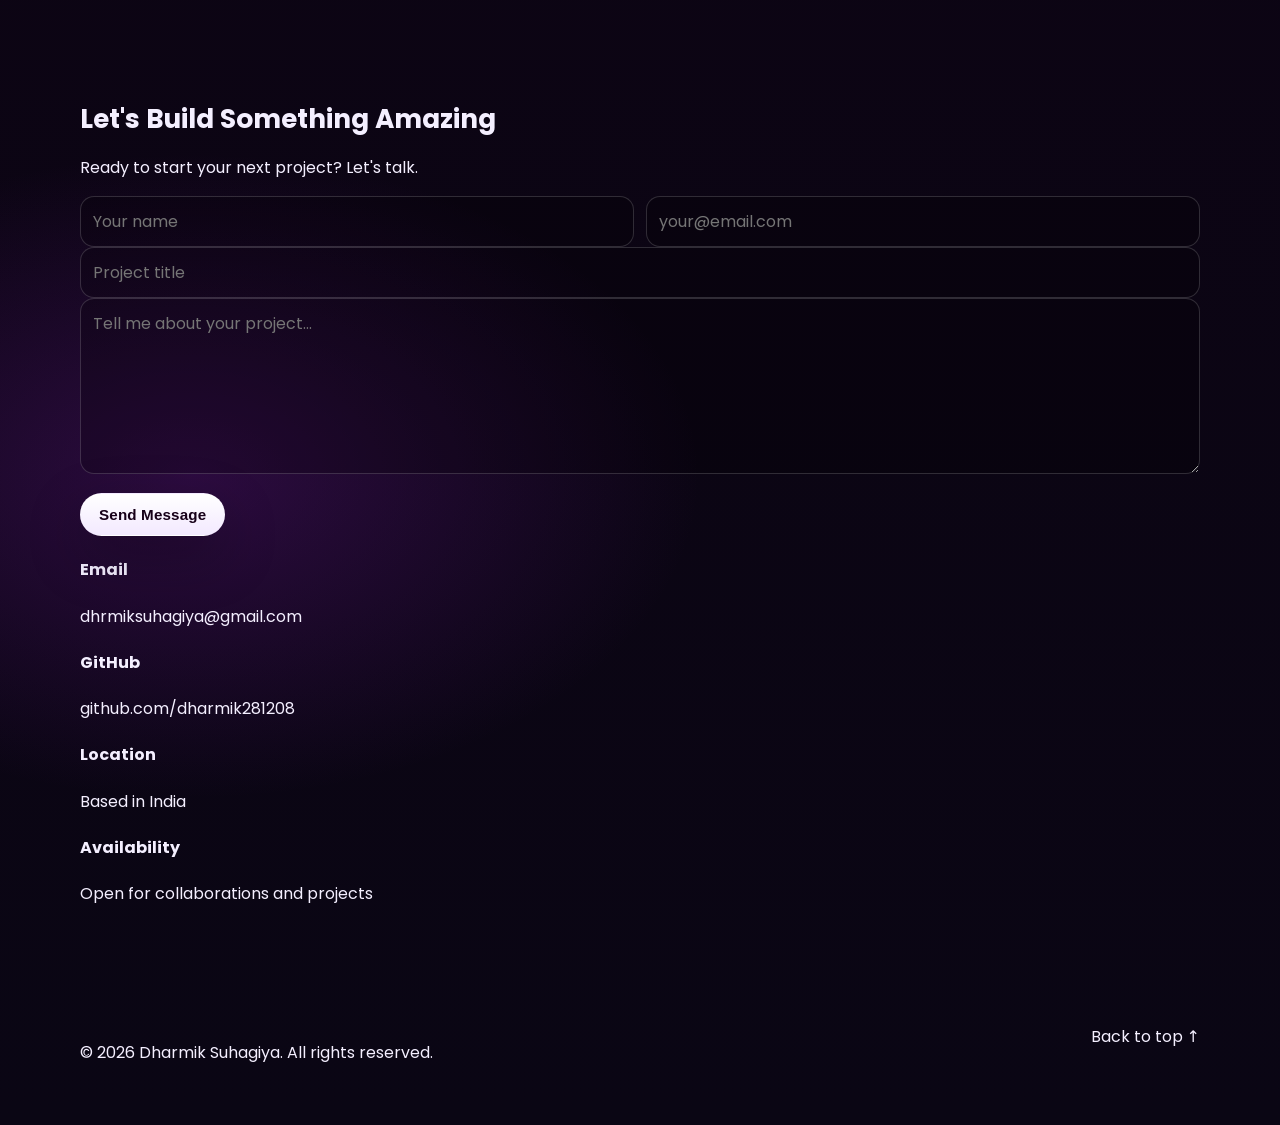
==== commit 83e334c7: "Update index.html" ====
--- a/index.html
+++ b/index.html
@@ -3,47 +3,48 @@
 <head>
   <meta charset="utf-8" />
   <meta name="viewport" content="width=device-width,initial-scale=1" />
-  <meta name="description" content="Dharmik Suhagiya — Cyber Forensics & Robotics portfolio." />
+  <meta name="description" content="Dharmik Suhagiya — AI, Robotics & Security Expert Portfolio" />
   <title>Dharmik Suhagiya | Dharmik Labs</title>
 
   <link rel="icon" href="assets/favicon.svg" type="image/svg+xml" />
   <link rel="stylesheet" href="style.css" />
+  
+  <!-- EmailJS Library -->
+  <script type="text/javascript" src="https://cdn.jsdelivr.net/npm/@emailjs/browser@3/dist/email.min.js"></script>
 </head>
 
 <body>
-  <!-- Animated background layers -->
-  <div class="bg" aria-hidden="true">
-    <div class="bg-grid"></div>
-    <div class="bg-blobs">
-      <span class="blob blob-1"></span>
-      <span class="blob blob-2"></span>
-      <span class="blob blob-3"></span>
-    </div>
-    <div class="bg-spotlight" id="spotlight"></div>
-  </div>
+  <!-- Animated gradient background -->
+  <div class="bg-gradient"></div>
 
   <!-- Mobile menu backdrop -->
   <div class="menu-backdrop" id="menuBackdrop" hidden></div>
 
-  <!-- Top Nav -->
+  <!-- Top Navigation -->
   <header class="topbar">
     <div class="container topbar-inner">
-      <a class="logo" href="#home" aria-label="Dharmik Labs home">
-        <span class="logo-text">Dharmik <span>Labs</span></span>
+      <a class="logo" href="index.html" aria-label="Dharmik Labs home">
+        <svg class="logo-icon" width="32" height="32" viewBox="0 0 32 32" fill="none" xmlns="http://www.w3.org/2000/svg">
+          <path d="M16 2L28 8V16C28 24.8366 16 30 16 30C16 30 4 24.8366 4 16V8L16 2Z" fill="url(#grad)"/>
+          <defs>
+            <linearGradient id="grad" x1="0" y1="0" x2="32" y2="32">
+              <stop offset="0%" stop-color="#FF6B35"/>
+              <stop offset="100%" stop-color="#C55CFF"/>
+            </linearGradient>
+          </defs>
+        </svg>
+        <span class="logo-text">Dharmik Labs</span>
       </a>
 
-      <nav class="nav" aria-label="Primary">
+      <nav class="nav" aria-label="Primary Navigation">
         <a class="nav-link active" href="#home">Home</a>
+        <a class="nav-link" href="#projects">Projects</a>
         <a class="nav-link" href="#about">About</a>
-        <a class="nav-link" href="#skills">Skills</a>
-        <a class="nav-link" href="#projects">Projects</a>
-        <a class="nav-link" href="#lab">Lab</a>
-        <a class="nav-link" href="#certificates">Certificates</a>
-        <a class="nav-link" href="#blog">Blog</a>
+        <a class="nav-link" href="#services">Services</a>
         <a class="nav-link" href="#contact">Contact</a>
       </nav>
 
-      <a class="nav-cta" href="#contact">Contact</a>
+      <a class="nav-cta" href="#contact">Start a project</a>
 
       <button class="menu-btn" id="menuBtn" type="button" aria-expanded="false" aria-controls="mobileNav">
         <span class="sr-only">Open menu</span>
@@ -51,772 +52,318 @@
       </button>
     </div>
 
-    <!-- Mobile menu overlay panel -->
+    <!-- Mobile menu overlay -->
     <div id="mobileNav" class="mobile-nav" hidden>
       <div class="mobile-nav-card">
         <a href="#home">Home</a>
+        <a href="#projects">Projects</a>
         <a href="#about">About</a>
-        <a href="#skills">Skills</a>
-        <a href="#projects">Projects</a>
-        <a href="#lab">Lab</a>
-        <a href="#certificates">Certificates</a>
-        <a href="#blog">Blog</a>
-        <a href="#contact" class="nav-cta nav-cta-mobile">Contact</a>
+        <a href="#services">Services</a>
+        <a href="#contact" class="nav-cta">Start a project</a>
       </div>
     </div>
   </header>
 
-  <!-- Hero -->
-  <main id="home" class="hero">
-    <div class="container hero-grid">
-      <section class="hero-left reveal reveal-left" aria-label="Intro">
-        <p class="kicker">WELCOME TO DHARMIK LABS ✨</p>
-
-        <h1 class="headline">
-          Hi, I'm <span class="headline-name">Dharmik Suhagiya</span><br />
-          <span class="headline-big">
-            <span class="headline-accent">Cyber</span> Forensics
-            <span class="headline-accent2">&</span> Robotics
-          </span>
+  <!-- Hero Section -->
+  <section id="home" class="hero">
+    <div class="container hero-wrapper">
+      <div class="hero-content">
+        <div class="hero-badge">🚀 AI, Robotics & Cyber Security</div>
+
+        <h1 class="hero-title">
+          Intelligent systems <span class="grad-text">powering</span> the future
         </h1>
 
-        <p class="subtext">
-          I learn by building. From pentesting labs and network analysis to robotics prototypes,
-          I document my work and create projects that improve skills.
+        <p class="hero-subtitle">
+          Building autonomous robots, AI-driven solutions, and security tools that solve real problems. 
+          From maze-solving algorithms to autonomous driving systems, I turn ideas into intelligent machines.
         </p>
 
         <div class="hero-actions">
-          <a class="btn btn-primary" href="#projects">Explore Projects</a>
-          <a class="btn btn-outline" href="Dharmikcer.pdf" target="_blank" rel="noreferrer">View Certificate</a>
-          <a class="btn btn-outline" href="#contact">Hire / Collaborate</a>
-        </div>
-
-        <div class="social-row" aria-label="Social links">
-          <a class="social" href="mailto:dhrmiksuhagiya@gmail.com" aria-label="Email">@</a>
-          <a class="social" href="#" aria-label="LinkedIn" title="Add your LinkedIn link">in</a>
-
-          <a class="social" href="https://github.com/dharmik281208" aria-label="GitHub" target="_blank" rel="noreferrer">
-            <svg viewBox="0 0 24 24" width="18" height="18" aria-hidden="true">
-              <path fill="currentColor" d="M12 .5C5.73.5.75 5.68.75 12.1c0 5.12 3.2 9.46 7.64 11 .56.1.77-.25.77-.55 0-.27-.01-1-.02-1.96-3.11.7-3.77-1.55-3.77-1.55-.51-1.34-1.25-1.7-1.25-1.7-1.02-.72.08-.7.08-.7 1.13.08 1.73 1.2 1.73 1.2 1 .1 1.6-.74 1.98-1.04-.73-.08-1.5-.38-1.5-1.7 0-.37.13-.67.35-.91-.04-.09-.15-.46.03-.96 0 0 .29-.1.95.35.28-.08.57-.12.87-.12s.6.04.87.12c.66-.45.95-.35.95-.35.18.5.07.87.03.96.22.24.35.54.35.91 0 1.33-.77 1.62-1.51 1.7.12.11.23.33.23.67 0 .48-.01 1.74-.01 1.97 0 .3.2.66.78.55 4.43-1.54 7.63-5.88 7.63-11C23.25 5.68 18.27.5 12 .5z"/>
+          <a class="btn btn-primary" href="#projects">
+            Explore Projects
+            <svg width="20" height="20" viewBox="0 0 20 20" fill="none">
+              <path d="M7 10h8m0 0l-3-3m3 3l-3 3" stroke="currentColor" stroke-width="2" stroke-linecap="round"/>
             </svg>
           </a>
-
-          <a class="social" href="#" aria-label="Instagram" target="_blank" rel="noreferrer" title="Add your Instagram link">
-            <svg viewBox="0 0 24 24" width="18" height="18" aria-hidden="true">
-              <path fill="currentColor" d="M7.8 2h8.4A5.8 5.8 0 0 1 22 7.8v8.4A5.8 5.8 0 0 1 16.2 22H7.8A5.8 5.8 0 0 1 2 16.2V7.8A5.8 5.8 0 0 1 7.8 2Zm-.2 2A3.6 3.6 0 0 0 4 7.6v8.8A3.6 3.6 0 0 0 7.6 20h8.8A3.6 3.6 0 0 0 20 16.4V7.6A3.6 3.6 0 0 0 16.4 4H7.6Zm10.65 1.5a1.1 1.1 0 1 1 0 2.2 1.1 1.1 0 0 1 0-2.2ZM12 7a5 5 0 1 1 0 10 5 5 0 0 1 0-10Zm0 2a3 3 0 1 0 0 6 3 3 0 0 0 0-6Z"/>
-            </svg>
-          </a>
-        </div>
-
-        <div class="stats stagger" aria-label="Quick stats">
-          <div class="stat card">
-            <div class="stat-num">3+</div>
-            <div class="muted">Projects</div>
-          </div>
-          <div class="stat card">
-            <div class="stat-num">Security</div>
-            <div class="muted">Pentesting focus</div>
-          </div>
-          <div class="stat card">
-            <div class="stat-num">Robotics</div>
-            <div class="muted">CAD + builds</div>
-          </div>
-        </div>
-      </section>
-
-      <section class="hero-right reveal reveal-right" aria-label="Hero image">
-        <div class="frame">
-          <img src="profile.png" alt="Dharmik Suhagiya photo" />
-          <span class="frame-pill frame-pill-1" aria-hidden="true"></span>
-          <span class="frame-pill frame-pill-2" aria-hidden="true"></span>
-          <span class="frame-pill frame-pill-3" aria-hidden="true"></span>
-        </div>
-      </section>
-    </div>
-
-    <a class="scroll-down" href="#about" aria-label="Scroll to About">
-      <span aria-hidden="true">⌄</span>
-    </a>
-  </main>
-
-  <!-- About -->
-  <section id="about" class="section">
-    <div class="container reveal">
-      <h2>About</h2>
-      <div class="two-col">
-        <p class="muted">
-          I’m Dharmik Suhagiya. My interests are Cyber Forensics and Robotics.
-          I enjoy building security labs, practicing bug bounty, analyzing networks,
-          and designing robotics hardware. I focus on learning fundamentals first and then building real projects.
-        </p>
-
-        <div class="card callout">
-          <h3>What I’m doing now</h3>
-          <ul class="list">
-            <li>Strengthening Linux + networking fundamentals</li>
-            <li>Practicing web security and recon workflows</li>
-            <li>Building robotics prototypes and testing sensors</li>
-            <li>Improving documentation and project structure</li>
-          </ul>
-        </div>
-      </div>
-
-      <div class="cards stagger" style="margin-top:16px">
-        <article class="card">
-          <h3>Cyber Forensics</h3>
-          <p class="muted">Logs, evidence, and investigation mindset. Learn how to identify what happened and why.</p>
-        </article>
-        <article class="card">
-          <h3>Pentesting</h3>
-          <p class="muted">Recon → scan → exploit (ethically) → report. Focus on understanding weaknesses and fixes.</p>
-        </article>
-        <article class="card">
-          <h3>Robotics</h3>
-          <p class="muted">Sensors, control logic, and CAD. Design systems that can move and solve tasks.</p>
-        </article>
-      </div>
-    </div>
-  </section>
-
-  <!-- Skills -->
-  <section id="skills" class="section section-alt">
-    <div class="container reveal">
-      <h2>Skills</h2>
-      <p class="muted">A snapshot of what I work with.</p>
-
-      <h3 class="subhead">Core Skills</h3>
-      <div class="pill-grid stagger">
-        <span class="pill">Pentesting</span>
-        <span class="pill">Bug bounty</span>
-        <span class="pill">Network analysis</span>
-        <span class="pill">Hardware design</span>
-        <span class="pill">Linux basics</span>
-        <span class="pill">Network basics</span>
-        <span class="pill">CAD designing</span>
-      </div>
-
-      <h3 class="subhead">Tools I use</h3>
-      <div class="pill-grid stagger">
-        <span class="pill pill-soft">Linux</span>
-        <span class="pill pill-soft">Wireshark</span>
-        <span class="pill pill-soft">Burp Suite (learning)</span>
-        <span class="pill pill-soft">Nmap</span>
-        <span class="pill pill-soft">Git & GitHub</span>
-        <span class="pill pill-soft">CAD</span>
-      </div>
-
-      <h3 class="subhead">What I’m learning next</h3>
-      <div class="cards stagger">
-        <article class="card">
-          <h3>Web Security</h3>
-          <p class="muted">XSS, SSRF, IDOR, auth issues, and secure coding basics.</p>
-        </article>
-        <article class="card">
-          <h3>Forensics Workflow</h3>
-          <p class="muted">Timeline building, evidence handling, and reporting.</p>
-        </article>
-        <article class="card">
-          <h3>Robotics Autonomy</h3>
-          <p class="muted">Perception, planning, and control improvements.</p>
-        </article>
-      </div>
-    </div>
-  </section>
-
-  <!-- Projects -->
-  <section id="projects" class="section">
-    <div class="container reveal">
-      <h2>Projects</h2>
-      <p class="muted">Selected builds (add real links anytime).</p>
-
-      <div class="cards stagger">
-        <article class="card project">
-          <h3>AI Autonomous Driving Bot</h3>
-          <p class="muted">Perception + control loop concept for an autonomous bot.</p>
-          <div class="tags">
-            <span class="tag">AI</span><span class="tag">Robotics</span><span class="tag">Autonomy</span>
-          </div>
-          <div class="card-links">
-            <a href="#" class="link">GitHub</a>
-            <a href="#" class="link">Demo</a>
-          </div>
-        </article>
-
-        <article class="card project">
-          <h3>Maze Solver Robot</h3>
-          <p class="muted">Robot that maps and solves a maze using sensors + logic.</p>
-          <div class="tags">
-            <span class="tag">Sensors</span><span class="tag">Control</span><span class="tag">CAD</span>
-          </div>
-          <div class="card-links">
-            <a href="#" class="link">GitHub</a>
-            <a href="#" class="link">Demo</a>
-          </div>
-        </article>
-
-        <article class="card project">
-          <h3>RAT (Remote Administration Tool)</h3>
-          <p class="muted">Learning project for understanding remote admin & defenses.</p>
-          <div class="tags">
-            <span class="tag">Networking</span><span class="tag">Security</span><span class="tag">Forensics</span>
-          </div>
-          <div class="card-links">
-            <a href="#" class="link">GitHub</a>
-            <a href="#" class="link">Docs</a>
-          </div>
-        </article>
-      </div>
-
-      <div class="card reveal" style="margin-top:16px">
-        <h3>Want to see more?</h3>
-        <p class="muted">
-          I can add a complete “Project Details” section for each project (screenshots, features, tech stack, challenges, what I learned).
-          Send me your GitHub repo links for each project.
-        </p>
-        <div class="form-actions">
-          <a class="btn btn-primary" href="https://github.com/dharmik281208" target="_blank" rel="noreferrer">Visit GitHub</a>
-          <a class="btn btn-outline" href="#contact">Request a project</a>
-        </div>
-      </div>
-    </div>
-  </section>
-
-  <!-- Lab -->
-  <section id="lab" class="section section-alt">
-    <div class="container reveal">
-      <h2>Lab (Learning Notes)</h2>
-      <p class="muted">A structured place for what I practice and document.</p>
-
-      <div class="cards stagger">
-        <article class="card">
-          <h3>Recon Checklist</h3>
-          <p class="muted">Targets → subdomains → ports → tech → endpoints → findings.</p>
-        </article>
-        <article class="card">
-          <h3>Network Analysis Notes</h3>
-          <p class="muted">Traffic, protocols, filters, and common patterns.</p>
-        </article>
-        <article class="card">
-          <h3>Robotics Iteration Log</h3>
-          <p class="muted">What changed, why it changed, and what improved.</p>
-        </article>
-      </div>
-    </div>
-  </section>
-
-  <!-- Certificates -->
-  <section id="certificates" class="section">
-    <div class="container reveal">
-      <h2>Certificates</h2>
-      <p class="muted">Your certificate is available below.</p>
-
-      <div class="cards stagger">
-        <article class="card">
-          <h3>Dharmik Certificate</h3>
-          <p class="muted">Click to view or download the PDF.</p>
-          <div class="card-links">
-            <a class="link" href="Dharmikcer.pdf" target="_blank" rel="noreferrer">View</a>
-            <a class="link" href="Dharmikcer.pdf" download>Download</a>
-          </div>
-        </article>
-
-        <article class="card">
-          <h3>Next certificates</h3>
-          <p class="muted">Try: Linux, Networking, Web Security, Forensics.</p>
-        </article>
-
-        <article class="card">
-          <h3>Achievements</h3>
-          <p class="muted">Add CTF rankings, badges, or event participation.</p>
-        </article>
-      </div>
-    </div>
-  </section>
-
-  <!-- Blog -->
-  <section id="blog" class="section section-alt">
-    <div class="container reveal">
-      <h2>Blog</h2>
-      <p class="muted">Short posts about what I learn. (Static cards for now.)</p>
-
-      <div class="cards stagger">
-        <article class="card">
-          <h3>My Pentesting Roadmap</h3>
-          <p class="muted">How I’m learning: basics → labs → reports → real projects.</p>
-          <div class="card-links">
-            <a href="#contact" class="link">Request full post</a>
-          </div>
-        </article>
-        <article class="card">
-          <h3>Wireshark Filters I Use</h3>
-          <p class="muted">Simple filters and how they help in analysis.</p>
-          <div class="card-links">
-            <a href="#contact" class="link">Request full post</a>
-          </div>
-        </article>
-        <article class="card">
-          <h3>Building a Maze Solver</h3>
-          <p class="muted">Sensors, logic, and testing lessons.</p>
-          <div class="card-links">
-            <a href="#contact" class="link">Request full post</a>
-          </div>
-        </article>
-      </div>
-    </div>
-  </section>
-
-  <!-- Contact -->
-  <section id="contact" class="section">
-    <div class="container reveal">
-      <h2>Contact</h2>
-      <p class="muted">
-        Email: <a class="link" href="mailto:dhrmiksuhagiya@gmail.com">dhrmiksuhagiya@gmail.com</a>
-      </p>
-
-      <form class="form card" id="contactForm">
-        <div class="form-row">
-          <label>
-            <span>Name</span>
-            <input type="text" name="name" placeholder="Your name" required />
-          </label>
-          <label>
-            <span>Email</span>
-            <input type="email" name="email" placeholder="you@example.com" required />
-          </label>
-        </div>
-
-        <label>
-          <span>Message</span>
-          <textarea name="message" rows="5" placeholder="Write your message..." required></textarea>
-        </label>
-
-        <div class="form-actions">
-          <button class="btn btn-primary" type="submit">Send</button>
-          <a class="btn btn-outline" href="mailto:dhrmiksuhagiya@gmail.com">Email directly</a>
-          <a class="btn btn-outline" href="Dharmikcer.pdf" target="_blank" rel="noreferrer">Certificate</a>
-        </div>
-
-        <p class="muted tiny" id="formHint" aria-live="polite"></p>
-      </form>
-    </div>
-  </section>
-
+          <a class="btn btn-secondary" href="#contact">Book a meeting</a>
+        </div>
+
+        <div class="hero-stats">
+          <div class="stat-item">
+            <div class="stat-number">3+</div>
+            <div class="stat-label">Projects</div>
+          </div>
+          <div class="stat-item">
+            <div class="stat-number">100%</div>
+            <div class="stat-label">Completed</div>
+          </div>
+          <div class="stat-item">
+            <div class="stat-number">AI & Robotics</div>
+            <div class="stat-label">Focus Areas</div>
+          </div>
+        </div>
+      </div>
+
+      <div class="hero-image-wrapper">
+        <div class="hero-image">
+          <img src="profile.png" alt="Dharmik Suhagiya" class="profile-img" />
+          <div class="glow glow-1"></div>
+          <div class="glow glow-2"></div>
+        </div>
+      </div>
+    </div>
+  </section>
+
+  <!-- Projects Section -->
+  <section id="projects" class="section projects-section">
+    <div class="container">
+      <div class="section-header">
+        <h2 class="section-title">Featured Projects</h2>
+        <p class="section-subtitle">Building intelligent systems that learn and adapt</p>
+      </div>
+
+      <div class="projects-grid">
+        <!-- Project 1: Maze Solver -->
+        <a href="project-maze-solver.html" class="project-card">
+          <div class="project-image-box">
+            <div class="project-gradient grad-blue"></div>
+            <div class="project-icon">🤖</div>
+          </div>
+          
+          <div class="project-info">
+            <h3>Maze Solver Robot</h3>
+            <p>Autonomous robot using sensors and pathfinding algorithms to navigate and solve mazes in real-time.</p>
+            
+            <div class="project-tech-list">
+              <span class="tech-badge">Robotics</span>
+              <span class="tech-badge">Sensors</span>
+              <span class="tech-badge">Algorithms</span>
+              <span class="tech-badge">CAD Design</span>
+            </div>
+          </div>
+
+          <div class="project-footer">
+            <span class="view-more">View Details →</span>
+          </div>
+        </a>
+
+        <!-- Project 2: Autonomous Driving -->
+        <a href="project-autonomous-driving.html" class="project-card">
+          <div class="project-image-box">
+            <div class="project-gradient grad-purple"></div>
+            <div class="project-icon">🚗</div>
+          </div>
+          
+          <div class="project-info">
+            <h3>AI Autonomous Driving Bot</h3>
+            <p>Perception-based autonomous vehicle with real-time decision making and adaptive control systems.</p>
+            
+            <div class="project-tech-list">
+              <span class="tech-badge">AI/ML</span>
+              <span class="tech-badge">Vision</span>
+              <span class="tech-badge">Control</span>
+              <span class="tech-badge">Python</span>
+            </div>
+          </div>
+
+          <div class="project-footer">
+            <span class="view-more">View Details →</span>
+          </div>
+        </a>
+
+        <!-- Project 3: Security Tools -->
+        <a href="project-security-tools.html" class="project-card">
+          <div class="project-image-box">
+            <div class="project-gradient grad-orange"></div>
+            <div class="project-icon">🔒</div>
+          </div>
+          
+          <div class="project-info">
+            <h3>Security Tools Suite</h3>
+            <p>Comprehensive pentesting toolkit and remote administration learning system with forensics focus.</p>
+            
+            <div class="project-tech-list">
+              <span class="tech-badge">Security</span>
+              <span class="tech-badge">Pentesting</span>
+              <span class="tech-badge">Forensics</span>
+              <span class="tech-badge">Python</span>
+            </div>
+          </div>
+
+          <div class="project-footer">
+            <span class="view-more">View Details →</span>
+          </div>
+        </a>
+      </div>
+    </div>
+  </section>
+
+  <!-- About Section -->
+  <section id="about" class="section about-section">
+    <div class="container">
+      <div class="section-header">
+        <h2 class="section-title">About Me</h2>
+      </div>
+
+      <div class="about-grid">
+        <div class="about-content">
+          <p class="about-text">
+            I'm <strong>Dharmik Suhagiya</strong>, a passionate developer and engineer focused on building intelligent systems. 
+            My expertise spans AI, robotics, and cybersecurity. I believe in learning by building, where every project is 
+            an opportunity to solve real problems and push boundaries.
+          </p>
+
+          <p class="about-text">
+            With a focus on practical implementation, I combine theoretical knowledge with hands-on experience to create 
+            solutions that are both innovative and reliable.
+          </p>
+
+          <div class="about-stats">
+            <div class="stat-box">
+              <div class="stat-number">150+</div>
+              <div class="stat-label">Hours Learning</div>
+            </div>
+            <div class="stat-box">
+              <div class="stat-number">5+</div>
+              <div class="stat-label">Technologies</div>
+            </div>
+            <div class="stat-box">
+              <div class="stat-number">100%</div>
+              <div class="stat-label">Commitment</div>
+            </div>
+          </div>
+
+          <div class="cta-group">
+            <a href="assets/Dharmikcer.pdf" target="_blank" rel="noreferrer" class="btn btn-primary">Download Certificate</a>
+            <a href="#contact" class="btn btn-secondary">Get in touch</a>
+          </div>
+        </div>
+
+        <div class="about-image-wrapper">
+          <div class="about-image">
+            <img src="profile.png" alt="Dharmik Suhagiya" />
+            <div class="frame-accent"></div>
+          </div>
+        </div>
+      </div>
+    </div>
+  </section>
+
+  <!-- Services Section -->
+  <section id="services" class="section services-section">
+    <div class="container">
+      <div class="section-header">
+        <h2 class="section-title">Services & Solutions</h2>
+        <p class="section-subtitle">What I can help you build</p>
+      </div>
+
+      <div class="services-grid">
+        <div class="service-card">
+          <div class="service-icon">🤖</div>
+          <h3>Robotics Development</h3>
+          <p>Design and build autonomous robots with sensors, control systems, and intelligent algorithms.</p>
+        </div>
+
+        <div class="service-card">
+          <div class="service-icon">🚗</div>
+          <h3>AI & Autonomy</h3>
+          <p>Develop perception and decision-making systems for autonomous vehicles and robots.</p>
+        </div>
+
+        <div class="service-card">
+          <div class="service-icon">🔒</div>
+          <h3>Security Solutions</h3>
+          <p>Pentesting, vulnerability assessment, and security tool development.</p>
+        </div>
+
+        <div class="service-card">
+          <div class="service-icon">🔍</div>
+          <h3>Network Analysis</h3>
+          <p>Deep packet inspection, traffic analysis, and network security audits.</p>
+        </div>
+
+        <div class="service-card">
+          <div class="service-icon">💡</div>
+          <h3>Research & Development</h3>
+          <p>Prototyping, testing, and iterating on new robotics and security concepts.</p>
+        </div>
+
+        <div class="service-card">
+          <div class="service-icon">📚</div>
+          <h3>Documentation & Training</h3>
+          <p>Detailed project documentation and technical training for teams.</p>
+        </div>
+      </div>
+    </div>
+  </section>
+
+  <!-- Contact Section -->
+  <section id="contact" class="section contact-section">
+    <div class="container">
+      <div class="section-header">
+        <h2 class="section-title">Let's Build Something Amazing</h2>
+        <p class="section-subtitle">Ready to start your next project? Let's talk.</p>
+      </div>
+
+      <div class="contact-wrapper">
+        <form class="contact-form" id="contactForm">
+          <div class="form-row">
+            <div class="form-group">
+              <input type="text" name="user_name" placeholder="Your name" required />
+            </div>
+            <div class="form-group">
+              <input type="email" name="user_email" placeholder="your@email.com" required />
+            </div>
+          </div>
+          <div class="form-group">
+            <input type="text" name="subject" placeholder="Project title" required />
+          </div>
+          <div class="form-group">
+            <textarea name="message" rows="6" placeholder="Tell me about your project..."></textarea>
+          </div>
+          
+          <div class="form-actions">
+            <button class="btn btn-primary" type="submit" id="submitBtn">
+              <span id="submitText">Send Message</span>
+              <span id="submitLoader" style="display:none;">
+                <svg width="18" height="18" viewBox="0 0 24 24" fill="none" stroke="currentColor">
+                  <circle cx="12" cy="12" r="1" opacity="0"/>
+                </svg>
+              </span>
+            </button>
+          </div>
+          
+          <p class="form-hint" id="formHint"></p>
+        </form>
+
+        <div class="contact-info">
+          <div class="contact-item">
+            <h4>Email</h4>
+            <a href="mailto:dhrmiksuhagiya@gmail.com">dhrmiksuhagiya@gmail.com</a>
+          </div>
+          <div class="contact-item">
+            <h4>GitHub</h4>
+            <a href="https://github.com/dharmik281208" target="_blank" rel="noreferrer">github.com/dharmik281208</a>
+          </div>
+          <div class="contact-item">
+            <h4>Location</h4>
+            <p>Based in India</p>
+          </div>
+          <div class="contact-item">
+            <h4>Availability</h4>
+            <p>Open for collaborations and projects</p>
+          </div>
+        </div>
+      </div>
+    </div>
+  </section>
+
+  <!-- Footer -->
   <footer class="footer">
     <div class="container footer-inner">
-      <span class="muted">© <span id="year"></span> Dharmik Suhagiya • dharmiklabs.me</span>
-      <a class="link" href="#home">Back to top</a>
-    </div>
-  </footer>
-
-  <script src="script.js"></script>
-</body>
-</html><!doctype html>
-<html lang="en">
-<head>
-  <meta charset="utf-8" />
-  <meta name="viewport" content="width=device-width,initial-scale=1" />
-  <meta name="description" content="Dharmik Suhagiya — Cyber Forensics & Robotics portfolio." />
-  <title>Dharmik Suhagiya | Dharmik Labs</title>
-
-  <link rel="icon" href="assets/favicon.svg" type="image/svg+xml" />
-  <link rel="stylesheet" href="styles.css" />
-</head>
-
-<body>
-  <!-- Animated background layers -->
-  <div class="bg" aria-hidden="true">
-    <div class="bg-grid"></div>
-    <div class="bg-blobs">
-      <span class="blob blob-1"></span>
-      <span class="blob blob-2"></span>
-      <span class="blob blob-3"></span>
-    </div>
-    <div class="bg-spotlight" id="spotlight"></div>
-  </div>
-
-  <!-- Mobile menu backdrop -->
-  <div class="menu-backdrop" id="menuBackdrop" hidden></div>
-
-  <!-- Top Nav -->
-  <header class="topbar">
-    <div class="container topbar-inner">
-      <a class="logo" href="#home" aria-label="Dharmik Labs home">
-        <span class="logo-text">Dharmik <span>Labs</span></span>
-      </a>
-
-      <nav class="nav" aria-label="Primary">
-        <a class="nav-link active" href="#home">Home</a>
-        <a class="nav-link" href="#about">About</a>
-        <a class="nav-link" href="#skills">Skills</a>
-        <a class="nav-link" href="#projects">Projects</a>
-        <a class="nav-link" href="#lab">Lab</a>
-        <a class="nav-link" href="#certificates">Certificates</a>
-        <a class="nav-link" href="#blog">Blog</a>
-        <a class="nav-link" href="#contact">Contact</a>
-      </nav>
-
-      <a class="nav-cta" href="#contact">Contact</a>
-
-      <button class="menu-btn" id="menuBtn" type="button" aria-expanded="false" aria-controls="mobileNav">
-        <span class="sr-only">Open menu</span>
-        <span class="menu-lines" aria-hidden="true"></span>
-      </button>
-    </div>
-
-    <!-- Mobile menu overlay panel -->
-    <div id="mobileNav" class="mobile-nav" hidden>
-      <div class="mobile-nav-card">
-        <a href="#home">Home</a>
-        <a href="#about">About</a>
-        <a href="#skills">Skills</a>
-        <a href="#projects">Projects</a>
-        <a href="#lab">Lab</a>
-        <a href="#certificates">Certificates</a>
-        <a href="#blog">Blog</a>
-        <a href="#contact" class="nav-cta nav-cta-mobile">Contact</a>
-      </div>
-    </div>
-  </header>
-
-  <!-- Hero -->
-  <main id="home" class="hero">
-    <div class="container hero-grid">
-      <section class="hero-left reveal reveal-left" aria-label="Intro">
-        <p class="kicker">WELCOME TO DHARMIK LABS ✨</p>
-
-        <h1 class="headline">
-          Hi, I'm <span class="headline-name">Dharmik Suhagiya</span><br />
-          <span class="headline-big">
-            <span class="headline-accent">Cyber</span> Forensics
-            <span class="headline-accent2">&</span> Robotics
-          </span>
-        </h1>
-
-        <p class="subtext">
-          I learn by building. From pentesting labs and network analysis to robotics prototypes,
-          I document my work and create projects that improve skills.
-        </p>
-
-        <div class="hero-actions">
-          <a class="btn btn-primary" href="#projects">Explore Projects</a>
-          <a class="btn btn-outline" href="Dharmikcer.pdf" target="_blank" rel="noreferrer">View Certificate</a>
-          <a class="btn btn-outline" href="#contact">Hire / Collaborate</a>
-        </div>
-
-        <div class="social-row" aria-label="Social links">
-          <a class="social" href="mailto:dhrmiksuhagiya@gmail.com" aria-label="Email">@</a>
-          <a class="social" href="#" aria-label="LinkedIn" title="Add your LinkedIn link">in</a>
-
-          <a class="social" href="https://github.com/dharmik281208" aria-label="GitHub" target="_blank" rel="noreferrer">
-            <svg viewBox="0 0 24 24" width="18" height="18" aria-hidden="true">
-              <path fill="currentColor" d="M12 .5C5.73.5.75 5.68.75 12.1c0 5.12 3.2 9.46 7.64 11 .56.1.77-.25.77-.55 0-.27-.01-1-.02-1.96-3.11.7-3.77-1.55-3.77-1.55-.51-1.34-1.25-1.7-1.25-1.7-1.02-.72.08-.7.08-.7 1.13.08 1.73 1.2 1.73 1.2 1 .1 1.6-.74 1.98-1.04-.73-.08-1.5-.38-1.5-1.7 0-.37.13-.67.35-.91-.04-.09-.15-.46.03-.96 0 0 .29-.1.95.35.28-.08.57-.12.87-.12s.6.04.87.12c.66-.45.95-.35.95-.35.18.5.07.87.03.96.22.24.35.54.35.91 0 1.33-.77 1.62-1.51 1.7.12.11.23.33.23.67 0 .48-.01 1.74-.01 1.97 0 .3.2.66.78.55 4.43-1.54 7.63-5.88 7.63-11C23.25 5.68 18.27.5 12 .5z"/>
-            </svg>
-          </a>
-
-          <a class="social" href="#" aria-label="Instagram" target="_blank" rel="noreferrer" title="Add your Instagram link">
-            <svg viewBox="0 0 24 24" width="18" height="18" aria-hidden="true">
-              <path fill="currentColor" d="M7.8 2h8.4A5.8 5.8 0 0 1 22 7.8v8.4A5.8 5.8 0 0 1 16.2 22H7.8A5.8 5.8 0 0 1 2 16.2V7.8A5.8 5.8 0 0 1 7.8 2Zm-.2 2A3.6 3.6 0 0 0 4 7.6v8.8A3.6 3.6 0 0 0 7.6 20h8.8A3.6 3.6 0 0 0 20 16.4V7.6A3.6 3.6 0 0 0 16.4 4H7.6Zm10.65 1.5a1.1 1.1 0 1 1 0 2.2 1.1 1.1 0 0 1 0-2.2ZM12 7a5 5 0 1 1 0 10 5 5 0 0 1 0-10Zm0 2a3 3 0 1 0 0 6 3 3 0 0 0 0-6Z"/>
-            </svg>
-          </a>
-        </div>
-
-        <div class="stats stagger" aria-label="Quick stats">
-          <div class="stat card">
-            <div class="stat-num">3+</div>
-            <div class="muted">Projects</div>
-          </div>
-          <div class="stat card">
-            <div class="stat-num">Security</div>
-            <div class="muted">Pentesting focus</div>
-          </div>
-          <div class="stat card">
-            <div class="stat-num">Robotics</div>
-            <div class="muted">CAD + builds</div>
-          </div>
-        </div>
-      </section>
-
-      <section class="hero-right reveal reveal-right" aria-label="Hero image">
-        <div class="frame">
-          <img src="profile.png" alt="Dharmik Suhagiya photo" />
-          <span class="frame-pill frame-pill-1" aria-hidden="true"></span>
-          <span class="frame-pill frame-pill-2" aria-hidden="true"></span>
-          <span class="frame-pill frame-pill-3" aria-hidden="true"></span>
-        </div>
-      </section>
-    </div>
-
-    <a class="scroll-down" href="#about" aria-label="Scroll to About">
-      <span aria-hidden="true">⌄</span>
-    </a>
-  </main>
-
-  <!-- About -->
-  <section id="about" class="section">
-    <div class="container reveal">
-      <h2>About</h2>
-      <div class="two-col">
-        <p class="muted">
-          I’m Dharmik Suhagiya. My interests are Cyber Forensics and Robotics.
-          I enjoy building security labs, practicing bug bounty, analyzing networks,
-          and designing robotics hardware. I focus on learning fundamentals first and then building real projects.
-        </p>
-
-        <div class="card callout">
-          <h3>What I’m doing now</h3>
-          <ul class="list">
-            <li>Strengthening Linux + networking fundamentals</li>
-            <li>Practicing web security and recon workflows</li>
-            <li>Building robotics prototypes and testing sensors</li>
-            <li>Improving documentation and project structure</li>
-          </ul>
-        </div>
-      </div>
-
-      <div class="cards stagger" style="margin-top:16px">
-        <article class="card">
-          <h3>Cyber Forensics</h3>
-          <p class="muted">Logs, evidence, and investigation mindset. Learn how to identify what happened and why.</p>
-        </article>
-        <article class="card">
-          <h3>Pentesting</h3>
-          <p class="muted">Recon → scan → exploit (ethically) → report. Focus on understanding weaknesses and fixes.</p>
-        </article>
-        <article class="card">
-          <h3>Robotics</h3>
-          <p class="muted">Sensors, control logic, and CAD. Design systems that can move and solve tasks.</p>
-        </article>
-      </div>
-    </div>
-  </section>
-
-  <!-- Skills -->
-  <section id="skills" class="section section-alt">
-    <div class="container reveal">
-      <h2>Skills</h2>
-      <p class="muted">A snapshot of what I work with.</p>
-
-      <h3 class="subhead">Core Skills</h3>
-      <div class="pill-grid stagger">
-        <span class="pill">Pentesting</span>
-        <span class="pill">Bug bounty</span>
-        <span class="pill">Network analysis</span>
-        <span class="pill">Hardware design</span>
-        <span class="pill">Linux basics</span>
-        <span class="pill">Network basics</span>
-        <span class="pill">CAD designing</span>
-      </div>
-
-      <h3 class="subhead">Tools I use</h3>
-      <div class="pill-grid stagger">
-        <span class="pill pill-soft">Linux</span>
-        <span class="pill pill-soft">Wireshark</span>
-        <span class="pill pill-soft">Burp Suite (learning)</span>
-        <span class="pill pill-soft">Nmap</span>
-        <span class="pill pill-soft">Git & GitHub</span>
-        <span class="pill pill-soft">CAD</span>
-      </div>
-
-      <h3 class="subhead">What I’m learning next</h3>
-      <div class="cards stagger">
-        <article class="card">
-          <h3>Web Security</h3>
-          <p class="muted">XSS, SSRF, IDOR, auth issues, and secure coding basics.</p>
-        </article>
-        <article class="card">
-          <h3>Forensics Workflow</h3>
-          <p class="muted">Timeline building, evidence handling, and reporting.</p>
-        </article>
-        <article class="card">
-          <h3>Robotics Autonomy</h3>
-          <p class="muted">Perception, planning, and control improvements.</p>
-        </article>
-      </div>
-    </div>
-  </section>
-
-  <!-- Projects -->
-  <section id="projects" class="section">
-    <div class="container reveal">
-      <h2>Projects</h2>
-      <p class="muted">Selected builds (add real links anytime).</p>
-
-      <div class="cards stagger">
-        <article class="card project">
-          <h3>AI Autonomous Driving Bot</h3>
-          <p class="muted">Perception + control loop concept for an autonomous bot.</p>
-          <div class="tags">
-            <span class="tag">AI</span><span class="tag">Robotics</span><span class="tag">Autonomy</span>
-          </div>
-          <div class="card-links">
-            <a href="#" class="link">GitHub</a>
-            <a href="#" class="link">Demo</a>
-          </div>
-        </article>
-
-        <article class="card project">
-          <h3>Maze Solver Robot</h3>
-          <p class="muted">Robot that maps and solves a maze using sensors + logic.</p>
-          <div class="tags">
-            <span class="tag">Sensors</span><span class="tag">Control</span><span class="tag">CAD</span>
-          </div>
-          <div class="card-links">
-            <a href="#" class="link">GitHub</a>
-            <a href="#" class="link">Demo</a>
-          </div>
-        </article>
-
-        <article class="card project">
-          <h3>RAT (Remote Administration Tool)</h3>
-          <p class="muted">Learning project for understanding remote admin & defenses.</p>
-          <div class="tags">
-            <span class="tag">Networking</span><span class="tag">Security</span><span class="tag">Forensics</span>
-          </div>
-          <div class="card-links">
-            <a href="#" class="link">GitHub</a>
-            <a href="#" class="link">Docs</a>
-          </div>
-        </article>
-      </div>
-
-      <div class="card reveal" style="margin-top:16px">
-        <h3>Want to see more?</h3>
-        <p class="muted">
-          I can add a complete “Project Details” section for each project (screenshots, features, tech stack, challenges, what I learned).
-          Send me your GitHub repo links for each project.
-        </p>
-        <div class="form-actions">
-          <a class="btn btn-primary" href="https://github.com/dharmik281208" target="_blank" rel="noreferrer">Visit GitHub</a>
-          <a class="btn btn-outline" href="#contact">Request a project</a>
-        </div>
-      </div>
-    </div>
-  </section>
-
-  <!-- Lab -->
-  <section id="lab" class="section section-alt">
-    <div class="container reveal">
-      <h2>Lab (Learning Notes)</h2>
-      <p class="muted">A structured place for what I practice and document.</p>
-
-      <div class="cards stagger">
-        <article class="card">
-          <h3>Recon Checklist</h3>
-          <p class="muted">Targets → subdomains → ports → tech → endpoints → findings.</p>
-        </article>
-        <article class="card">
-          <h3>Network Analysis Notes</h3>
-          <p class="muted">Traffic, protocols, filters, and common patterns.</p>
-        </article>
-        <article class="card">
-          <h3>Robotics Iteration Log</h3>
-          <p class="muted">What changed, why it changed, and what improved.</p>
-        </article>
-      </div>
-    </div>
-  </section>
-
-  <!-- Certificates -->
-  <section id="certificates" class="section">
-    <div class="container reveal">
-      <h2>Certificates</h2>
-      <p class="muted">Your certificate is available below.</p>
-
-      <div class="cards stagger">
-        <article class="card">
-          <h3>Dharmik Certificate</h3>
-          <p class="muted">Click to view or download the PDF.</p>
-          <div class="card-links">
-            <a class="link" href="Dharmikcer.pdf" target="_blank" rel="noreferrer">View</a>
-            <a class="link" href="Dharmikcer.pdf" download>Download</a>
-          </div>
-        </article>
-
-        <article class="card">
-          <h3>Next certificates</h3>
-          <p class="muted">Try: Linux, Networking, Web Security, Forensics.</p>
-        </article>
-
-        <article class="card">
-          <h3>Achievements</h3>
-          <p class="muted">Add CTF rankings, badges, or event participation.</p>
-        </article>
-      </div>
-    </div>
-  </section>
-
-  <!-- Blog -->
-  <section id="blog" class="section section-alt">
-    <div class="container reveal">
-      <h2>Blog</h2>
-      <p class="muted">Short posts about what I learn. (Static cards for now.)</p>
-
-      <div class="cards stagger">
-        <article class="card">
-          <h3>My Pentesting Roadmap</h3>
-          <p class="muted">How I’m learning: basics → labs → reports → real projects.</p>
-          <div class="card-links">
-            <a href="#contact" class="link">Request full post</a>
-          </div>
-        </article>
-        <article class="card">
-          <h3>Wireshark Filters I Use</h3>
-          <p class="muted">Simple filters and how they help in analysis.</p>
-          <div class="card-links">
-            <a href="#contact" class="link">Request full post</a>
-          </div>
-        </article>
-        <article class="card">
-          <h3>Building a Maze Solver</h3>
-          <p class="muted">Sensors, logic, and testing lessons.</p>
-          <div class="card-links">
-            <a href="#contact" class="link">Request full post</a>
-          </div>
-        </article>
-      </div>
-    </div>
-  </section>
-
-  <!-- Contact -->
-  <section id="contact" class="section">
-    <div class="container reveal">
-      <h2>Contact</h2>
-      <p class="muted">
-        Email: <a class="link" href="mailto:dhrmiksuhagiya@gmail.com">dhrmiksuhagiya@gmail.com</a>
-      </p>
-
-      <form class="form card" id="contactForm">
-        <div class="form-row">
-          <label>
-            <span>Name</span>
-            <input type="text" name="name" placeholder="Your name" required />
-          </label>
-          <label>
-            <span>Email</span>
-            <input type="email" name="email" placeholder="you@example.com" required />
-          </label>
-        </div>
-
-        <label>
-          <span>Message</span>
-          <textarea name="message" rows="5" placeholder="Write your message..." required></textarea>
-        </label>
-
-        <div class="form-actions">
-          <button class="btn btn-primary" type="submit">Send</button>
-          <a class="btn btn-outline" href="mailto:dhrmiksuhagiya@gmail.com">Email directly</a>
-          <a class="btn btn-outline" href="Dharmikcer.pdf" target="_blank" rel="noreferrer">Certificate</a>
-        </div>
-
-        <p class="muted tiny" id="formHint" aria-live="polite"></p>
-      </form>
-    </div>
-  </section>
-
-  <footer class="footer">
-    <div class="container footer-inner">
-      <span class="muted">© <span id="year"></span> Dharmik Suhagiya • dharmiklabs.me</span>
-      <a class="link" href="#home">Back to top</a>
+      <p>&copy; <span id="year"></span> Dharmik Suhagiya. All rights reserved.</p>
+      <a href="#home" class="footer-link">Back to top ↑</a>
     </div>
   </footer>
 
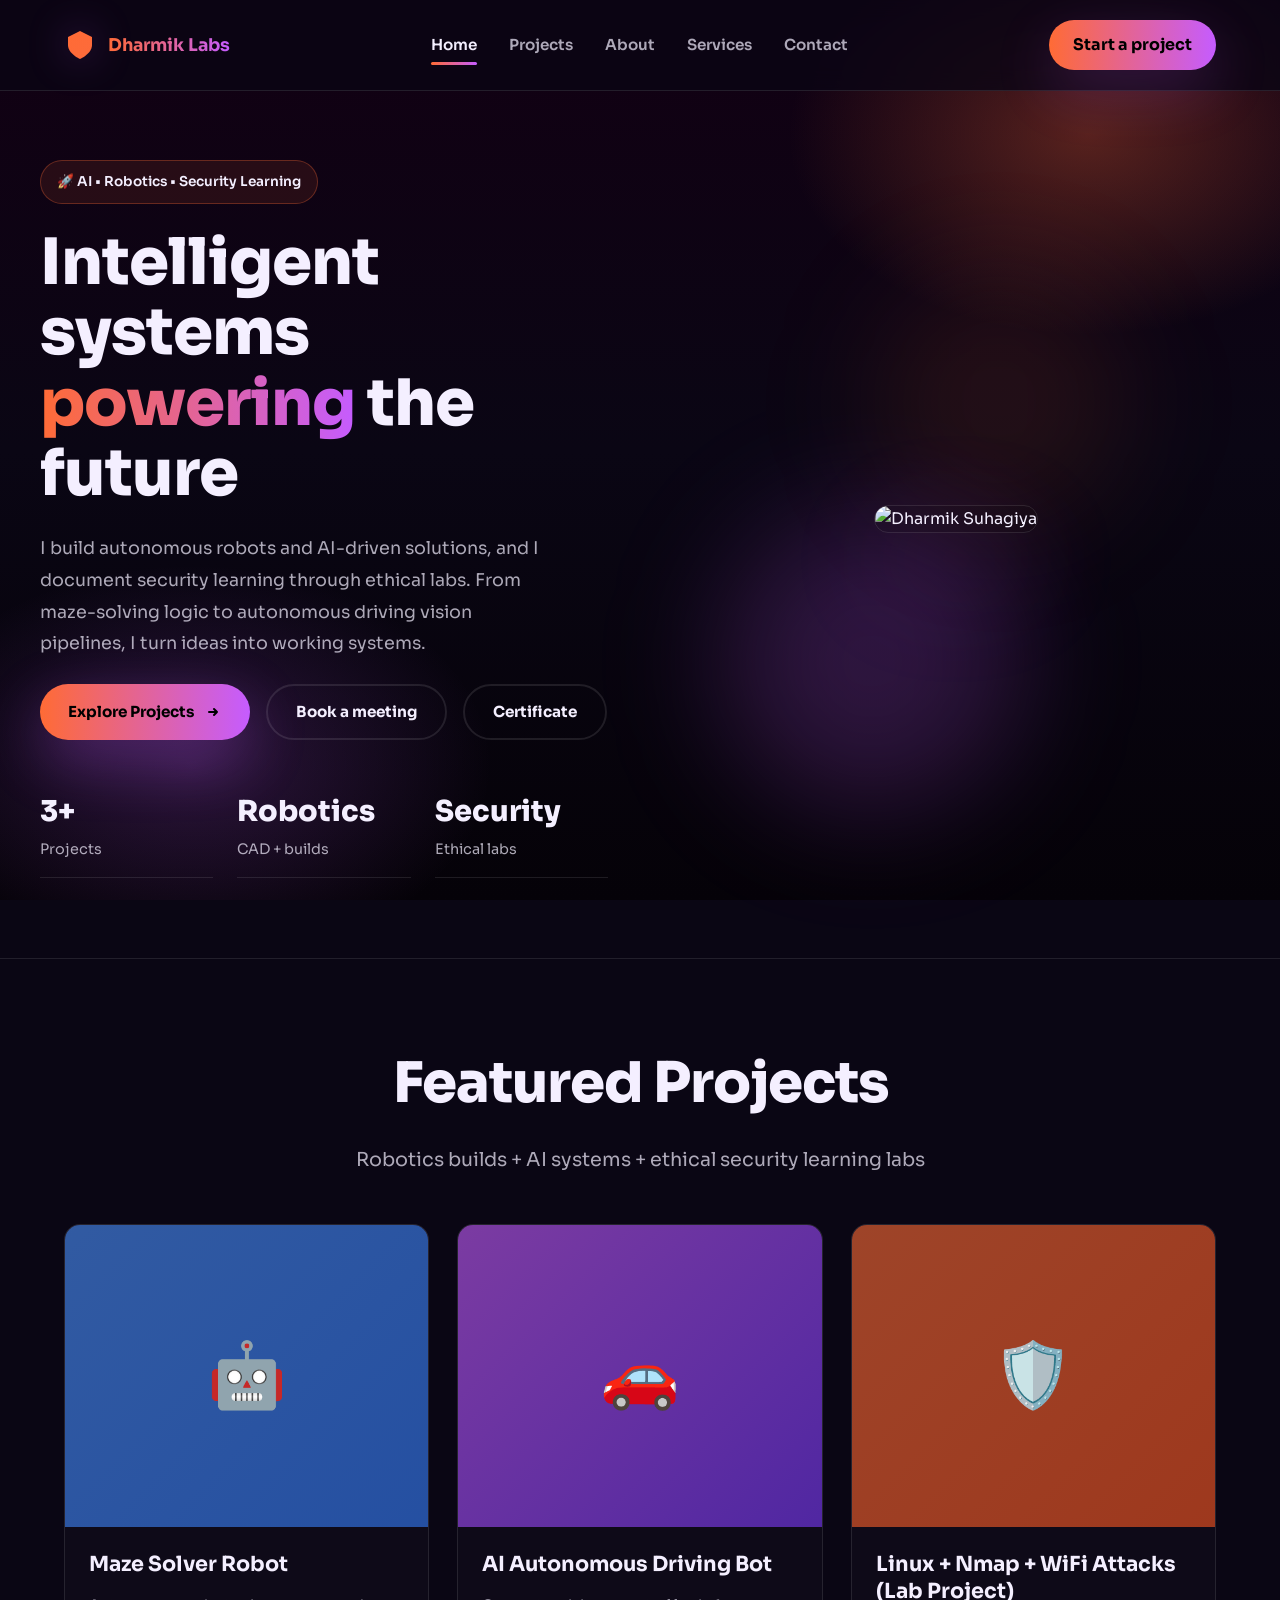
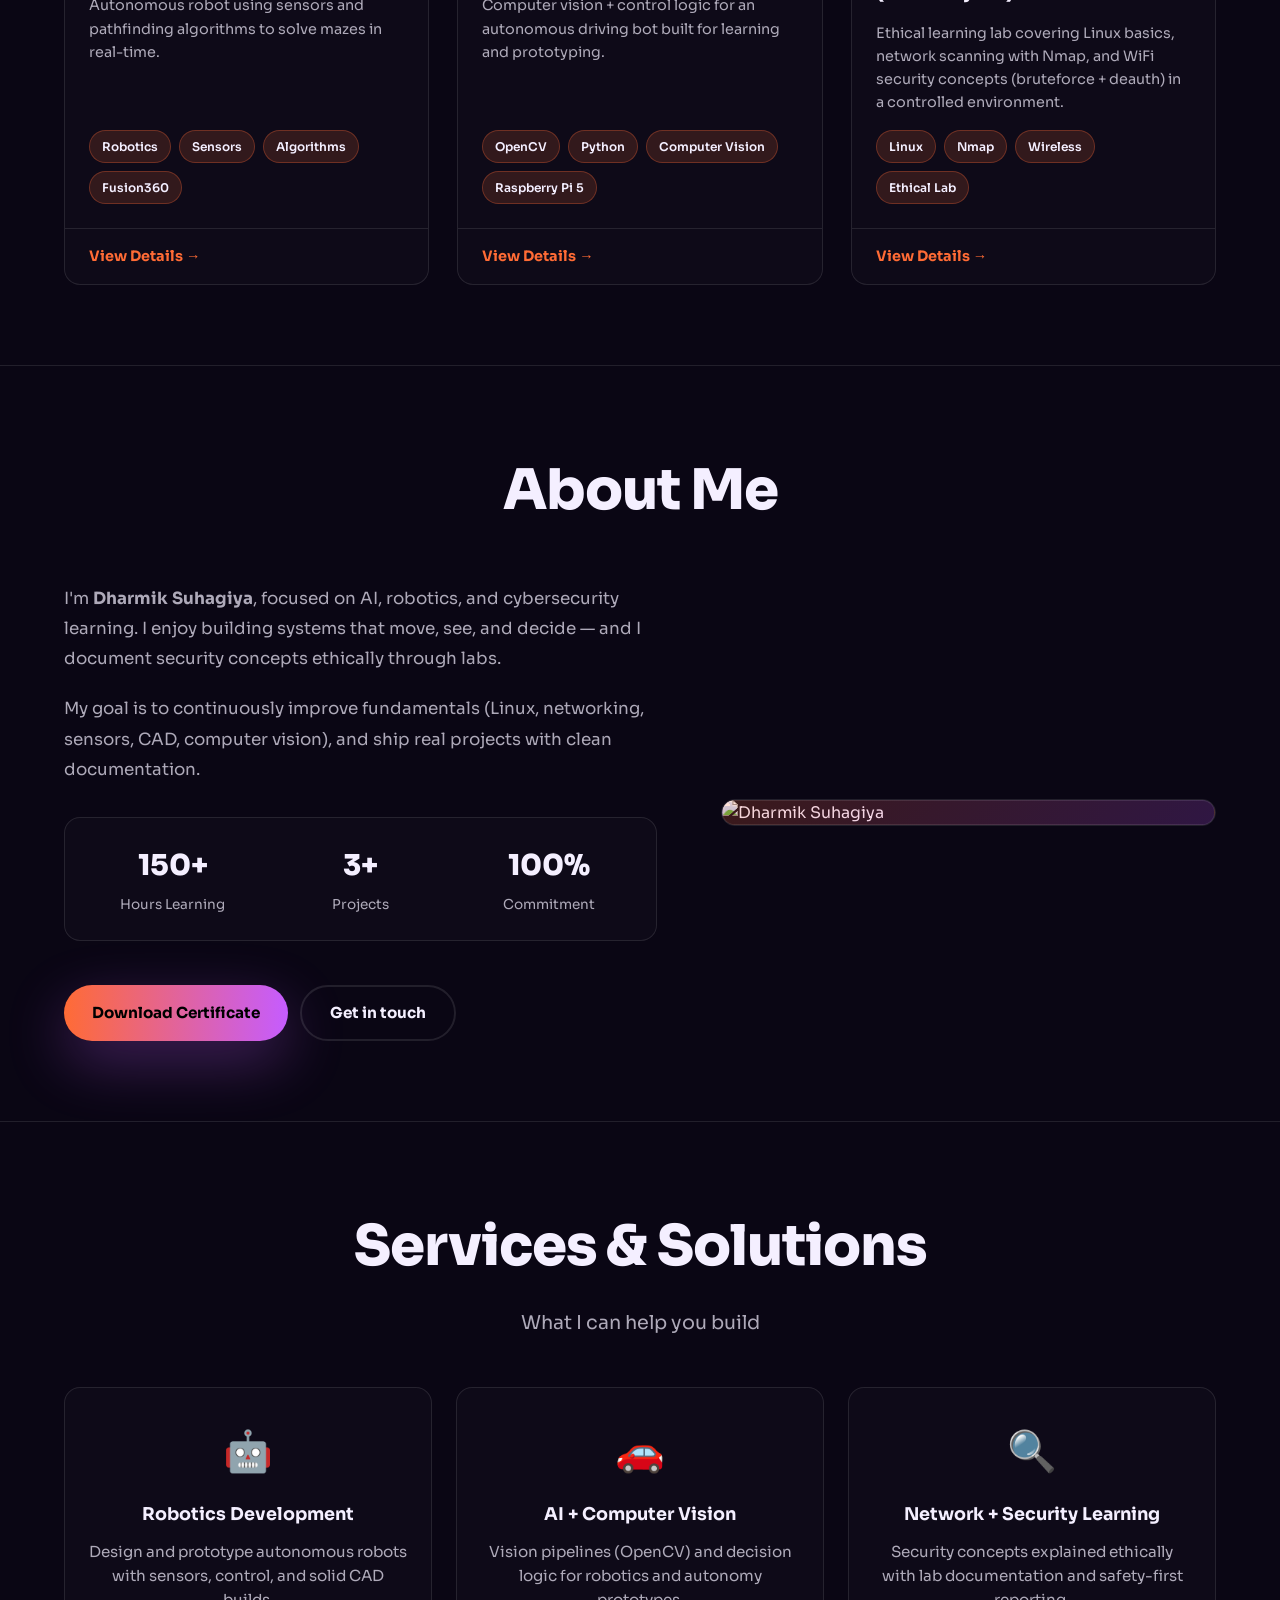
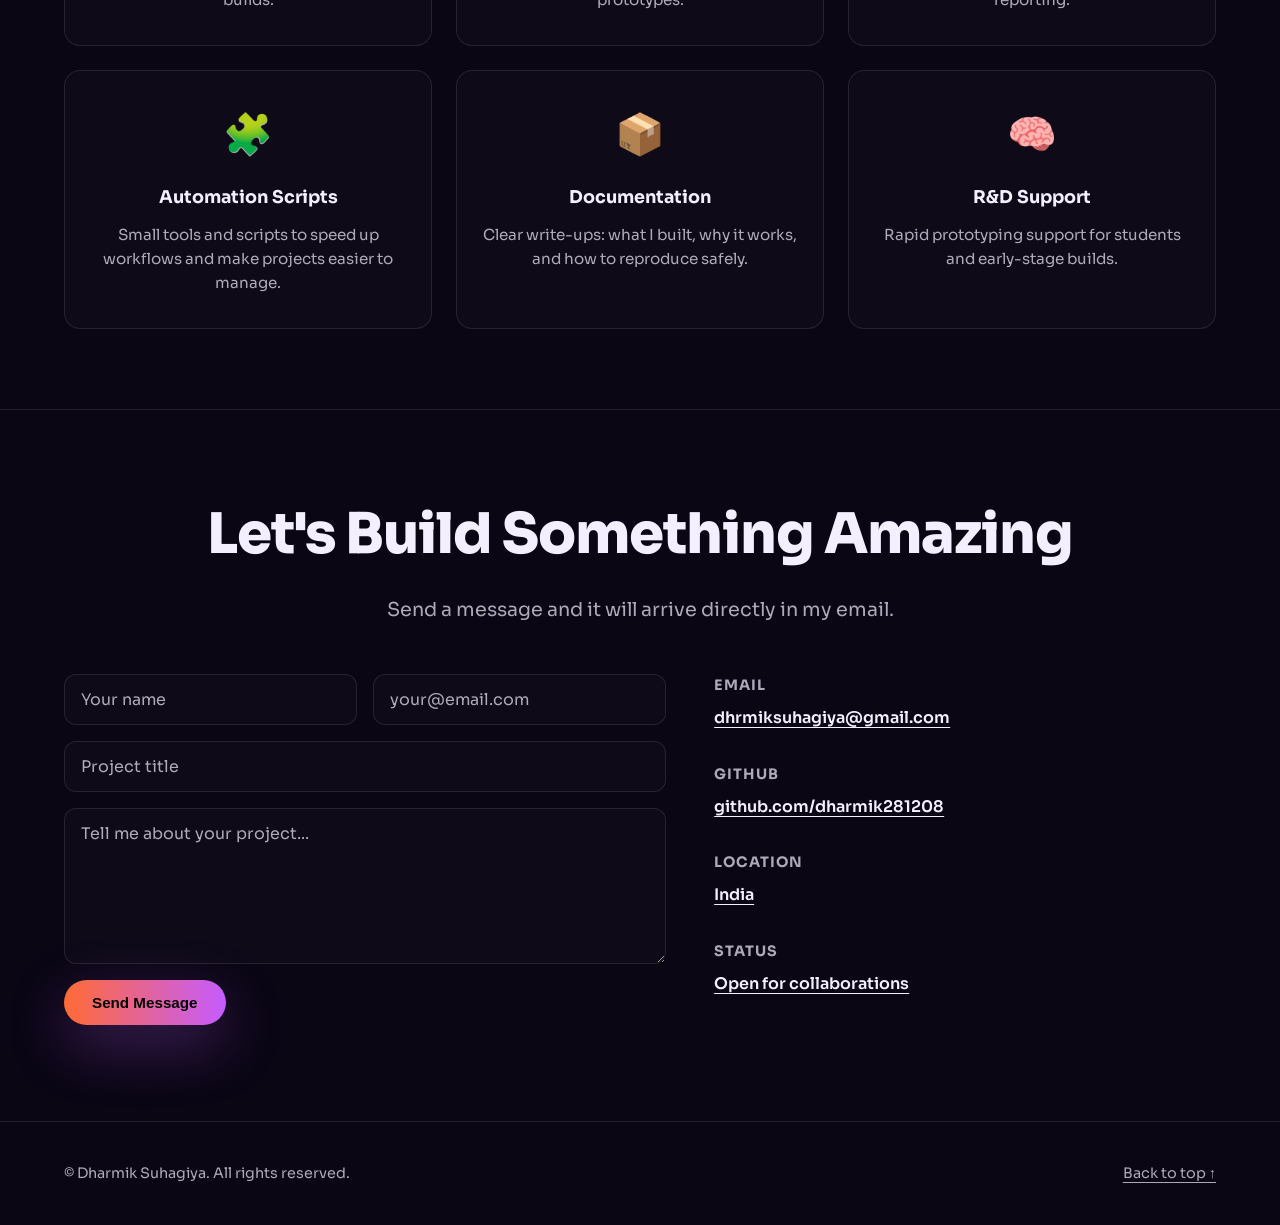
==== commit 8e451160: "Update index.html" ====
--- a/index.html
+++ b/index.html
@@ -3,14 +3,14 @@
 <head>
   <meta charset="utf-8" />
   <meta name="viewport" content="width=device-width,initial-scale=1" />
-  <meta name="description" content="Dharmik Suhagiya — AI, Robotics & Security Expert Portfolio" />
+  <meta name="description" content="Dharmik Suhagiya — AI, Robotics & Security Portfolio" />
   <title>Dharmik Suhagiya | Dharmik Labs</title>
 
   <link rel="icon" href="assets/favicon.svg" type="image/svg+xml" />
   <link rel="stylesheet" href="style.css" />
-  
-  <!-- EmailJS Library -->
-  <script type="text/javascript" src="https://cdn.jsdelivr.net/npm/@emailjs/browser@3/dist/email.min.js"></script>
+
+  <!-- EmailJS (for contact form email delivery) -->
+  <script src="https://cdn.jsdelivr.net/npm/@emailjs/browser@3/dist/email.min.js"></script>
 </head>
 
 <body>
@@ -68,15 +68,15 @@
   <section id="home" class="hero">
     <div class="container hero-wrapper">
       <div class="hero-content">
-        <div class="hero-badge">🚀 AI, Robotics & Cyber Security</div>
+        <div class="hero-badge">🚀 AI • Robotics • Security Learning</div>
 
         <h1 class="hero-title">
           Intelligent systems <span class="grad-text">powering</span> the future
         </h1>
 
         <p class="hero-subtitle">
-          Building autonomous robots, AI-driven solutions, and security tools that solve real problems. 
-          From maze-solving algorithms to autonomous driving systems, I turn ideas into intelligent machines.
+          I build autonomous robots and AI-driven solutions, and I document security learning through ethical labs.
+          From maze-solving logic to autonomous driving vision pipelines, I turn ideas into working systems.
         </p>
 
         <div class="hero-actions">
@@ -87,6 +87,7 @@
             </svg>
           </a>
           <a class="btn btn-secondary" href="#contact">Book a meeting</a>
+          <a class="btn btn-secondary" href="Dharmikcer.pdf" target="_blank" rel="noreferrer">Certificate</a>
         </div>
 
         <div class="hero-stats">
@@ -95,12 +96,12 @@
             <div class="stat-label">Projects</div>
           </div>
           <div class="stat-item">
-            <div class="stat-number">100%</div>
-            <div class="stat-label">Completed</div>
+            <div class="stat-number">Robotics</div>
+            <div class="stat-label">CAD + builds</div>
           </div>
           <div class="stat-item">
-            <div class="stat-number">AI & Robotics</div>
-            <div class="stat-label">Focus Areas</div>
+            <div class="stat-number">Security</div>
+            <div class="stat-label">Ethical labs</div>
           </div>
         </div>
       </div>
@@ -120,7 +121,7 @@
     <div class="container">
       <div class="section-header">
         <h2 class="section-title">Featured Projects</h2>
-        <p class="section-subtitle">Building intelligent systems that learn and adapt</p>
+        <p class="section-subtitle">Robotics builds + AI systems + ethical security learning labs</p>
       </div>
 
       <div class="projects-grid">
@@ -130,16 +131,16 @@
             <div class="project-gradient grad-blue"></div>
             <div class="project-icon">🤖</div>
           </div>
-          
+
           <div class="project-info">
             <h3>Maze Solver Robot</h3>
-            <p>Autonomous robot using sensors and pathfinding algorithms to navigate and solve mazes in real-time.</p>
-            
+            <p>Autonomous robot using sensors and pathfinding algorithms to solve mazes in real-time.</p>
+
             <div class="project-tech-list">
               <span class="tech-badge">Robotics</span>
               <span class="tech-badge">Sensors</span>
               <span class="tech-badge">Algorithms</span>
-              <span class="tech-badge">CAD Design</span>
+              <span class="tech-badge">Fusion360</span>
             </div>
           </div>
 
@@ -154,16 +155,16 @@
             <div class="project-gradient grad-purple"></div>
             <div class="project-icon">🚗</div>
           </div>
-          
+
           <div class="project-info">
             <h3>AI Autonomous Driving Bot</h3>
-            <p>Perception-based autonomous vehicle with real-time decision making and adaptive control systems.</p>
-            
+            <p>Computer vision + control logic for an autonomous driving bot built for learning and prototyping.</p>
+
             <div class="project-tech-list">
-              <span class="tech-badge">AI/ML</span>
-              <span class="tech-badge">Vision</span>
-              <span class="tech-badge">Control</span>
+              <span class="tech-badge">OpenCV</span>
               <span class="tech-badge">Python</span>
+              <span class="tech-badge">Computer Vision</span>
+              <span class="tech-badge">Raspberry Pi 5</span>
             </div>
           </div>
 
@@ -172,22 +173,25 @@
           </div>
         </a>
 
-        <!-- Project 3: Security Tools -->
-        <a href="project-security-tools.html" class="project-card">
+        <!-- Project 3: Option A -->
+        <a href="project-linux-nmap-wifi.html" class="project-card">
           <div class="project-image-box">
             <div class="project-gradient grad-orange"></div>
-            <div class="project-icon">🔒</div>
-          </div>
-          
+            <div class="project-icon">🛡️</div>
+          </div>
+
           <div class="project-info">
-            <h3>Security Tools Suite</h3>
-            <p>Comprehensive pentesting toolkit and remote administration learning system with forensics focus.</p>
-            
+            <h3>Linux + Nmap + WiFi Attacks (Lab Project)</h3>
+            <p>
+              Ethical learning lab covering Linux basics, network scanning with Nmap, and WiFi security concepts
+              (bruteforce + deauth) in a controlled environment.
+            </p>
+
             <div class="project-tech-list">
-              <span class="tech-badge">Security</span>
-              <span class="tech-badge">Pentesting</span>
-              <span class="tech-badge">Forensics</span>
-              <span class="tech-badge">Python</span>
+              <span class="tech-badge">Linux</span>
+              <span class="tech-badge">Nmap</span>
+              <span class="tech-badge">Wireless</span>
+              <span class="tech-badge">Ethical Lab</span>
             </div>
           </div>
 
@@ -209,14 +213,13 @@
       <div class="about-grid">
         <div class="about-content">
           <p class="about-text">
-            I'm <strong>Dharmik Suhagiya</strong>, a passionate developer and engineer focused on building intelligent systems. 
-            My expertise spans AI, robotics, and cybersecurity. I believe in learning by building, where every project is 
-            an opportunity to solve real problems and push boundaries.
+            I'm <strong>Dharmik Suhagiya</strong>, focused on AI, robotics, and cybersecurity learning. I enjoy
+            building systems that move, see, and decide — and I document security concepts ethically through labs.
           </p>
 
           <p class="about-text">
-            With a focus on practical implementation, I combine theoretical knowledge with hands-on experience to create 
-            solutions that are both innovative and reliable.
+            My goal is to continuously improve fundamentals (Linux, networking, sensors, CAD, computer vision),
+            and ship real projects with clean documentation.
           </p>
 
           <div class="about-stats">
@@ -225,8 +228,8 @@
               <div class="stat-label">Hours Learning</div>
             </div>
             <div class="stat-box">
-              <div class="stat-number">5+</div>
-              <div class="stat-label">Technologies</div>
+              <div class="stat-number">3+</div>
+              <div class="stat-label">Projects</div>
             </div>
             <div class="stat-box">
               <div class="stat-number">100%</div>
@@ -235,7 +238,7 @@
           </div>
 
           <div class="cta-group">
-            <a href="assets/Dharmikcer.pdf" target="_blank" rel="noreferrer" class="btn btn-primary">Download Certificate</a>
+            <a href="Dharmikcer.pdf" target="_blank" rel="noreferrer" class="btn btn-primary">Download Certificate</a>
             <a href="#contact" class="btn btn-secondary">Get in touch</a>
           </div>
         </div>
@@ -262,37 +265,37 @@
         <div class="service-card">
           <div class="service-icon">🤖</div>
           <h3>Robotics Development</h3>
-          <p>Design and build autonomous robots with sensors, control systems, and intelligent algorithms.</p>
+          <p>Design and prototype autonomous robots with sensors, control, and solid CAD builds.</p>
         </div>
 
         <div class="service-card">
           <div class="service-icon">🚗</div>
-          <h3>AI & Autonomy</h3>
-          <p>Develop perception and decision-making systems for autonomous vehicles and robots.</p>
-        </div>
-
-        <div class="service-card">
-          <div class="service-icon">🔒</div>
-          <h3>Security Solutions</h3>
-          <p>Pentesting, vulnerability assessment, and security tool development.</p>
+          <h3>AI + Computer Vision</h3>
+          <p>Vision pipelines (OpenCV) and decision logic for robotics and autonomy prototypes.</p>
         </div>
 
         <div class="service-card">
           <div class="service-icon">🔍</div>
-          <h3>Network Analysis</h3>
-          <p>Deep packet inspection, traffic analysis, and network security audits.</p>
-        </div>
-
-        <div class="service-card">
-          <div class="service-icon">💡</div>
-          <h3>Research & Development</h3>
-          <p>Prototyping, testing, and iterating on new robotics and security concepts.</p>
-        </div>
-
-        <div class="service-card">
-          <div class="service-icon">📚</div>
-          <h3>Documentation & Training</h3>
-          <p>Detailed project documentation and technical training for teams.</p>
+          <h3>Network + Security Learning</h3>
+          <p>Security concepts explained ethically with lab documentation and safety-first reporting.</p>
+        </div>
+
+        <div class="service-card">
+          <div class="service-icon">🧩</div>
+          <h3>Automation Scripts</h3>
+          <p>Small tools and scripts to speed up workflows and make projects easier to manage.</p>
+        </div>
+
+        <div class="service-card">
+          <div class="service-icon">📦</div>
+          <h3>Documentation</h3>
+          <p>Clear write-ups: what I built, why it works, and how to reproduce safely.</p>
+        </div>
+
+        <div class="service-card">
+          <div class="service-icon">🧠</div>
+          <h3>R&D Support</h3>
+          <p>Rapid prototyping support for students and early-stage builds.</p>
         </div>
       </div>
     </div>
@@ -303,7 +306,7 @@
     <div class="container">
       <div class="section-header">
         <h2 class="section-title">Let's Build Something Amazing</h2>
-        <p class="section-subtitle">Ready to start your next project? Let's talk.</p>
+        <p class="section-subtitle">Send a message and it will arrive directly in my email.</p>
       </div>
 
       <div class="contact-wrapper">
@@ -316,25 +319,23 @@
               <input type="email" name="user_email" placeholder="your@email.com" required />
             </div>
           </div>
+
           <div class="form-group">
             <input type="text" name="subject" placeholder="Project title" required />
           </div>
+
           <div class="form-group">
-            <textarea name="message" rows="6" placeholder="Tell me about your project..."></textarea>
-          </div>
-          
+            <textarea name="message" rows="6" placeholder="Tell me about your project..." required></textarea>
+          </div>
+
           <div class="form-actions">
             <button class="btn btn-primary" type="submit" id="submitBtn">
               <span id="submitText">Send Message</span>
-              <span id="submitLoader" style="display:none;">
-                <svg width="18" height="18" viewBox="0 0 24 24" fill="none" stroke="currentColor">
-                  <circle cx="12" cy="12" r="1" opacity="0"/>
-                </svg>
-              </span>
+              <span id="submitLoader" class="loader" aria-hidden="true" style="display:none;"></span>
             </button>
           </div>
-          
-          <p class="form-hint" id="formHint"></p>
+
+          <p class="form-hint" id="formHint" aria-live="polite"></p>
         </form>
 
         <div class="contact-info">
@@ -348,11 +349,11 @@
           </div>
           <div class="contact-item">
             <h4>Location</h4>
-            <p>Based in India</p>
+            <p>India</p>
           </div>
           <div class="contact-item">
-            <h4>Availability</h4>
-            <p>Open for collaborations and projects</p>
+            <h4>Status</h4>
+            <p>Open for collaborations</p>
           </div>
         </div>
       </div>
@@ -367,6 +368,6 @@
     </div>
   </footer>
 
-  <script src="script.js"></script>
+  <script src="js/script.js"></script>
 </body>
 </html>
--- a/style.css
+++ b/style.css
@@ -1,585 +1,1263 @@
-@import url("https://fonts.googleapis.com/css2?family=Poppins:wght@400;500;600;700;800&display=swap");
-
-:root{
-  --bg1:#120013;
-  --bg2:#0a0614;
-
-  --text:#f4efff;
-  --muted: rgba(244,239,255,.74);
-
-  --navBg: rgba(255,255,255,.06);
-  --border: rgba(255,255,255,.14);
-
-  --btn: #f4efff;
-  --btnText:#170019;
-
-  --accent:#c55cff;
-  --accent2:#7cf7d2;
-
-  --shadow: 0 24px 70px rgba(0,0,0,.45);
-
-  --max: 1120px;
+@import url("https://fonts.googleapis.com/css2?family=Sora:wght@400;600;700;800&display=swap");
+
+:root {
+  --primary: #FF6B35;
+  --secondary: #C55CFF;
+  --accent: #7CF7D2;
+  --dark: #0a0614;
+  --darker: #050208;
+  --text: #f4efff;
+  --muted: rgba(244, 239, 255, 0.7);
+  --border: rgba(255, 255, 255, 0.1);
+  
+  --max-width: 1200px;
   --pad: 24px;
-  --radius: 22px;
-}
-
-*{ box-sizing:border-box; }
-html{ scroll-behavior:smooth; }
-body{
-  margin:0;
-  font-family: Poppins, ui-sans-serif, system-ui, -apple-system, Segoe UI, Roboto, Arial, "Noto Sans", "Liberation Sans", sans-serif;
+  --radius: 16px;
+}
+
+* {
+  margin: 0;
+  padding: 0;
+  box-sizing: border-box;
+}
+
+html {
+  scroll-behavior: smooth;
+}
+
+body {
+  font-family: 'Sora', -apple-system, BlinkMacSystemFont, 'Segoe UI', sans-serif;
   color: var(--text);
-  background:
-    radial-gradient(900px 560px at 85% 35%, rgba(178,76,240,.42), transparent 60%),
-    radial-gradient(820px 520px at 15% 85%, rgba(122,26,166,.30), transparent 62%),
-    linear-gradient(180deg, var(--bg1), var(--bg2));
-  min-height: 100vh;
-}
-
-a{ color:inherit; text-decoration:none; }
-.container{ width:min(var(--max), calc(100% - 2*var(--pad))); margin:0 auto; }
-
-.sr-only{
-  position:absolute; width:1px; height:1px; padding:0; margin:-1px; overflow:hidden;
-  clip:rect(0,0,0,0); white-space:nowrap; border:0;
-}
-
-/* Animated background visuals */
-.bg{
+  background: var(--dark);
+  overflow-x: hidden;
+  line-height: 1.6;
+}
+
+a {
+  color: inherit;
+  text-decoration: none;
+}
+
+.sr-only {
+  position: absolute;
+  width: 1px;
+  height: 1px;
+  padding: 0;
+  margin: -1px;
+  overflow: hidden;
+  clip: rect(0, 0, 0, 0);
+  white-space: nowrap;
+  border: 0;
+}
+
+.container {
+  width: min(var(--max-width), calc(100% - 2 * var(--pad)));
+  margin: 0 auto;
+  padding: 0 var(--pad);
+}
+
+.bg-gradient {
   position: fixed;
   inset: 0;
   z-index: 0;
+  background: 
+    radial-gradient(ellipse 600px 400px at 85% 15%, rgba(255, 107, 53, 0.3), transparent 50%),
+    radial-gradient(ellipse 600px 400px at 15% 85%, rgba(197, 92, 255, 0.2), transparent 50%),
+    linear-gradient(180deg, #120013 0%, #0a0614 50%, #050208 100%);
   pointer-events: none;
-  overflow: hidden;
-}
-.topbar, .hero, .section, .footer{
-  position: relative;
-  z-index: 1;
-}
-
-/* Moving grid */
-.bg-grid{
-  position:absolute;
-  inset:-40%;
-  background:
-    linear-gradient(to right, rgba(255,255,255,.06) 1px, transparent 1px),
-    linear-gradient(to bottom, rgba(255,255,255,.06) 1px, transparent 1px);
-  background-size: 64px 64px;
-  opacity: .08;
-  transform: rotate(12deg);
-  animation: grid-drift 18s linear infinite;
-  mask-image: radial-gradient(circle at 40% 30%, rgba(0,0,0,1), rgba(0,0,0,.1) 55%, rgba(0,0,0,0) 75%);
-}
-@keyframes grid-drift{
-  0%{ transform: translate3d(0,0,0) rotate(12deg); }
-  100%{ transform: translate3d(-160px, 120px, 0) rotate(12deg); }
-}
-
-/* Glowing blobs */
-.bg-blobs{ position:absolute; inset:0; }
-.blob{
-  position:absolute;
-  width: 520px;
-  height: 520px;
+}
+
+/* Topbar */
+.topbar {
+  position: fixed;
+  top: 0;
+  left: 0;
+  right: 0;
+  z-index: 100;
+  padding: 20px 0;
+  background: rgba(10, 6, 20, 0.8);
+  backdrop-filter: blur(12px);
+  border-bottom: 1px solid var(--border);
+}
+
+.topbar-inner {
+  display: flex;
+  align-items: center;
+  justify-content: space-between;
+  gap: 32px;
+}
+
+.logo {
+  display: flex;
+  align-items: center;
+  gap: 12px;
+  font-weight: 700;
+  font-size: 1.1rem;
+  z-index: 10;
+  transition: transform 0.3s;
+}
+
+.logo:hover {
+  transform: scale(1.05);
+}
+
+.logo-icon {
+  filter: drop-shadow(0 0 20px rgba(197, 92, 255, 0.3));
+}
+
+.logo-text {
+  background: linear-gradient(90deg, var(--primary), var(--secondary));
+  -webkit-background-clip: text;
+  background-clip: text;
+  -webkit-text-fill-color: transparent;
+}
+
+.nav {
+  display: flex;
+  align-items: center;
+  gap: 32px;
+}
+
+.nav-link {
+  font-weight: 600;
+  font-size: 0.95rem;
+  opacity: 0.7;
+  position: relative;
+  transition: opacity 0.3s;
+}
+
+.nav-link:hover,
+.nav-link.active {
+  opacity: 1;
+}
+
+.nav-link.active::after {
+  content: '';
+  position: absolute;
+  bottom: -8px;
+  left: 0;
+  right: 0;
+  height: 3px;
+  background: linear-gradient(90deg, var(--primary), var(--secondary));
+  border-radius: 2px;
+}
+
+.nav-cta {
+  padding: 12px 24px;
   border-radius: 999px;
-  filter: blur(42px);
-  opacity: .55;
-  mix-blend-mode: screen;
-  animation: blob-float 10s ease-in-out infinite;
-}
-.blob-1{
-  left: -160px;
-  top: -120px;
-  background: radial-gradient(circle at 30% 30%, rgba(197,92,255,.85), rgba(197,92,255,0) 60%);
-  animation-duration: 12s;
-}
-.blob-2{
-  right: -180px;
-  top: 10%;
-  background: radial-gradient(circle at 30% 30%, rgba(178,76,240,.80), rgba(178,76,240,0) 60%);
-  animation-duration: 14s;
-  animation-delay: -3s;
-}
-.blob-3{
-  left: 12%;
-  bottom: -220px;
-  width: 640px;
-  height: 640px;
-  background: radial-gradient(circle at 30% 30%, rgba(124,247,210,.55), rgba(124,247,210,0) 60%);
-  animation-duration: 16s;
-  animation-delay: -5s;
-}
-@keyframes blob-float{
-  0%,100%{ transform: translate3d(0,0,0) scale(1); }
-  50%{ transform: translate3d(40px,-28px,0) scale(1.05); }
-}
-
-/* Mouse spotlight */
-.bg-spotlight{
-  position:absolute;
-  inset:0;
-  opacity: .65;
-  background: radial-gradient(260px 260px at 50% 40%, rgba(255,255,255,.12), transparent 60%);
-  transition: opacity .3s ease;
-  will-change: background;
-}
-
-/* Mobile menu backdrop */
-.menu-backdrop{
+  background: linear-gradient(90deg, var(--primary), var(--secondary));
+  font-weight: 700;
+  color: #000;
+  box-shadow: 0 20px 60px rgba(197, 92, 255, 0.2);
+  transition: all 0.3s;
+}
+
+.nav-cta:hover {
+  transform: translateY(-2px);
+  box-shadow: 0 25px 80px rgba(197, 92, 255, 0.4);
+}
+
+.menu-btn {
+  display: none;
+  width: 44px;
+  height: 44px;
+  border: 1px solid var(--border);
+  background: rgba(255, 255, 255, 0.05);
+  color: var(--text);
+  border-radius: 12px;
+  align-items: center;
+  justify-content: center;
+  cursor: pointer;
+}
+
+.menu-lines {
+  width: 20px;
+  height: 2px;
+  background: currentColor;
+  position: relative;
+}
+
+.menu-lines::before,
+.menu-lines::after {
+  content: '';
+  position: absolute;
+  width: 20px;
+  height: 2px;
+  background: currentColor;
+  left: 0;
+}
+
+.menu-lines::before {
+  top: -6px;
+}
+
+.menu-lines::after {
+  top: 6px;
+}
+
+.mobile-nav {
+  position: fixed;
+  top: 80px;
+  left: 0;
+  right: 0;
+  z-index: 95;
+  padding: 0 16px;
+}
+
+.mobile-nav-card {
+  max-width: 100%;
+  border-radius: 16px;
+  border: 1px solid var(--border);
+  background: rgba(10, 6, 20, 0.95);
+  backdrop-filter: blur(16px);
+  padding: 12px;
+  display: flex;
+  flex-direction: column;
+  gap: 8px;
+}
+
+.mobile-nav-card a {
+  padding: 12px;
+  border-radius: 12px;
+  font-weight: 700;
+  color: var(--text);
+  transition: all 0.3s;
+}
+
+.mobile-nav-card a:hover {
+  background: rgba(255, 107, 53, 0.1);
+  border-color: var(--primary);
+}
+
+.menu-backdrop {
   position: fixed;
   inset: 0;
   z-index: 90;
-  background: rgba(0,0,0,.35);
+  background: rgba(0, 0, 0, 0.35);
   backdrop-filter: blur(8px);
 }
 
-body.menu-open{ overflow: hidden; }
-
-/* Topbar */
-.topbar{
-  position: fixed;
-  top: 0; left: 0; right: 0;
-  z-index: 100;
-}
-.topbar-inner{
-  display:flex; align-items:center; justify-content:space-between;
-  padding: 22px 0;
-  gap: 14px;
-}
-
-.logo{ display:inline-flex; align-items:center; justify-content:center; }
-.logo-text{
-  display:inline-flex;
-  align-items:center;
-  gap: 8px;
-  padding: 10px 14px;
-  border-radius: 999px;
-  background: rgba(255,255,255,.08);
-  border: 1px solid var(--border);
-  backdrop-filter: blur(12px);
-  box-shadow: 0 18px 40px rgba(0,0,0,.25);
-  font-weight: 800;
-  letter-spacing: .02em;
-  color: var(--text);
-}
-.logo-text span{ color: var(--accent2); font-weight: 800; }
-
-.nav{
-  display:flex; align-items:center; gap: 18px;
+/* Hero */
+.hero {
+  position: relative;
+  z-index: 1;
+  padding-top: 120px;
+  min-height: 100vh;
+  display: flex;
+  align-items: center;
+}
+
+.hero-wrapper {
+  display: grid;
+  grid-template-columns: 1fr 1fr;
+  gap: 64px;
+  align-items: center;
+  padding: 40px 0 80px;
+}
+
+.hero-content {
+  display: flex;
+  flex-direction: column;
+  gap: 24px;
+}
+
+.hero-badge {
+  display: inline-block;
+  width: fit-content;
   padding: 10px 16px;
   border-radius: 999px;
-  border: 1px solid var(--border);
-  background: var(--navBg);
-  backdrop-filter: blur(12px);
-  box-shadow: 0 18px 50px rgba(0,0,0,.20);
-}
-
-.nav-link{
-  font-size: .92rem;
+  background: rgba(255, 107, 53, 0.1);
+  border: 1px solid rgba(255, 107, 53, 0.3);
+  font-size: 0.85rem;
   font-weight: 600;
-  opacity: .88;
-  position: relative;
-  padding: 6px 8px;
-  color: var(--text);
-  transition: opacity .2s ease, transform .2s ease;
-}
-.nav-link:hover{ opacity: 1; transform: translateY(-1px); }
-
-.nav-link.active::after{
-  content:"";
-  position:absolute;
-  left: 10px; right: 10px; bottom: -6px;
-  height: 3px;
+}
+
+.hero-title {
+  margin: 0;
+  font-size: clamp(2.5rem, 6vw, 4rem);
+  line-height: 1.1;
+  font-weight: 800;
+  letter-spacing: -1px;
+}
+
+.grad-text {
+  background: linear-gradient(90deg, var(--primary), var(--secondary));
+  -webkit-background-clip: text;
+  background-clip: text;
+  -webkit-text-fill-color: transparent;
+}
+
+.hero-subtitle {
+  margin: 0;
+  font-size: 1.1rem;
+  color: var(--muted);
+  max-width: 500px;
+  line-height: 1.8;
+}
+
+.hero-actions {
+  display: flex;
+  gap: 16px;
+  flex-wrap: wrap;
+}
+
+.btn {
+  display: inline-flex;
+  align-items: center;
+  gap: 8px;
+  padding: 14px 28px;
   border-radius: 999px;
-  background: linear-gradient(90deg, var(--accent), var(--accent2));
-}
-
-.nav-cta{
-  padding: 10px 18px;
-  border-radius: 999px;
-  border: 1px solid rgba(255,255,255,.18);
-  background: linear-gradient(90deg, rgba(197,92,255,.35), rgba(124,247,210,.18));
-  color: var(--text);
   font-weight: 700;
-  box-shadow: 0 20px 55px rgba(0,0,0,.25);
-  transition: transform .18s ease;
-}
-.nav-cta:hover{ transform: translateY(-1px); }
-
-.menu-btn{ display:none; }
-
-/* Mobile menu overlay */
-.mobile-nav{
-  position: fixed;
-  top: 84px;
-  left: 0;
-  right: 0;
-  z-index: 110;
-  padding: 0 18px;
-}
-.mobile-nav-card{
-  max-width: 520px;
-  margin: 0 auto;
-  border-radius: 22px;
-  border: 1px solid rgba(255,255,255,.14);
-  background: rgba(0,0,0,.40);
-  backdrop-filter: blur(16px);
-  box-shadow: 0 24px 70px rgba(0,0,0,.45);
-  padding: 14px;
-  display:flex;
-  flex-direction: column;
-  gap: 10px;
-}
-.mobile-nav-card a{
-  padding: 12px 12px;
-  border-radius: 14px;
-  font-weight: 700;
-  opacity: .95;
-}
-.mobile-nav-card a:hover{ background: rgba(255,255,255,.06); }
-.nav-cta-mobile{ margin-top: 6px; display:flex; justify-content:center; }
-
-/* Hero */
-.hero{
-  padding-top: 92px;
-  min-height: 100vh;
-  display:flex;
-  position: relative;
-}
-.hero-grid{
-  display:grid;
-  grid-template-columns: 1.1fr .9fr;
-  gap: 32px;
-  align-items: center;
-  padding: 28px 0 30px;
-}
-.kicker{
-  margin: 0 0 16px;
-  font-size: .78rem;
-  letter-spacing: .14em;
-  text-transform: uppercase;
-  opacity: .9;
-}
-.headline{ margin:0; line-height: 1.08; }
-.headline-name{ font-weight: 700; opacity: .95; }
-.headline-big{
-  display:inline-block;
-  margin-top: 8px;
-  font-size: clamp(2.1rem, 4.8vw, 3.4rem);
-  font-weight: 800;
-}
-.headline-accent{ color: var(--accent); text-shadow: 0 0 30px rgba(197,92,255,.25); }
-.headline-accent2{ color: var(--accent2); text-shadow: 0 0 30px rgba(124,247,210,.20); }
-.subtext{
-  margin: 14px 0 22px;
-  color: var(--muted);
-  max-width: 62ch;
-  font-size: .98rem;
-  line-height: 1.75;
-}
-
-.hero-actions{
-  display:flex;
-  gap: 14px;
-  flex-wrap: wrap;
-  margin-bottom: 18px;
-}
-.btn{
-  display:inline-flex;
-  align-items:center;
-  justify-content:center;
-  padding: 12px 18px;
-  border-radius: 999px;
-  border: 1px solid transparent;
-  font-weight: 700;
-  font-size: .95rem;
-  letter-spacing: .01em;
-  color: var(--btnText);
-  background: var(--btn);
-  box-shadow: 0 20px 55px rgba(0,0,0,.25);
-  transition: transform .18s ease, box-shadow .18s ease, background .18s ease, border-color .18s ease;
-  will-change: transform;
-}
-.btn:hover{ transform: translateY(-2px); }
-.btn:active{ transform: translateY(0); }
-.btn-primary{ background: linear-gradient(180deg, #ffffff, #f3e9ff); color: #170019; }
-.btn-outline{
+  font-size: 0.95rem;
+  border: none;
+  cursor: pointer;
+  transition: all 0.3s;
+}
+
+.btn-primary {
+  background: linear-gradient(90deg, var(--primary), var(--secondary));
+  color: #000;
+  box-shadow: 0 20px 60px rgba(197, 92, 255, 0.3);
+}
+
+.btn-primary:hover {
+  transform: translateY(-2px);
+  box-shadow: 0 25px 80px rgba(197, 92, 255, 0.4);
+}
+
+.btn-secondary {
   background: transparent;
   color: var(--text);
-  border-color: rgba(255,255,255,.28);
-  box-shadow: none;
-}
-.btn-outline:hover{ background: rgba(255,255,255,.06); }
-
-.social-row{
-  display:flex;
+  border: 2px solid var(--border);
+}
+
+.btn-secondary:hover {
+  border-color: var(--primary);
+  background: rgba(255, 107, 53, 0.1);
+}
+
+.hero-stats {
+  display: grid;
+  grid-template-columns: repeat(3, 1fr);
+  gap: 24px;
+  margin-top: 24px;
+}
+
+.stat-item {
+  padding-bottom: 16px;
+  border-bottom: 1px solid var(--border);
+}
+
+.stat-number {
+  font-size: 1.8rem;
+  font-weight: 800;
+  margin-bottom: 4px;
+}
+
+.stat-label {
+  font-size: 0.9rem;
+  color: var(--muted);
+}
+
+.hero-image-wrapper {
+  position: relative;
+  display: flex;
+  align-items: center;
+  justify-content: center;
+}
+
+.hero-image {
+  position: relative;
+  display: flex;
+  align-items: center;
+  justify-content: center;
+}
+
+.profile-img {
+  width: 100%;
+  max-width: 450px;
+  border-radius: 20px;
+  border: 1px solid var(--border);
+  box-shadow: 0 40px 120px rgba(197, 92, 255, 0.2);
+  z-index: 2;
+  position: relative;
+}
+
+.glow {
+  position: absolute;
+  border-radius: 50%;
+  filter: blur(60px);
+  z-index: 1;
+}
+
+.glow-1 {
+  width: 300px;
+  height: 300px;
+  background: rgba(197, 92, 255, 0.2);
+  top: 20%;
+  right: 10%;
+}
+
+.glow-2 {
+  width: 250px;
+  height: 250px;
+  background: rgba(255, 107, 53, 0.1);
+  bottom: 20%;
+  left: 0;
+}
+
+/* Sections */
+.section {
+  position: relative;
+  z-index: 1;
+  padding: 80px 0;
+  border-top: 1px solid var(--border);
+}
+
+.section-header {
+  text-align: center;
+  margin-bottom: 48px;
+}
+
+.section-title {
+  margin: 0 0 16px;
+  font-size: clamp(2rem, 5vw, 3.5rem);
+  font-weight: 800;
+  letter-spacing: -1px;
+}
+
+.section-subtitle {
+  font-size: 1.2rem;
+  color: var(--muted);
+  margin: 0;
+}
+
+/* Projects Section */
+.projects-grid {
+  display: grid;
+  grid-template-columns: repeat(3, 1fr);
+  gap: 28px;
+}
+
+.project-card {
+  display: flex;
+  flex-direction: column;
+  border-radius: 16px;
+  border: 1px solid var(--border);
+  background: rgba(255, 255, 255, 0.02);
+  overflow: hidden;
+  transition: all 0.3s;
+  cursor: pointer;
+  position: relative;
+  height: 100%;
+}
+
+.project-card::before {
+  content: '';
+  position: absolute;
+  inset: 0;
+  background: radial-gradient(circle at top right, rgba(197, 92, 255, 0.1), transparent);
+  opacity: 0;
+  transition: opacity 0.3s;
+  z-index: 0;
+}
+
+.project-card:hover {
+  border-color: var(--primary);
+  background: rgba(255, 107, 53, 0.05);
+  transform: translateY(-8px);
+}
+
+.project-card:hover::before {
+  opacity: 1;
+}
+
+.project-image-box {
+  position: relative;
+  width: 100%;
+  aspect-ratio: 1.2;
+  overflow: hidden;
+  z-index: 1;
+}
+
+.project-gradient {
+  position: absolute;
+  inset: 0;
+  opacity: 0.6;
+}
+
+.grad-blue {
+  background: linear-gradient(135deg, #4a90ff, #357eff);
+}
+
+.grad-purple {
+  background: linear-gradient(135deg, #c55cff, #7d3aff);
+}
+
+.grad-orange {
+  background: linear-gradient(135deg, #ff6b35, #ff5722);
+}
+
+.project-icon {
+  position: absolute;
+  inset: 0;
+  display: flex;
+  align-items: center;
+  justify-content: center;
+  font-size: 4rem;
+  z-index: 2;
+}
+
+.project-info {
+  padding: 24px;
+  flex: 1;
+  display: flex;
+  flex-direction: column;
+  gap: 16px;
+  z-index: 2;
+  position: relative;
+}
+
+.project-card h3 {
+  margin: 0;
+  font-size: 1.3rem;
+  font-weight: 700;
+  line-height: 1.3;
+}
+
+.project-card p {
+  margin: 0;
+  color: var(--muted);
+  font-size: 0.9rem;
+  line-height: 1.6;
+}
+
+.project-tech-list {
+  display: flex;
+  flex-wrap: wrap;
+  gap: 8px;
+  margin-top: auto;
+}
+
+.tech-badge {
+  display: inline-block;
+  padding: 6px 12px;
+  border-radius: 20px;
+  background: rgba(255, 107, 53, 0.15);
+  border: 1px solid rgba(255, 107, 53, 0.3);
+  font-size: 0.75rem;
+  font-weight: 600;
+  color: var(--text);
+}
+
+.project-footer {
+  padding: 16px 24px;
+  border-top: 1px solid var(--border);
+  display: flex;
+  align-items: center;
+  justify-content: space-between;
+  z-index: 2;
+  position: relative;
+}
+
+.view-more {
+  color: var(--primary);
+  font-weight: 700;
+  font-size: 0.9rem;
+  transition: all 0.3s;
+}
+
+.project-card:hover .view-more {
+  transform: translateX(4px);
+}
+
+/* About Section */
+.about-grid {
+  display: grid;
+  grid-template-columns: 1.2fr 1fr;
+  gap: 64px;
+  align-items: center;
+}
+
+.about-content {
+  display: flex;
+  flex-direction: column;
+  gap: 20px;
+}
+
+.about-text {
+  font-size: 1.05rem;
+  color: var(--muted);
+  line-height: 1.8;
+  margin: 0;
+}
+
+.about-stats {
+  display: grid;
+  grid-template-columns: repeat(3, 1fr);
+  gap: 20px;
+  padding: 24px;
+  border-radius: 16px;
+  background: rgba(255, 255, 255, 0.02);
+  border: 1px solid var(--border);
+  margin: 12px 0;
+}
+
+.stat-box {
+  text-align: center;
+}
+
+.stat-box .stat-number {
+  font-size: 1.8rem;
+  margin-bottom: 6px;
+}
+
+.stat-box .stat-label {
+  font-size: 0.85rem;
+  color: var(--muted);
+}
+
+.cta-group {
+  display: flex;
   gap: 12px;
-  margin-top: 8px;
   flex-wrap: wrap;
-}
-.social{
-  width: 42px; height: 42px;
-  display:inline-flex;
-  align-items:center;
-  justify-content:center;
-  border-radius: 14px;
-  border: 1px solid rgba(255,255,255,.18);
-  background: rgba(255,255,255,.06);
+  margin-top: 12px;
+}
+
+.about-image-wrapper {
+  position: relative;
+}
+
+.about-image {
+  position: relative;
+  border-radius: 16px;
+  overflow: hidden;
+  border: 1px solid var(--border);
+}
+
+.about-image img {
+  width: 100%;
+  display: block;
+  border-radius: 16px;
+}
+
+.frame-accent {
+  position: absolute;
+  inset: -1px;
+  border-radius: 16px;
+  background: linear-gradient(135deg, rgba(255, 107, 53, 0.2), rgba(197, 92, 255, 0.2));
+  pointer-events: none;
+  border: 2px solid var(--border);
+}
+
+/* Services Section */
+.services-grid {
+  display: grid;
+  grid-template-columns: repeat(3, 1fr);
+  gap: 24px;
+}
+
+.service-card {
+  padding: 32px 24px;
+  border-radius: 16px;
+  border: 1px solid var(--border);
+  background: rgba(255, 255, 255, 0.02);
+  transition: all 0.3s;
+  text-align: center;
+}
+
+.service-card:hover {
+  border-color: var(--primary);
+  background: rgba(255, 107, 53, 0.05);
+  transform: translateY(-4px);
+}
+
+.service-icon {
+  font-size: 2.5rem;
+  margin-bottom: 16px;
+}
+
+.service-card h3 {
+  margin: 0 0 12px;
+  font-weight: 700;
+  font-size: 1.1rem;
+}
+
+.service-card p {
+  margin: 0;
+  color: var(--muted);
+  font-size: 0.95rem;
+  line-height: 1.6;
+}
+
+/* Contact Section */
+.contact-wrapper {
+  display: grid;
+  grid-template-columns: 1.2fr 1fr;
+  gap: 48px;
+  margin-top: 48px;
+}
+
+.contact-form {
+  display: flex;
+  flex-direction: column;
+  gap: 16px;
+}
+
+.form-row {
+  display: grid;
+  grid-template-columns: 1fr 1fr;
+  gap: 16px;
+}
+
+.form-group {
+  display: flex;
+  flex-direction: column;
+}
+
+.form-group input,
+.form-group textarea {
+  width: 100%;
+  padding: 14px 16px;
+  border-radius: 12px;
+  border: 1px solid var(--border);
+  background: rgba(255, 255, 255, 0.02);
   color: var(--text);
-  font-weight: 700;
-  box-shadow: 0 18px 50px rgba(0,0,0,.18);
-  transition: transform .18s ease, background .18s ease, border-color .18s ease;
-}
-.social:hover{
-  transform: translateY(-3px) scale(1.03);
-  background: rgba(255,255,255,.10);
-  border-color: rgba(255,255,255,.28);
-}
-.social svg{ display:block; }
-
-/* Stats */
-.stats{
-  display:grid;
-  grid-template-columns: repeat(3, 1fr);
-  gap: 12px;
-  margin-top: 18px;
-}
-.stat{ padding: 14px; }
-.stat-num{ font-weight: 800; font-size: 1.05rem; }
-
-/* Right hero */
-.hero-right{ display:flex; justify-content:center; }
-.frame{
-  width: min(520px, 100%);
-  aspect-ratio: 1 / 1;
-  border-radius: 44px;
-  background: radial-gradient(circle at 30% 30%, rgba(255,255,255,.10), rgba(255,255,255,.03));
-  border: 1px solid rgba(255,255,255,.14);
-  box-shadow: var(--shadow);
-  position: relative;
-  transform: rotate(-10deg);
-  display:flex;
-  align-items:center;
-  justify-content:center;
-  transition: transform .35s ease;
-  will-change: transform;
-}
-.frame:hover{ transform: rotate(-10deg) translateY(-6px); }
-.frame img{
-  width: 82%;
-  height: 82%;
-  object-fit: cover;
-  border-radius: 32px;
-  transform: rotate(10deg);
-  border: 1px solid rgba(255,255,255,.14);
-  background: rgba(0,0,0,.25);
-}
-.frame-pill{
-  position:absolute;
-  width: 56px; height: 14px;
-  border-radius: 999px;
-  background: rgba(255,255,255,.14);
-  border: 1px solid rgba(255,255,255,.18);
-}
-.frame-pill-1{ top: 12%; left: 12%; transform: rotate(35deg); }
-.frame-pill-2{ bottom: 18%; left: 6%; transform: rotate(-30deg); }
-.frame-pill-3{ top: 18%; right: 10%; transform: rotate(-20deg); }
-
-.scroll-down{
-  position: absolute;
-  left: 50%;
-  bottom: 22px;
-  transform: translateX(-50%);
-  width: 44px; height: 44px;
-  border-radius: 999px;
-  border: 1px solid rgba(255,255,255,.18);
-  background: rgba(255,255,255,.08);
-  display:inline-flex;
-  align-items:center;
-  justify-content:center;
-  color: var(--text);
-  box-shadow: 0 18px 50px rgba(0,0,0,.18);
-}
-
-/* Sections */
-.section{ padding: 74px 0; }
-.section-alt{
-  background: rgba(255,255,255,.03);
-  border-top: 1px solid rgba(255,255,255,.08);
-  border-bottom: 1px solid rgba(255,255,255,.08);
-}
-h2{ margin:0 0 10px; font-size: 1.65rem; }
-h3{ margin: 16px 0 10px; font-size: 1.12rem; }
-.subhead{ margin-top: 24px; }
-.muted{ color: var(--muted); line-height: 1.75; }
-
-.two-col{
-  display:grid;
-  grid-template-columns: 1.2fr .8fr;
-  gap: 14px;
-  margin-top: 14px;
-}
-
-.cards{
-  display:grid;
-  grid-template-columns: repeat(3, 1fr);
-  gap: 14px;
-  margin-top: 16px;
-}
-.card{
-  border-radius: var(--radius);
-  border: 1px solid rgba(255,255,255,.14);
-  background: rgba(255,255,255,.05);
-  padding: 18px;
-  box-shadow: 0 20px 55px rgba(0,0,0,.22);
-  transition: transform .22s ease, box-shadow .22s ease, border-color .22s ease;
-}
-.card:hover{
-  transform: translateY(-6px);
-  border-color: rgba(255,255,255,.22);
-  box-shadow: 0 30px 80px rgba(0,0,0,.35);
-}
-.list{ margin: 0; padding-left: 18px; color: var(--muted); line-height: 1.8; }
-
-.pill-grid{
-  display:flex;
-  flex-wrap:wrap;
-  gap: 10px;
-  margin-top: 14px;
-}
-.pill{
-  padding: 9px 12px;
-  border-radius: 999px;
-  background: rgba(255,255,255,.06);
-  border: 1px solid rgba(255,255,255,.12);
-  font-weight: 700;
-}
-.pill-soft{ background: rgba(197,92,255,.10); border-color: rgba(197,92,255,.22); }
-
-.tags{ display:flex; flex-wrap:wrap; gap: 8px; margin: 12px 0 6px; }
-.tag{
-  font-size: .82rem;
-  padding: 6px 10px;
-  border-radius: 999px;
-  border: 1px solid rgba(255,255,255,.14);
-  background: rgba(124,247,210,.10);
-  font-weight: 700;
-}
-.card-links{ display:flex; gap: 14px; margin-top: 10px; }
-.link{
+  font-family: inherit;
+  font-size: 1rem;
+  transition: all 0.3s;
+}
+
+.form-group input::placeholder,
+.form-group textarea::placeholder {
+  color: var(--muted);
+}
+
+.form-group input:focus,
+.form-group textarea:focus {
+  outline: none;
+  border-color: var(--primary);
+  background: rgba(255, 107, 53, 0.05);
+  box-shadow: 0 0 0 3px rgba(255, 107, 53, 0.1);
+}
+
+.form-hint {
+  font-size: 0.85rem;
+  color: var(--muted);
+  margin: 0;
+}
+
+.contact-info {
+  display: flex;
+  flex-direction: column;
+  gap: 32px;
+}
+
+.contact-item h4 {
+  margin: 0 0 8px;
+  font-size: 0.9rem;
+  text-transform: uppercase;
+  letter-spacing: 1px;
+  color: var(--muted);
+}
+
+.contact-item a,
+.contact-item p {
+  margin: 0;
   color: var(--text);
   text-decoration: underline;
   text-underline-offset: 4px;
-  opacity: .9;
-}
-.link:hover{ opacity: 1; }
-
-.form{ margin-top: 14px; }
-.form-row{
-  display:grid;
+  font-weight: 600;
+}
+
+/* Project Pages */
+.project-hero {
+  position: relative;
+  z-index: 1;
+  padding: 120px 0 60px;
+  text-align: center;
+}
+
+.project-header {
+  text-align: center;
+}
+
+.back-link {
+  display: inline-block;
+  margin-bottom: 20px;
+  color: var(--primary);
+  font-weight: 600;
+  transition: all 0.3s;
+}
+
+.back-link:hover {
+  transform: translateX(-4px);
+}
+
+.project-header h1 {
+  margin: 0 0 16px;
+  font-size: clamp(2.5rem, 6vw, 3.5rem);
+  font-weight: 800;
+  letter-spacing: -1px;
+}
+
+.project-tagline {
+  margin: 0;
+  font-size: 1.2rem;
+  color: var(--muted);
+}
+
+.project-content {
+  position: relative;
+  z-index: 1;
+  padding: 60px 0;
+}
+
+.project-section {
+  margin-bottom: 48px;
+}
+
+.project-section h2 {
+  margin: 0 0 24px;
+  font-size: 1.8rem;
+  font-weight: 700;
+}
+
+.project-section p {
+  color: var(--muted);
+  line-height: 1.8;
+  margin-bottom: 16px;
+}
+
+.feature-list {
+  list-style: none;
+  padding: 0;
+  margin: 0;
+}
+
+.feature-list li {
+  padding: 12px 0;
+  border-bottom: 1px solid var(--border);
+  color: var(--muted);
+  line-height: 1.6;
+}
+
+.tech-stack {
+  display: grid;
   grid-template-columns: 1fr 1fr;
-  gap: 12px;
-}
-label span{ display:block; font-weight: 700; margin-bottom: 6px; }
-
-input, textarea{
-  width: 100%;
-  border-radius: 14px;
-  border: 1px solid rgba(255,255,255,.16);
-  background: rgba(0,0,0,.22);
+  gap: 24px;
+  margin-top: 24px;
+}
+
+.tech-item {
+  padding: 24px;
+  border-radius: 12px;
+  background: rgba(255, 255, 255, 0.02);
+  border: 1px solid var(--border);
+}
+
+.tech-item h4 {
+  margin: 0 0 16px;
+  font-weight: 700;
+  color: var(--primary);
+}
+
+.tech-item ul {
+  list-style: none;
+  padding: 0;
+  margin: 0;
+}
+
+.tech-item li {
+  padding: 8px 0;
   color: var(--text);
-  padding: 12px 12px;
-  font: inherit;
-  outline: none;
-}
-input:focus, textarea:focus{
-  border-color: rgba(124,247,210,.35);
-  box-shadow: 0 0 0 4px rgba(124,247,210,.10);
-}
-.form-actions{
-  display:flex;
-  gap: 12px;
+  font-size: 0.95rem;
+  border-bottom: 1px solid rgba(255, 255, 255, 0.05);
+}
+
+.tech-item li:last-child {
+  border-bottom: none;
+}
+
+.architecture {
+  display: grid;
+  grid-template-columns: repeat(3, 1fr);
+  gap: 24px;
+  margin-top: 24px;
+}
+
+.arch-block {
+  padding: 24px;
+  border-radius: 12px;
+  background: rgba(255, 255, 255, 0.02);
+  border: 1px solid var(--border);
+}
+
+.arch-block h4 {
+  margin: 0 0 16px;
+  font-weight: 700;
+  color: var(--primary);
+}
+
+.arch-block ul {
+  list-style: none;
+  padding: 0;
+  margin: 0;
+}
+
+.arch-block li {
+  padding: 8px 0;
+  color: var(--muted);
+  font-size: 0.95rem;
+  border-bottom: 1px solid rgba(255, 255, 255, 0.05);
+}
+
+.arch-block li:last-child {
+  border-bottom: none;
+}
+
+.challenges {
+  display: grid;
+  gap: 24px;
+  margin-top: 24px;
+}
+
+.challenge {
+  padding: 20px;
+  border-radius: 12px;
+  background: rgba(255, 255, 255, 0.02);
+  border: 1px solid var(--border);
+}
+
+.challenge h4 {
+  margin: 0 0 8px;
+  color: var(--primary);
+}
+
+.challenge p {
+  margin: 0 0 12px;
+  color: var(--muted);
+  font-size: 0.95rem;
+}
+
+.challenge p:last-child {
+  margin-bottom: 0;
+}
+
+.metrics-grid {
+  display: grid;
+  grid-template-columns: repeat(4, 1fr);
+  gap: 24px;
+  margin-top: 24px;
+}
+
+.metric {
+  padding: 24px;
+  border-radius: 12px;
+  background: rgba(255, 255, 255, 0.02);
+  border: 1px solid var(--border);
+  text-align: center;
+}
+
+.metric-number {
+  font-size: 2rem;
+  font-weight: 800;
+  color: var(--primary);
+  margin-bottom: 8px;
+}
+
+.metric-label {
+  font-size: 0.85rem;
+  color: var(--muted);
+}
+
+.features-grid {
+  display: grid;
+  grid-template-columns: repeat(4, 1fr);
+  gap: 24px;
+  margin-top: 24px;
+}
+
+.feature {
+  padding: 24px;
+  border-radius: 12px;
+  background: rgba(255, 255, 255, 0.02);
+  border: 1px solid var(--border);
+  text-align: center;
+}
+
+.feature h4 {
+  margin: 0 0 12px;
+  font-weight: 700;
+}
+
+.feature p {
+  margin: 0;
+  color: var(--muted);
+  font-size: 0.95rem;
+}
+
+.process-steps {
+  display: grid;
+  grid-template-columns: repeat(5, 1fr);
+  gap: 16px;
+  margin-top: 24px;
+}
+
+.step {
+  padding: 24px;
+  border-radius: 12px;
+  background: rgba(255, 255, 255, 0.02);
+  border: 1px solid var(--border);
+  text-align: center;
+}
+
+.step-number {
+  width: 40px;
+  height: 40px;
+  border-radius: 50%;
+  background: linear-gradient(90deg, var(--primary), var(--secondary));
+  color: #000;
+  font-weight: 800;
+  display: flex;
+  align-items: center;
+  justify-content: center;
+  margin: 0 auto 12px;
+}
+
+.step h4 {
+  margin: 0 0 8px;
+  font-weight: 700;
+  font-size: 1rem;
+}
+
+.step p {
+  margin: 0;
+  font-size: 0.85rem;
+  color: var(--muted);
+}
+
+.learnings {
+  list-style: none;
+  padding: 0;
+  margin: 0;
+  display: grid;
+  grid-template-columns: repeat(2, 1fr);
+  gap: 16px;
+}
+
+.learnings li {
+  padding: 12px 16px;
+  border-radius: 8px;
+  background: rgba(255, 107, 53, 0.1);
+  border: 1px solid rgba(255, 107, 53, 0.2);
+  color: var(--text);
+}
+
+.project-cta {
+  margin-top: 60px;
+  padding: 40px;
+  border-radius: 16px;
+  background: linear-gradient(135deg, rgba(255, 107, 53, 0.1), rgba(197, 92, 255, 0.1));
+  border: 1px solid var(--border);
+  text-align: center;
+}
+
+.project-cta h3 {
+  margin: 0 0 20px;
+  font-size: 1.5rem;
+}
+
+/* Footer */
+.footer {
+  position: relative;
+  z-index: 1;
+  padding: 40px 0;
+  border-top: 1px solid var(--border);
+}
+
+.footer-inner {
+  display: flex;
+  justify-content: space-between;
+  align-items: center;
   flex-wrap: wrap;
-  margin-top: 12px;
-}
-.tiny{ font-size: .9rem; margin: 10px 0 0; }
-
-.footer{ padding: 28px 0 44px; }
-.footer-inner{ display:flex; justify-content:space-between; gap: 12px; flex-wrap:wrap; }
-
-/* Scroll reveal animations */
-.reveal{
-  opacity: 0;
-  transform: translateY(18px);
-  filter: blur(6px);
-  transition: opacity .7s ease, transform .7s ease, filter .7s ease;
-}
-.reveal.is-visible{
-  opacity: 1;
-  transform: translateY(0);
-  filter: blur(0);
-}
-.reveal.reveal-left{ transform: translateX(-22px); }
-.reveal.reveal-right{ transform: translateX(22px); }
-.reveal.reveal-left.is-visible,
-.reveal.reveal-right.is-visible{ transform: translateX(0); }
-
-.stagger > *{
-  opacity: 0;
-  transform: translateY(14px);
-  transition: opacity .6s ease, transform .6s ease;
-}
-.stagger.is-visible > *{
-  opacity: 1;
-  transform: translateY(0);
-}
-.stagger.is-visible > *:nth-child(1){ transition-delay: .05s; }
-.stagger.is-visible > *:nth-child(2){ transition-delay: .12s; }
-.stagger.is-visible > *:nth-child(3){ transition-delay: .19s; }
-.stagger.is-visible > *:nth-child(4){ transition-delay: .26s; }
-.stagger.is-visible > *:nth-child(5){ transition-delay: .33s; }
-.stagger.is-visible > *:nth-child(6){ transition-delay: .40s; }
-
-/* reduced motion */
-@media (prefers-reduced-motion: reduce){
-  .bg-grid, .blob{ animation: none !important; }
-  .bg-spotlight{ transition: none !important; }
-  .reveal, .stagger > *, .btn, .card, .social, .nav-link, .frame, .nav-cta{
-    transition: none !important;
-    transform: none !important;
-    filter: none !important;
-  }
+  gap: 16px;
+}
+
+.footer-inner p,
+.footer-inner a {
+  margin: 0;
+  color: var(--muted);
+  font-size: 0.9rem;
+}
+
+.footer-link {
+  color: var(--primary);
+  text-decoration: underline;
+  text-underline-offset: 4px;
 }
 
 /* Responsive */
-@media (max-width: 980px){
-  .nav, .nav-cta{ display:none; }
-
-  .menu-btn{
-    display:inline-flex;
-    width: 50px; height: 50px;
-    border-radius: 16px;
-    border: 1px solid rgba(255,255,255,.18);
-    background: rgba(255,255,255,.10);
-    color: var(--text);
-    align-items:center;
-    justify-content:center;
-    box-shadow: 0 20px 60px rgba(0,0,0,.25);
-  }
-  .menu-lines{
-    width: 18px; height: 2px; background: currentColor; position: relative;
-  }
-  .menu-lines::before,.menu-lines::after{
-    content:""; position:absolute; left:0; width:18px; height:2px; background: currentColor;
-  }
-  .menu-lines::before{ top:-6px; }
-  .menu-lines::after{ top: 6px; }
-
-  .hero-grid{ grid-template-columns: 1fr; }
-  .frame{ width: min(520px, 92%); margin: 10px auto 0; }
-  .cards{ grid-template-columns: 1fr; }
-  .two-col{ grid-template-columns: 1fr; }
-  .form-row{ grid-template-columns: 1fr; }
-  .stats{ grid-template-columns: 1fr; }
-  .scroll-down{ display:none; }
-}
+@media (max-width: 1024px) {
+  .projects-grid {
+    grid-template-columns: repeat(2, 1fr);
+  }
+
+  .services-grid {
+    grid-template-columns: repeat(2, 1fr);
+  }
+
+  .tech-stack {
+    grid-template-columns: 1fr;
+  }
+
+  .architecture {
+    grid-template-columns: 1fr;
+  }
+
+  .contact-wrapper {
+    grid-template-columns: 1fr;
+  }
+
+  .hero-wrapper {
+    gap: 40px;
+  }
+
+  .about-grid {
+    gap: 40px;
+  }
+
+  .process-steps {
+    grid-template-columns: repeat(3, 1fr);
+  }
+
+  .metrics-grid {
+    grid-template-columns: repeat(2, 1fr);
+  }
+
+  .features-grid {
+    grid-template-columns: repeat(2, 1fr);
+  }
+}
+
+@media (max-width: 768px) {
+  :root {
+    --pad: 16px;
+  }
+
+  .topbar {
+    padding: 16px 0;
+  }
+
+  .topbar-inner {
+    gap: 16px;
+  }
+
+  .nav {
+    display: none;
+  }
+
+  .nav-cta {
+    display: none;
+  }
+
+  .menu-btn {
+    display: flex;
+  }
+
+  .hero-wrapper {
+    grid-template-columns: 1fr;
+    gap: 32px;
+  }
+
+  .hero-title {
+    font-size: 2rem;
+  }
+
+  .hero-stats {
+    grid-template-columns: 1fr;
+  }
+
+  .hero-image-wrapper {
+    display: none;
+  }
+
+  .projects-grid {
+    grid-template-columns: 1fr;
+  }
+
+  .services-grid {
+    grid-template-columns: 1fr;
+  }
+
+  .about-grid {
+    grid-template-columns: 1fr;
+  }
+
+  .about-stats {
+    grid-template-columns: 1fr;
+  }
+
+  .contact-wrapper {
+    grid-template-columns: 1fr;
+  }
+
+  .form-row {
+    grid-template-columns: 1fr;
+  }
+
+  .process-steps {
+    grid-template-columns: 1fr;
+  }
+
+  .metrics-grid {
+    grid-template-columns: 1fr;
+  }
+
+  .features-grid {
+    grid-template-columns: 1fr;
+  }
+
+  .learnings {
+    grid-template-columns: 1fr;
+  }
+
+  .architecture {
+    grid-template-columns: 1fr;
+  }
+
+  .tech-stack {
+    grid-template-columns: 1fr;
+  }
+}
+
+@media (max-width: 480px) {
+  .nav-link {
+    font-size: 0.85rem;
+  }
+
+  .hero-title {
+    font-size: 1.5rem;
+  }
+
+  .hero-subtitle {
+    font-size: 0.95rem;
+  }
+
+  .hero-actions {
+    flex-direction: column;
+  }
+
+  .btn {
+    width: 100%;
+    justify-content: center;
+  }
+
+  .section-title {
+    font-size: 1.5rem;
+  }
+
+  .section-subtitle {
+    font-size: 1rem;
+  }
+}
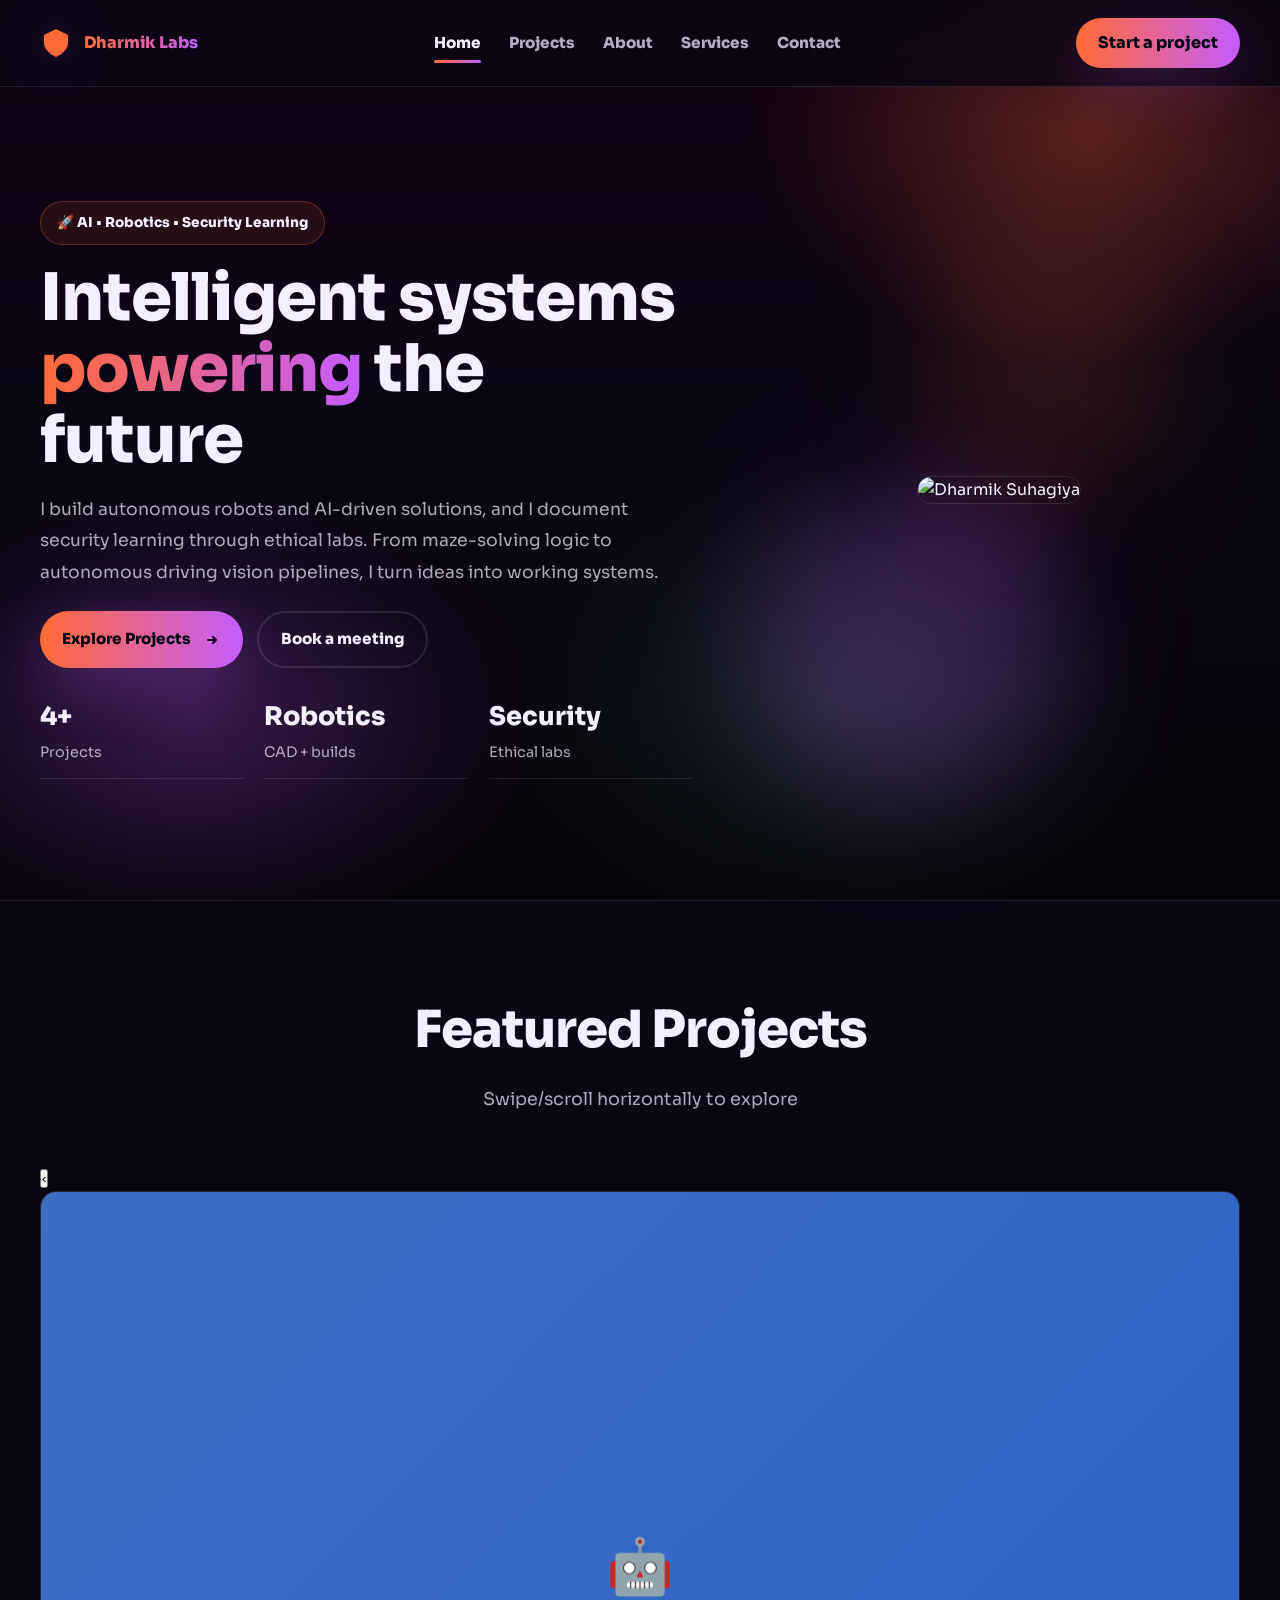
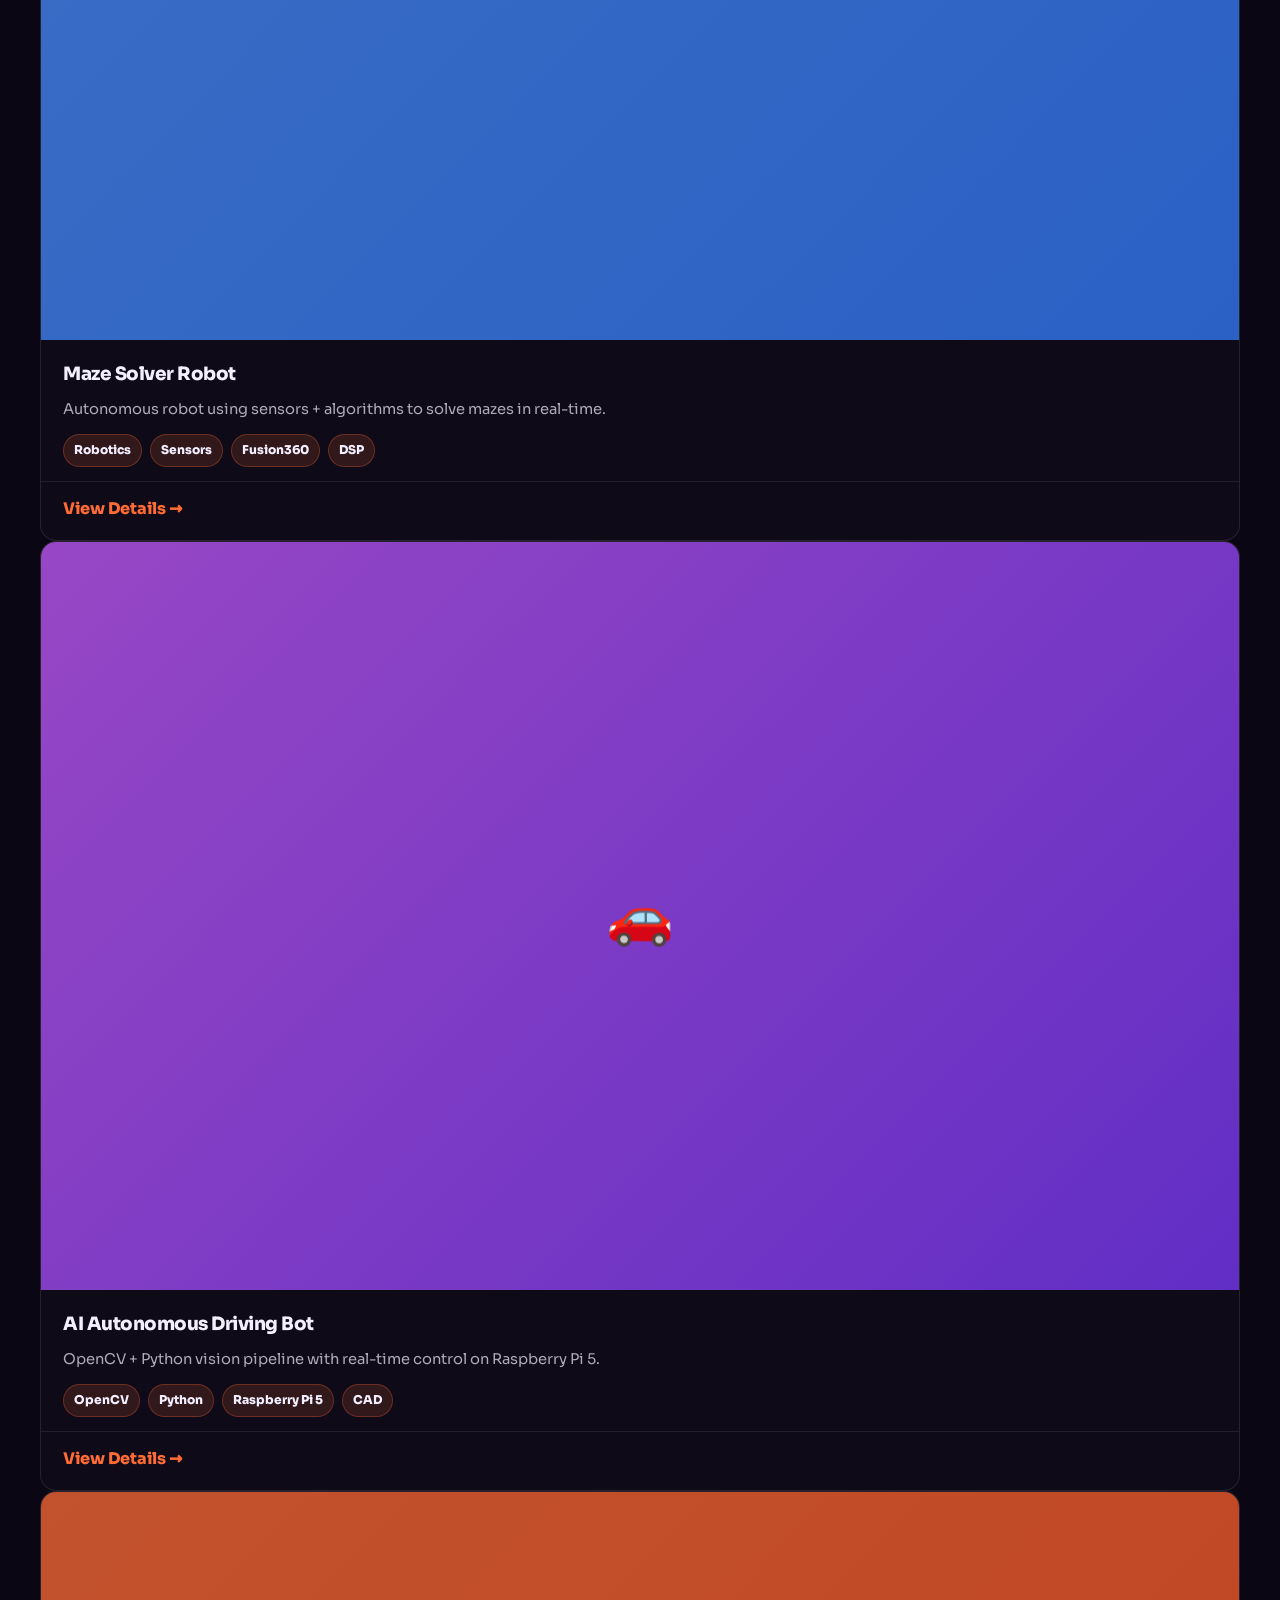
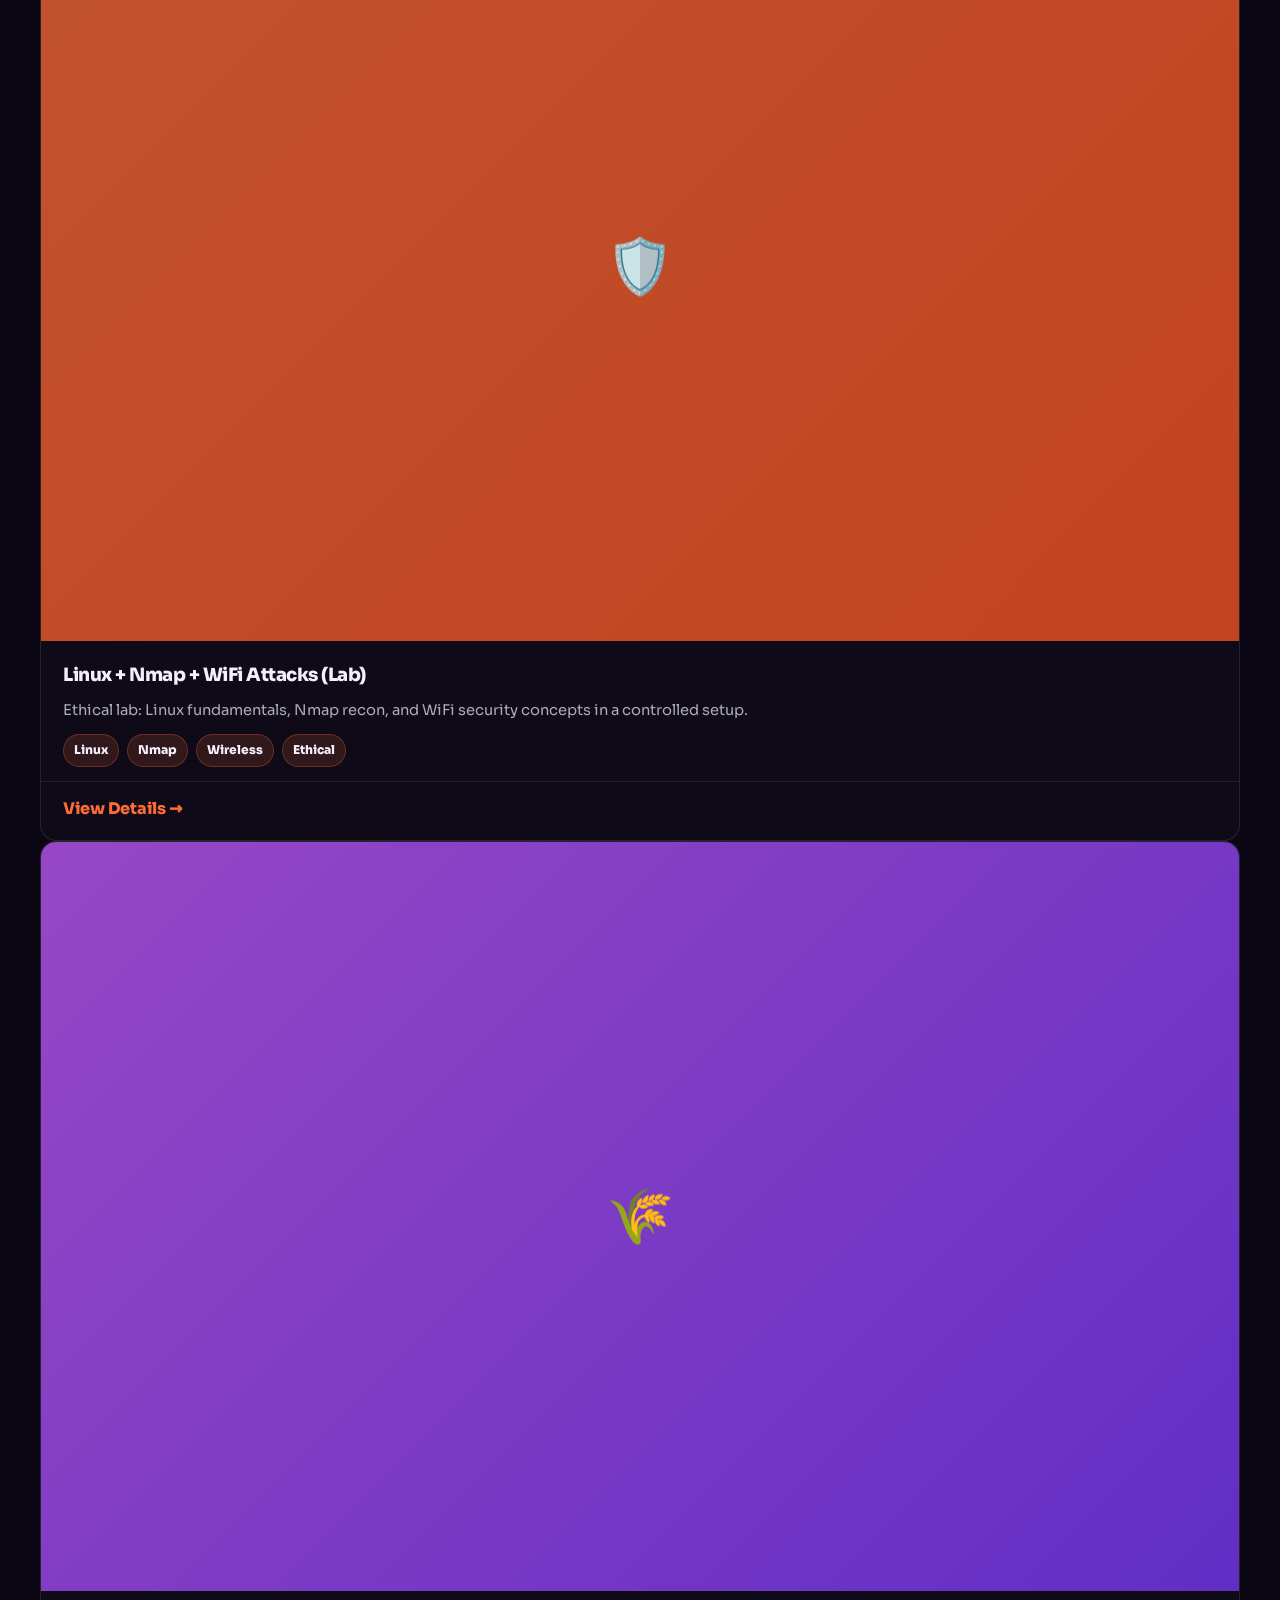
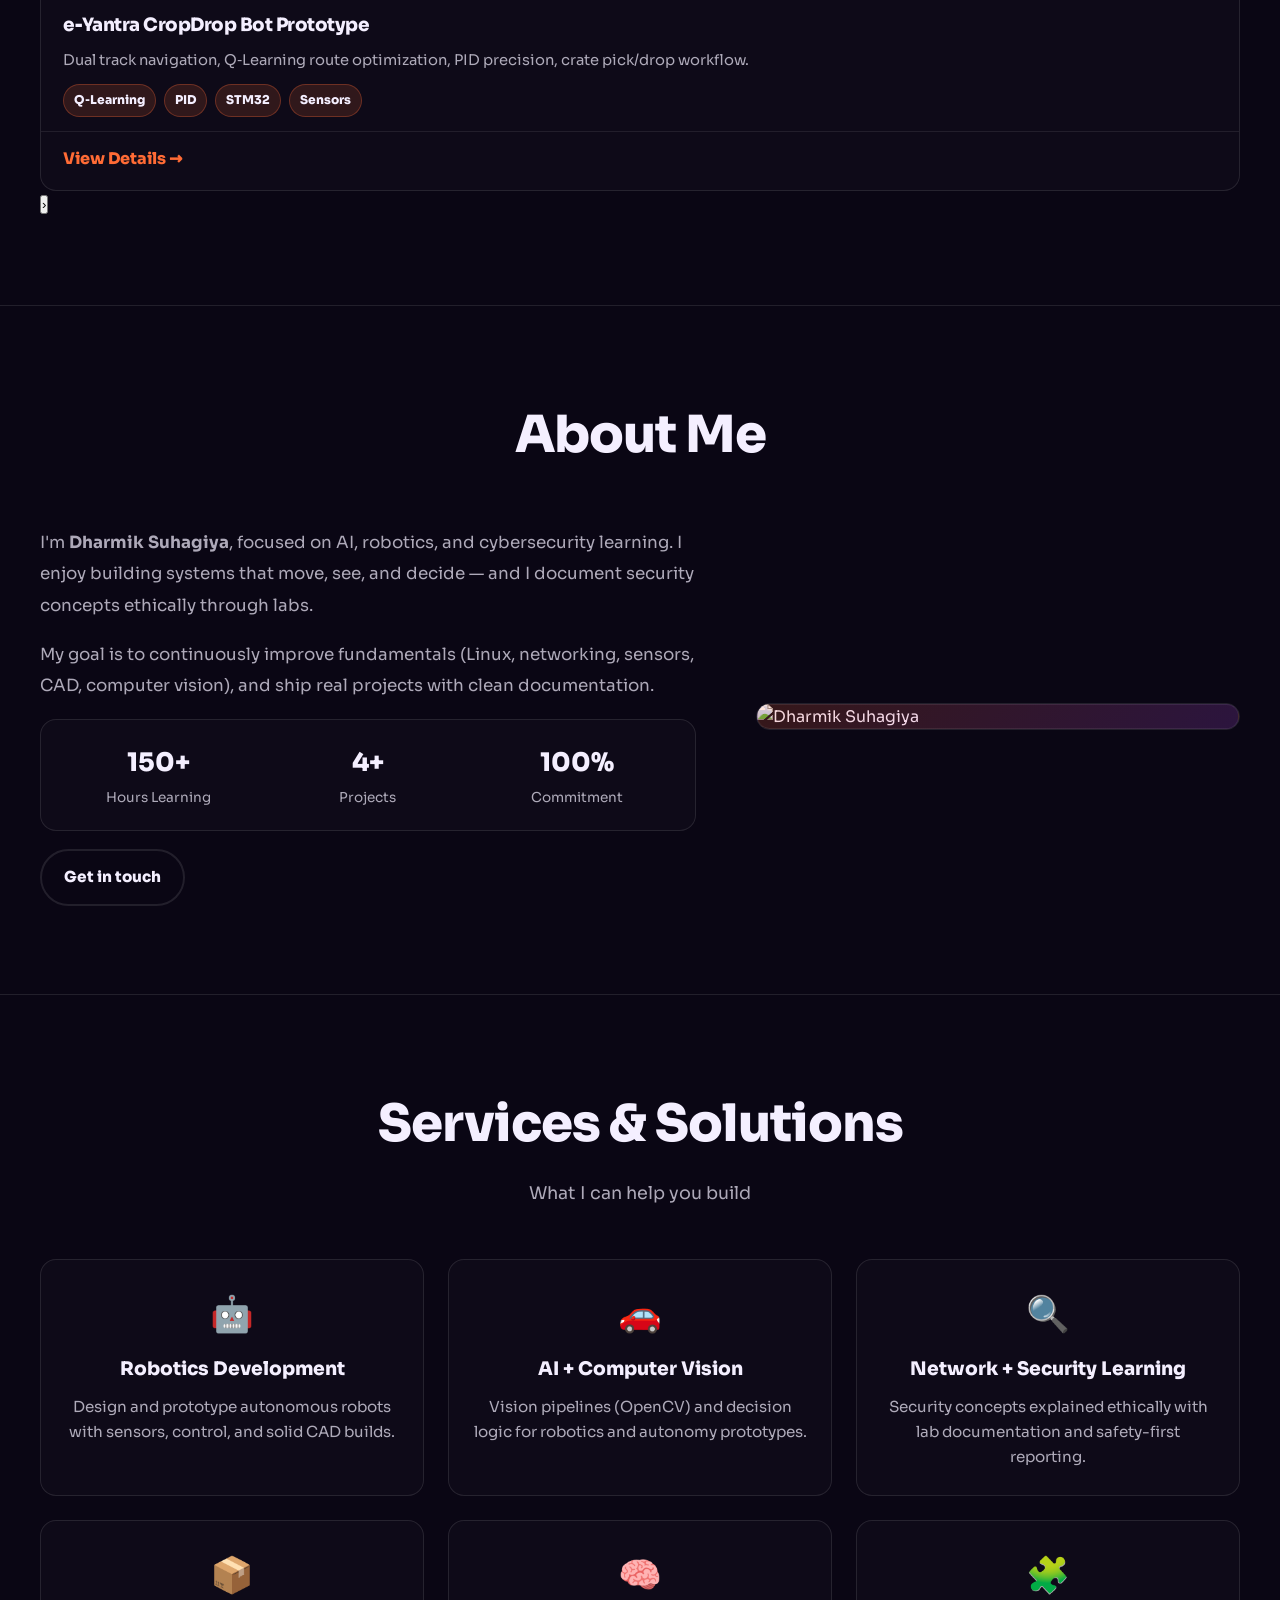
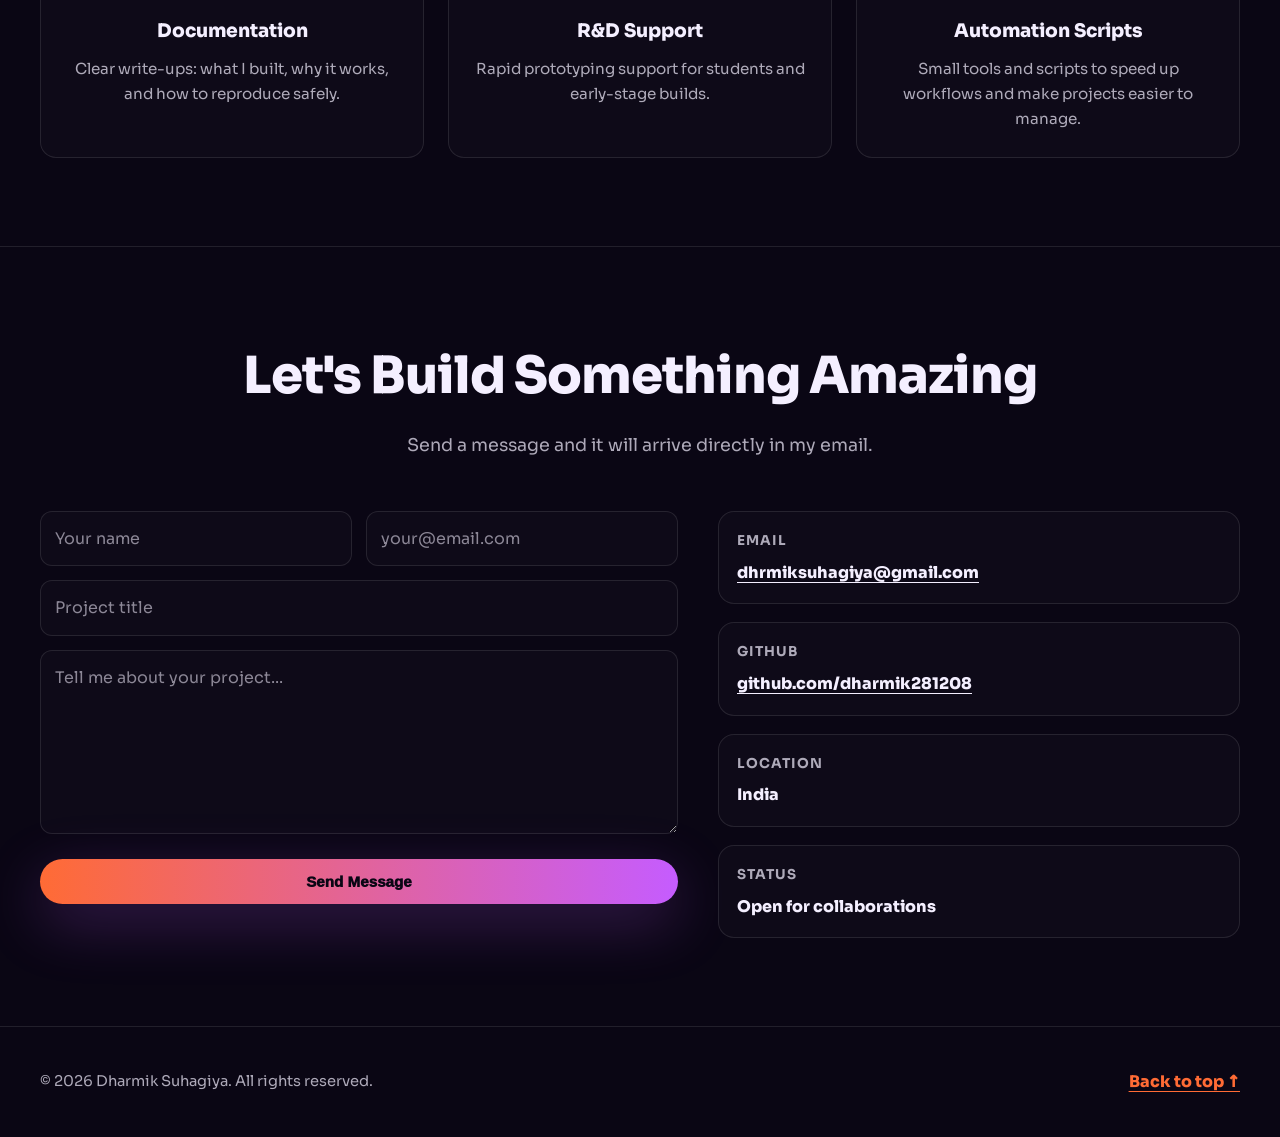
==== commit 7b1bb1e5: "Update index.html" ====
--- a/index.html
+++ b/index.html
@@ -9,12 +9,11 @@
   <link rel="icon" href="assets/favicon.svg" type="image/svg+xml" />
   <link rel="stylesheet" href="style.css" />
 
-  <!-- EmailJS (for contact form email delivery) -->
+  <!-- EmailJS -->
   <script src="https://cdn.jsdelivr.net/npm/@emailjs/browser@3/dist/email.min.js"></script>
 </head>
 
 <body>
-  <!-- Animated gradient background -->
   <div class="bg-gradient"></div>
 
   <!-- Mobile menu backdrop -->
@@ -52,7 +51,7 @@
       </button>
     </div>
 
-    <!-- Mobile menu overlay -->
+    <!-- Mobile menu -->
     <div id="mobileNav" class="mobile-nav" hidden>
       <div class="mobile-nav-card">
         <a href="#home">Home</a>
@@ -64,7 +63,7 @@
     </div>
   </header>
 
-  <!-- Hero Section -->
+  <!-- Hero -->
   <section id="home" class="hero">
     <div class="container hero-wrapper">
       <div class="hero-content">
@@ -87,12 +86,11 @@
             </svg>
           </a>
           <a class="btn btn-secondary" href="#contact">Book a meeting</a>
-          <a class="btn btn-secondary" href="Dharmikcer.pdf" target="_blank" rel="noreferrer">Certificate</a>
         </div>
 
         <div class="hero-stats">
           <div class="stat-item">
-            <div class="stat-number">3+</div>
+            <div class="stat-number">4+</div>
             <div class="stat-label">Projects</div>
           </div>
           <div class="stat-item">
@@ -116,99 +114,105 @@
     </div>
   </section>
 
-  <!-- Projects Section -->
+  <!-- Projects (horizontal scroll) -->
   <section id="projects" class="section projects-section">
     <div class="container">
       <div class="section-header">
         <h2 class="section-title">Featured Projects</h2>
-        <p class="section-subtitle">Robotics builds + AI systems + ethical security learning labs</p>
-      </div>
-
-      <div class="projects-grid">
-        <!-- Project 1: Maze Solver -->
-        <a href="project-maze-solver.html" class="project-card">
-          <div class="project-image-box">
-            <div class="project-gradient grad-blue"></div>
-            <div class="project-icon">🤖</div>
-          </div>
-
-          <div class="project-info">
-            <h3>Maze Solver Robot</h3>
-            <p>Autonomous robot using sensors and pathfinding algorithms to solve mazes in real-time.</p>
-
-            <div class="project-tech-list">
-              <span class="tech-badge">Robotics</span>
-              <span class="tech-badge">Sensors</span>
-              <span class="tech-badge">Algorithms</span>
-              <span class="tech-badge">Fusion360</span>
-            </div>
-          </div>
-
-          <div class="project-footer">
-            <span class="view-more">View Details →</span>
-          </div>
-        </a>
-
-        <!-- Project 2: Autonomous Driving -->
-        <a href="project-autonomous-driving.html" class="project-card">
-          <div class="project-image-box">
-            <div class="project-gradient grad-purple"></div>
-            <div class="project-icon">🚗</div>
-          </div>
-
-          <div class="project-info">
-            <h3>AI Autonomous Driving Bot</h3>
-            <p>Computer vision + control logic for an autonomous driving bot built for learning and prototyping.</p>
-
-            <div class="project-tech-list">
-              <span class="tech-badge">OpenCV</span>
-              <span class="tech-badge">Python</span>
-              <span class="tech-badge">Computer Vision</span>
-              <span class="tech-badge">Raspberry Pi 5</span>
-            </div>
-          </div>
-
-          <div class="project-footer">
-            <span class="view-more">View Details →</span>
-          </div>
-        </a>
-
-        <!-- Project 3: Option A -->
-        <a href="project-linux-nmap-wifi.html" class="project-card">
-          <div class="project-image-box">
-            <div class="project-gradient grad-orange"></div>
-            <div class="project-icon">🛡️</div>
-          </div>
-
-          <div class="project-info">
-            <h3>Linux + Nmap + WiFi Attacks (Lab Project)</h3>
-            <p>
-              Ethical learning lab covering Linux basics, network scanning with Nmap, and WiFi security concepts
-              (bruteforce + deauth) in a controlled environment.
-            </p>
-
-            <div class="project-tech-list">
-              <span class="tech-badge">Linux</span>
-              <span class="tech-badge">Nmap</span>
-              <span class="tech-badge">Wireless</span>
-              <span class="tech-badge">Ethical Lab</span>
-            </div>
-          </div>
-
-          <div class="project-footer">
-            <span class="view-more">View Details →</span>
-          </div>
-        </a>
-      </div>
-    </div>
-  </section>
-
-  <!-- About Section -->
+        <p class="section-subtitle">Swipe/scroll horizontally to explore</p>
+      </div>
+
+      <div class="projects-bar">
+        <button class="projects-arrow" id="projectsPrev" type="button" aria-label="Scroll projects left">‹</button>
+
+        <div class="projects-scroll" id="projectsScroll" tabindex="0" aria-label="Projects horizontal list">
+          <!-- Maze -->
+          <a href="project-maze-solver.html" class="project-card">
+            <div class="project-image-box">
+              <div class="project-gradient grad-blue"></div>
+              <div class="project-icon">🤖</div>
+            </div>
+            <div class="project-info">
+              <h3>Maze Solver Robot</h3>
+              <p>Autonomous robot using sensors + algorithms to solve mazes in real-time.</p>
+              <div class="project-tech-list">
+                <span class="tech-badge">Robotics</span>
+                <span class="tech-badge">Sensors</span>
+                <span class="tech-badge">Fusion360</span>
+                <span class="tech-badge">DSP</span>
+              </div>
+            </div>
+            <div class="project-footer"><span class="view-more">View Details →</span></div>
+          </a>
+
+          <!-- Driving -->
+          <a href="project-autonomous-driving.html" class="project-card">
+            <div class="project-image-box">
+              <div class="project-gradient grad-purple"></div>
+              <div class="project-icon">🚗</div>
+            </div>
+            <div class="project-info">
+              <h3>AI Autonomous Driving Bot</h3>
+              <p>OpenCV + Python vision pipeline with real-time control on Raspberry Pi 5.</p>
+              <div class="project-tech-list">
+                <span class="tech-badge">OpenCV</span>
+                <span class="tech-badge">Python</span>
+                <span class="tech-badge">Raspberry Pi 5</span>
+                <span class="tech-badge">CAD</span>
+              </div>
+            </div>
+            <div class="project-footer"><span class="view-more">View Details →</span></div>
+          </a>
+
+          <!-- Linux Lab -->
+          <a href="project-linux-nmap-wifi.html" class="project-card">
+            <div class="project-image-box">
+              <div class="project-gradient grad-orange"></div>
+              <div class="project-icon">🛡️</div>
+            </div>
+            <div class="project-info">
+              <h3>Linux + Nmap + WiFi Attacks (Lab)</h3>
+              <p>Ethical lab: Linux fundamentals, Nmap recon, and WiFi security concepts in a controlled setup.</p>
+              <div class="project-tech-list">
+                <span class="tech-badge">Linux</span>
+                <span class="tech-badge">Nmap</span>
+                <span class="tech-badge">Wireless</span>
+                <span class="tech-badge">Ethical</span>
+              </div>
+            </div>
+            <div class="project-footer"><span class="view-more">View Details →</span></div>
+          </a>
+
+          <!-- e-Yantra -->
+          <a href="project-eyantra-cropdrop.html" class="project-card">
+            <div class="project-image-box">
+              <div class="project-gradient grad-purple"></div>
+              <div class="project-icon">🌾</div>
+            </div>
+            <div class="project-info">
+              <h3>e‑Yantra CropDrop Bot Prototype</h3>
+              <p>Dual track navigation, Q‑Learning route optimization, PID precision, crate pick/drop workflow.</p>
+              <div class="project-tech-list">
+                <span class="tech-badge">Q‑Learning</span>
+                <span class="tech-badge">PID</span>
+                <span class="tech-badge">STM32</span>
+                <span class="tech-badge">Sensors</span>
+              </div>
+            </div>
+            <div class="project-footer"><span class="view-more">View Details →</span></div>
+          </a>
+        </div>
+
+        <button class="projects-arrow" id="projectsNext" type="button" aria-label="Scroll projects right">›</button>
+      </div>
+
+    </div>
+  </section>
+
+  <!-- About -->
   <section id="about" class="section about-section">
     <div class="container">
-      <div class="section-header">
-        <h2 class="section-title">About Me</h2>
-      </div>
+      <div class="section-header"><h2 class="section-title">About Me</h2></div>
 
       <div class="about-grid">
         <div class="about-content">
@@ -216,29 +220,18 @@
             I'm <strong>Dharmik Suhagiya</strong>, focused on AI, robotics, and cybersecurity learning. I enjoy
             building systems that move, see, and decide — and I document security concepts ethically through labs.
           </p>
-
           <p class="about-text">
             My goal is to continuously improve fundamentals (Linux, networking, sensors, CAD, computer vision),
             and ship real projects with clean documentation.
           </p>
 
           <div class="about-stats">
-            <div class="stat-box">
-              <div class="stat-number">150+</div>
-              <div class="stat-label">Hours Learning</div>
-            </div>
-            <div class="stat-box">
-              <div class="stat-number">3+</div>
-              <div class="stat-label">Projects</div>
-            </div>
-            <div class="stat-box">
-              <div class="stat-number">100%</div>
-              <div class="stat-label">Commitment</div>
-            </div>
+            <div class="stat-box"><div class="stat-number">150+</div><div class="stat-label">Hours Learning</div></div>
+            <div class="stat-box"><div class="stat-number">4+</div><div class="stat-label">Projects</div></div>
+            <div class="stat-box"><div class="stat-number">100%</div><div class="stat-label">Commitment</div></div>
           </div>
 
           <div class="cta-group">
-            <a href="Dharmikcer.pdf" target="_blank" rel="noreferrer" class="btn btn-primary">Download Certificate</a>
             <a href="#contact" class="btn btn-secondary">Get in touch</a>
           </div>
         </div>
@@ -253,7 +246,7 @@
     </div>
   </section>
 
-  <!-- Services Section -->
+  <!-- Services -->
   <section id="services" class="section services-section">
     <div class="container">
       <div class="section-header">
@@ -281,27 +274,27 @@
         </div>
 
         <div class="service-card">
+          <div class="service-icon">📦</div>
+          <h3>Documentation</h3>
+          <p>Clear write-ups: what I built, why it works, and how to reproduce safely.</p>
+        </div>
+
+        <div class="service-card">
+          <div class="service-icon">🧠</div>
+          <h3>R&D Support</h3>
+          <p>Rapid prototyping support for students and early-stage builds.</p>
+        </div>
+
+        <div class="service-card">
           <div class="service-icon">🧩</div>
           <h3>Automation Scripts</h3>
           <p>Small tools and scripts to speed up workflows and make projects easier to manage.</p>
         </div>
-
-        <div class="service-card">
-          <div class="service-icon">📦</div>
-          <h3>Documentation</h3>
-          <p>Clear write-ups: what I built, why it works, and how to reproduce safely.</p>
-        </div>
-
-        <div class="service-card">
-          <div class="service-icon">🧠</div>
-          <h3>R&D Support</h3>
-          <p>Rapid prototyping support for students and early-stage builds.</p>
-        </div>
-      </div>
-    </div>
-  </section>
-
-  <!-- Contact Section -->
+      </div>
+    </div>
+  </section>
+
+  <!-- Contact -->
   <section id="contact" class="section contact-section">
     <div class="container">
       <div class="section-header">
@@ -368,6 +361,6 @@
     </div>
   </footer>
 
-  <script src="js/script.js"></script>
+  <script src="script.js"></script>
 </body>
 </html>
--- a/style.css
+++ b/style.css
@@ -1,1263 +1,656 @@
-@import url("https://fonts.googleapis.com/css2?family=Sora:wght@400;600;700;800&display=swap");
-
-:root {
-  --primary: #FF6B35;
-  --secondary: #C55CFF;
-  --accent: #7CF7D2;
-  --dark: #0a0614;
-  --darker: #050208;
-  --text: #f4efff;
-  --muted: rgba(244, 239, 255, 0.7);
-  --border: rgba(255, 255, 255, 0.1);
-  
-  --max-width: 1200px;
-  --pad: 24px;
-  --radius: 16px;
-}
-
-* {
-  margin: 0;
-  padding: 0;
-  box-sizing: border-box;
-}
-
-html {
-  scroll-behavior: smooth;
-}
-
-body {
-  font-family: 'Sora', -apple-system, BlinkMacSystemFont, 'Segoe UI', sans-serif;
-  color: var(--text);
-  background: var(--dark);
-  overflow-x: hidden;
-  line-height: 1.6;
-}
-
-a {
-  color: inherit;
-  text-decoration: none;
-}
-
-.sr-only {
-  position: absolute;
-  width: 1px;
-  height: 1px;
-  padding: 0;
-  margin: -1px;
-  overflow: hidden;
-  clip: rect(0, 0, 0, 0);
-  white-space: nowrap;
-  border: 0;
-}
-
-.container {
-  width: min(var(--max-width), calc(100% - 2 * var(--pad)));
-  margin: 0 auto;
-  padding: 0 var(--pad);
-}
-
-.bg-gradient {
-  position: fixed;
-  inset: 0;
-  z-index: 0;
-  background: 
-    radial-gradient(ellipse 600px 400px at 85% 15%, rgba(255, 107, 53, 0.3), transparent 50%),
-    radial-gradient(ellipse 600px 400px at 15% 85%, rgba(197, 92, 255, 0.2), transparent 50%),
-    linear-gradient(180deg, #120013 0%, #0a0614 50%, #050208 100%);
-  pointer-events: none;
+@import url("https://fonts.googleapis.com/css2?family=Sora:wght@400;600;700;800;900&display=swap");
+
+:root{
+  --primary:#FF6B35;
+  --secondary:#C55CFF;
+  --accent:#7CF7D2;
+  --bg:#0a0614;
+  --text:#f4efff;
+  --muted:rgba(244,239,255,.70);
+  --border:rgba(255,255,255,.10);
+
+  --max:1200px;
+  --pad:24px;
+  --r:16px;
+}
+
+*{ box-sizing:border-box; margin:0; padding:0; }
+html{ scroll-behavior:smooth; }
+body{
+  font-family:Sora, system-ui, -apple-system, Segoe UI, Roboto, Arial, sans-serif;
+  background:var(--bg);
+  color:var(--text);
+  overflow-x:hidden;
+  line-height:1.6;
+}
+
+a{ color:inherit; text-decoration:none; }
+
+.sr-only{
+  position:absolute; width:1px; height:1px; padding:0; margin:-1px; overflow:hidden;
+  clip:rect(0,0,0,0); white-space:nowrap; border:0;
+}
+
+.container{ width:min(var(--max), calc(100% - 2*var(--pad))); margin:0 auto; }
+
+/* Background */
+.bg-gradient{
+  position:fixed; inset:0; z-index:0; pointer-events:none;
+  background:
+    radial-gradient(ellipse 620px 420px at 85% 15%, rgba(255,107,53,.30), transparent 55%),
+    radial-gradient(ellipse 640px 420px at 15% 80%, rgba(197,92,255,.25), transparent 55%),
+    radial-gradient(ellipse 560px 420px at 65% 78%, rgba(124,247,210,.12), transparent 60%),
+    linear-gradient(180deg, #120013 0%, #0a0614 45%, #050208 100%);
 }
 
 /* Topbar */
-.topbar {
-  position: fixed;
-  top: 0;
-  left: 0;
-  right: 0;
-  z-index: 100;
-  padding: 20px 0;
-  background: rgba(10, 6, 20, 0.8);
-  backdrop-filter: blur(12px);
-  border-bottom: 1px solid var(--border);
-}
-
-.topbar-inner {
-  display: flex;
-  align-items: center;
-  justify-content: space-between;
-  gap: 32px;
-}
-
-.logo {
-  display: flex;
-  align-items: center;
-  gap: 12px;
-  font-weight: 700;
-  font-size: 1.1rem;
-  z-index: 10;
-  transition: transform 0.3s;
-}
-
-.logo:hover {
-  transform: scale(1.05);
-}
-
-.logo-icon {
-  filter: drop-shadow(0 0 20px rgba(197, 92, 255, 0.3));
-}
-
-.logo-text {
+.topbar{
+  position:fixed; top:0; left:0; right:0;
+  z-index:100;
+  background:rgba(10,6,20,.78);
+  backdrop-filter: blur(14px);
+  border-bottom:1px solid var(--border);
+  padding:18px 0;
+}
+.topbar-inner{
+  display:flex; align-items:center; justify-content:space-between;
+  gap:24px;
+}
+.logo{ display:flex; align-items:center; gap:12px; font-weight:800; }
+.logo-icon{ filter: drop-shadow(0 0 20px rgba(197,92,255,.30)); }
+.logo-text{
   background: linear-gradient(90deg, var(--primary), var(--secondary));
-  -webkit-background-clip: text;
-  background-clip: text;
-  -webkit-text-fill-color: transparent;
-}
-
-.nav {
-  display: flex;
-  align-items: center;
-  gap: 32px;
-}
-
-.nav-link {
-  font-weight: 600;
-  font-size: 0.95rem;
-  opacity: 0.7;
-  position: relative;
-  transition: opacity 0.3s;
-}
-
-.nav-link:hover,
-.nav-link.active {
-  opacity: 1;
-}
-
-.nav-link.active::after {
-  content: '';
-  position: absolute;
-  bottom: -8px;
-  left: 0;
-  right: 0;
-  height: 3px;
+  -webkit-background-clip:text;
+  background-clip:text;
+  color:transparent;
+}
+
+.nav{ display:flex; gap:28px; align-items:center; }
+.nav-link{
+  font-weight:800;
+  font-size:.95rem;
+  opacity:.72;
+  position:relative;
+  transition:opacity .25s ease;
+}
+.nav-link:hover, .nav-link.active{ opacity:1; }
+.nav-link.active::after{
+  content:"";
+  position:absolute;
+  left:0; right:0; bottom:-8px;
+  height:3px;
+  border-radius:999px;
   background: linear-gradient(90deg, var(--primary), var(--secondary));
-  border-radius: 2px;
-}
-
-.nav-cta {
-  padding: 12px 24px;
+}
+
+.nav-cta{
+  padding:12px 22px;
+  border-radius:999px;
+  font-weight:900;
+  background: linear-gradient(90deg, var(--primary), var(--secondary));
+  color:#0a0614;
+  box-shadow: 0 18px 60px rgba(197,92,255,.18);
+  transition: transform .2s ease, box-shadow .2s ease;
+}
+.nav-cta:hover{
+  transform: translateY(-2px);
+  box-shadow: 0 26px 90px rgba(197,92,255,.28);
+}
+
+.menu-btn{ display:none; width:44px; height:44px; border-radius:12px; cursor:pointer; }
+.menu-btn{
+  border:1px solid var(--border);
+  background:rgba(255,255,255,.05);
+  color:var(--text);
+  align-items:center; justify-content:center;
+}
+.menu-lines{ width:20px; height:2px; background:currentColor; position:relative; }
+.menu-lines::before, .menu-lines::after{
+  content:""; position:absolute; left:0;
+  width:20px; height:2px; background:currentColor;
+}
+.menu-lines::before{ top:-6px; }
+.menu-lines::after{ top:6px; }
+
+/* Mobile menu */
+.menu-backdrop{
+  position:fixed; inset:0; z-index:90;
+  background: rgba(0,0,0,.35);
+  backdrop-filter: blur(8px);
+}
+.mobile-nav{
+  position:fixed;
+  top:78px; left:0; right:0;
+  z-index:95;
+  padding: 0 16px;
+}
+.mobile-nav-card{
+  border-radius:16px;
+  border:1px solid var(--border);
+  background: rgba(10,6,20,.95);
+  backdrop-filter: blur(16px);
+  padding:12px;
+  display:flex;
+  flex-direction:column;
+  gap:8px;
+}
+.mobile-nav-card a{
+  padding:12px;
+  border-radius:12px;
+  font-weight:900;
+  transition: background .2s ease;
+}
+.mobile-nav-card a:hover{ background: rgba(255,107,53,.12); }
+
+/* Hero */
+.hero{
+  position:relative;
+  z-index:1;
+  padding-top:120px;
+  min-height: 100vh;
+  display:flex;
+  align-items:center;
+}
+.hero-wrapper{
+  display:grid;
+  grid-template-columns: 1.15fr .85fr;
+  gap: 64px;
+  align-items:center;
+  padding: 40px 0 80px;
+}
+.hero-badge{
+  display:inline-block;
+  width:fit-content;
+  padding:10px 16px;
+  border-radius:999px;
+  border:1px solid rgba(255,107,53,.30);
+  background: rgba(255,107,53,.10);
+  font-weight:800;
+  font-size:.85rem;
+}
+.hero-title{
+  margin-top:18px;
+  font-size: clamp(2.4rem, 6vw, 4.1rem);
+  line-height:1.08;
+  font-weight:950;
+  letter-spacing:-1px;
+}
+.grad-text{
+  background: linear-gradient(90deg, var(--primary), var(--secondary));
+  -webkit-background-clip:text;
+  background-clip:text;
+  color:transparent;
+}
+.hero-subtitle{
+  margin-top: 18px;
+  font-size: 1.08rem;
+  color: var(--muted);
+  max-width: 56ch;
+  line-height: 1.85;
+}
+.hero-actions{
+  display:flex;
+  gap:14px;
+  flex-wrap:wrap;
+  margin-top: 22px;
+}
+.btn{
+  display:inline-flex;
+  gap:10px;
+  align-items:center;
+  justify-content:center;
+  padding: 14px 22px;
   border-radius: 999px;
+  font-weight: 950;
+  font-size: .95rem;
+  cursor:pointer;
+  transition: transform .18s ease, box-shadow .18s ease, background .18s ease, border-color .18s ease;
+}
+.btn-primary{
+  border:none;
   background: linear-gradient(90deg, var(--primary), var(--secondary));
-  font-weight: 700;
-  color: #000;
-  box-shadow: 0 20px 60px rgba(197, 92, 255, 0.2);
-  transition: all 0.3s;
-}
-
-.nav-cta:hover {
-  transform: translateY(-2px);
-  box-shadow: 0 25px 80px rgba(197, 92, 255, 0.4);
-}
-
-.menu-btn {
-  display: none;
-  width: 44px;
-  height: 44px;
-  border: 1px solid var(--border);
-  background: rgba(255, 255, 255, 0.05);
-  color: var(--text);
-  border-radius: 12px;
-  align-items: center;
-  justify-content: center;
-  cursor: pointer;
-}
-
-.menu-lines {
-  width: 20px;
-  height: 2px;
-  background: currentColor;
-  position: relative;
-}
-
-.menu-lines::before,
-.menu-lines::after {
-  content: '';
-  position: absolute;
-  width: 20px;
-  height: 2px;
-  background: currentColor;
-  left: 0;
-}
-
-.menu-lines::before {
-  top: -6px;
-}
-
-.menu-lines::after {
-  top: 6px;
-}
-
-.mobile-nav {
-  position: fixed;
-  top: 80px;
-  left: 0;
-  right: 0;
-  z-index: 95;
-  padding: 0 16px;
-}
-
-.mobile-nav-card {
-  max-width: 100%;
-  border-radius: 16px;
-  border: 1px solid var(--border);
-  background: rgba(10, 6, 20, 0.95);
-  backdrop-filter: blur(16px);
-  padding: 12px;
-  display: flex;
-  flex-direction: column;
-  gap: 8px;
-}
-
-.mobile-nav-card a {
-  padding: 12px;
-  border-radius: 12px;
-  font-weight: 700;
-  color: var(--text);
-  transition: all 0.3s;
-}
-
-.mobile-nav-card a:hover {
-  background: rgba(255, 107, 53, 0.1);
-  border-color: var(--primary);
-}
-
-.menu-backdrop {
-  position: fixed;
-  inset: 0;
-  z-index: 90;
-  background: rgba(0, 0, 0, 0.35);
-  backdrop-filter: blur(8px);
-}
-
-/* Hero */
-.hero {
-  position: relative;
-  z-index: 1;
-  padding-top: 120px;
-  min-height: 100vh;
-  display: flex;
-  align-items: center;
-}
-
-.hero-wrapper {
-  display: grid;
-  grid-template-columns: 1fr 1fr;
-  gap: 64px;
-  align-items: center;
-  padding: 40px 0 80px;
-}
-
-.hero-content {
-  display: flex;
-  flex-direction: column;
-  gap: 24px;
-}
-
-.hero-badge {
-  display: inline-block;
-  width: fit-content;
-  padding: 10px 16px;
-  border-radius: 999px;
-  background: rgba(255, 107, 53, 0.1);
-  border: 1px solid rgba(255, 107, 53, 0.3);
-  font-size: 0.85rem;
-  font-weight: 600;
-}
-
-.hero-title {
-  margin: 0;
-  font-size: clamp(2.5rem, 6vw, 4rem);
-  line-height: 1.1;
-  font-weight: 800;
-  letter-spacing: -1px;
-}
-
-.grad-text {
-  background: linear-gradient(90deg, var(--primary), var(--secondary));
-  -webkit-background-clip: text;
-  background-clip: text;
-  -webkit-text-fill-color: transparent;
-}
-
-.hero-subtitle {
-  margin: 0;
-  font-size: 1.1rem;
-  color: var(--muted);
-  max-width: 500px;
-  line-height: 1.8;
-}
-
-.hero-actions {
-  display: flex;
-  gap: 16px;
-  flex-wrap: wrap;
-}
-
-.btn {
-  display: inline-flex;
-  align-items: center;
-  gap: 8px;
-  padding: 14px 28px;
-  border-radius: 999px;
-  font-weight: 700;
-  font-size: 0.95rem;
-  border: none;
-  cursor: pointer;
-  transition: all 0.3s;
-}
-
-.btn-primary {
-  background: linear-gradient(90deg, var(--primary), var(--secondary));
-  color: #000;
-  box-shadow: 0 20px 60px rgba(197, 92, 255, 0.3);
-}
-
-.btn-primary:hover {
-  transform: translateY(-2px);
-  box-shadow: 0 25px 80px rgba(197, 92, 255, 0.4);
-}
-
-.btn-secondary {
+  color:#0a0614;
+  box-shadow: 0 18px 60px rgba(197,92,255,.25);
+}
+.btn-primary:hover{ transform: translateY(-2px); box-shadow: 0 26px 90px rgba(197,92,255,.35); }
+.btn-secondary{
   background: transparent;
   color: var(--text);
   border: 2px solid var(--border);
 }
-
-.btn-secondary:hover {
-  border-color: var(--primary);
-  background: rgba(255, 107, 53, 0.1);
-}
-
-.hero-stats {
-  display: grid;
-  grid-template-columns: repeat(3, 1fr);
-  gap: 24px;
-  margin-top: 24px;
-}
-
-.stat-item {
-  padding-bottom: 16px;
-  border-bottom: 1px solid var(--border);
-}
-
-.stat-number {
-  font-size: 1.8rem;
-  font-weight: 800;
-  margin-bottom: 4px;
-}
-
-.stat-label {
-  font-size: 0.9rem;
-  color: var(--muted);
-}
-
-.hero-image-wrapper {
-  position: relative;
-  display: flex;
-  align-items: center;
-  justify-content: center;
-}
-
-.hero-image {
-  position: relative;
-  display: flex;
-  align-items: center;
-  justify-content: center;
-}
-
-.profile-img {
-  width: 100%;
-  max-width: 450px;
+.btn-secondary:hover{ border-color: rgba(255,107,53,.45); background: rgba(255,107,53,.08); }
+
+.hero-stats{
+  margin-top: 28px;
+  display:grid;
+  grid-template-columns: repeat(3,1fr);
+  gap: 20px;
+}
+.stat-item{ padding-bottom: 14px; border-bottom: 1px solid var(--border); }
+.stat-number{ font-size: 1.6rem; font-weight: 950; margin-bottom: 4px; }
+.stat-label{ font-size: .9rem; color: var(--muted); }
+
+/* Hero image */
+.hero-image-wrapper{ display:flex; justify-content:center; }
+.hero-image{ position:relative; display:flex; justify-content:center; align-items:center; }
+.profile-img{
+  width:100%;
+  max-width: 440px;
   border-radius: 20px;
   border: 1px solid var(--border);
-  box-shadow: 0 40px 120px rgba(197, 92, 255, 0.2);
+  box-shadow: 0 40px 130px rgba(197,92,255,.22);
+  position:relative;
   z-index: 2;
-  position: relative;
-}
-
-.glow {
-  position: absolute;
-  border-radius: 50%;
-  filter: blur(60px);
-  z-index: 1;
-}
-
-.glow-1 {
-  width: 300px;
-  height: 300px;
-  background: rgba(197, 92, 255, 0.2);
-  top: 20%;
-  right: 10%;
-}
-
-.glow-2 {
-  width: 250px;
-  height: 250px;
-  background: rgba(255, 107, 53, 0.1);
-  bottom: 20%;
-  left: 0;
-}
-
-/* Sections */
-.section {
-  position: relative;
-  z-index: 1;
-  padding: 80px 0;
+}
+.glow{ position:absolute; border-radius:50%; filter: blur(60px); z-index:1; }
+.glow-1{ width:320px; height:320px; background: rgba(197,92,255,.20); top: 10%; right: 5%; }
+.glow-2{ width:260px; height:260px; background: rgba(255,107,53,.14); bottom: 10%; left: 0; }
+
+/* Section */
+.section{
+  position:relative;
+  z-index:1;
+  padding: 88px 0;
   border-top: 1px solid var(--border);
 }
-
-.section-header {
-  text-align: center;
-  margin-bottom: 48px;
-}
-
-.section-title {
-  margin: 0 0 16px;
-  font-size: clamp(2rem, 5vw, 3.5rem);
-  font-weight: 800;
-  letter-spacing: -1px;
-}
-
-.section-subtitle {
-  font-size: 1.2rem;
-  color: var(--muted);
-  margin: 0;
-}
-
-/* Projects Section */
-.projects-grid {
-  display: grid;
+.section-header{
+  text-align:center;
+  margin-bottom: 52px;
+}
+.section-title{
+  font-size: clamp(2rem, 5vw, 3.2rem);
+  font-weight: 980;
+  letter-spacing:-1px;
+  margin-bottom: 14px;
+}
+.section-subtitle{
+  font-size: 1.1rem;
+  color: var(--muted);
+}
+
+/* Projects */
+.projects-grid{
+  display:grid;
   grid-template-columns: repeat(3, 1fr);
   gap: 28px;
 }
-
-.project-card {
-  display: flex;
-  flex-direction: column;
-  border-radius: 16px;
-  border: 1px solid var(--border);
-  background: rgba(255, 255, 255, 0.02);
-  overflow: hidden;
-  transition: all 0.3s;
-  cursor: pointer;
-  position: relative;
-  height: 100%;
-}
-
-.project-card::before {
-  content: '';
-  position: absolute;
-  inset: 0;
-  background: radial-gradient(circle at top right, rgba(197, 92, 255, 0.1), transparent);
-  opacity: 0;
-  transition: opacity 0.3s;
-  z-index: 0;
-}
-
-.project-card:hover {
-  border-color: var(--primary);
-  background: rgba(255, 107, 53, 0.05);
+.project-card{
+  display:flex;
+  flex-direction:column;
+  border-radius: var(--r);
+  border:1px solid var(--border);
+  background: rgba(255,255,255,.02);
+  overflow:hidden;
+  transition: transform .22s ease, border-color .22s ease, background .22s ease;
+  position:relative;
+}
+.project-card:hover{
   transform: translateY(-8px);
-}
-
-.project-card:hover::before {
-  opacity: 1;
-}
-
-.project-image-box {
-  position: relative;
-  width: 100%;
-  aspect-ratio: 1.2;
-  overflow: hidden;
-  z-index: 1;
-}
-
-.project-gradient {
-  position: absolute;
-  inset: 0;
-  opacity: 0.6;
-}
-
-.grad-blue {
-  background: linear-gradient(135deg, #4a90ff, #357eff);
-}
-
-.grad-purple {
-  background: linear-gradient(135deg, #c55cff, #7d3aff);
-}
-
-.grad-orange {
-  background: linear-gradient(135deg, #ff6b35, #ff5722);
-}
-
-.project-icon {
-  position: absolute;
-  inset: 0;
-  display: flex;
-  align-items: center;
-  justify-content: center;
-  font-size: 4rem;
-  z-index: 2;
-}
-
-.project-info {
-  padding: 24px;
+  border-color: rgba(255,107,53,.45);
+  background: rgba(255,107,53,.05);
+}
+.project-image-box{
+  position:relative;
+  width:100%;
+  aspect-ratio: 16 / 10;
+  overflow:hidden;
+}
+.project-gradient{ position:absolute; inset:0; opacity:.75; }
+.grad-blue{ background: linear-gradient(135deg, #4a90ff, #357eff); }
+.grad-purple{ background: linear-gradient(135deg, #c55cff, #7d3aff); }
+.grad-orange{ background: linear-gradient(135deg, #ff6b35, #ff5722); }
+.project-icon{
+  position:absolute; inset:0;
+  display:flex; align-items:center; justify-content:center;
+  font-size: 3.4rem;
+}
+.project-info{
+  padding: 22px 22px 14px;
+  display:flex;
+  flex-direction:column;
+  gap: 12px;
   flex: 1;
-  display: flex;
-  flex-direction: column;
-  gap: 16px;
-  z-index: 2;
-  position: relative;
-}
-
-.project-card h3 {
-  margin: 0;
-  font-size: 1.3rem;
-  font-weight: 700;
-  line-height: 1.3;
-}
-
-.project-card p {
-  margin: 0;
-  color: var(--muted);
-  font-size: 0.9rem;
-  line-height: 1.6;
-}
-
-.project-tech-list {
-  display: flex;
+}
+.project-info h3{
+  font-weight: 950;
+  letter-spacing:-.5px;
+  font-size: 1.15rem;
+  line-height:1.25;
+}
+.project-info p{
+  color: var(--muted);
+  font-size: .92rem;
+  line-height:1.65;
+}
+.project-tech-list{
+  display:flex;
   flex-wrap: wrap;
   gap: 8px;
   margin-top: auto;
 }
-
-.tech-badge {
-  display: inline-block;
-  padding: 6px 12px;
-  border-radius: 20px;
-  background: rgba(255, 107, 53, 0.15);
-  border: 1px solid rgba(255, 107, 53, 0.3);
-  font-size: 0.75rem;
-  font-weight: 600;
-  color: var(--text);
-}
-
-.project-footer {
-  padding: 16px 24px;
-  border-top: 1px solid var(--border);
-  display: flex;
-  align-items: center;
-  justify-content: space-between;
-  z-index: 2;
-  position: relative;
-}
-
-.view-more {
+.tech-badge{
+  display:inline-flex;
+  align-items:center;
+  padding: 6px 10px;
+  border-radius: 999px;
+  font-size: .76rem;
+  font-weight: 900;
+  background: rgba(255,107,53,.14);
+  border: 1px solid rgba(255,107,53,.30);
+}
+.project-footer{
+  padding: 14px 22px 18px;
+  border-top: 1px solid rgba(255,255,255,.08);
+}
+.view-more{
+  font-weight: 950;
   color: var(--primary);
-  font-weight: 700;
-  font-size: 0.9rem;
-  transition: all 0.3s;
-}
-
-.project-card:hover .view-more {
-  transform: translateX(4px);
-}
-
-/* About Section */
-.about-grid {
-  display: grid;
-  grid-template-columns: 1.2fr 1fr;
-  gap: 64px;
-  align-items: center;
-}
-
-.about-content {
-  display: flex;
-  flex-direction: column;
-  gap: 20px;
-}
-
-.about-text {
+  display:inline-block;
+  transition: transform .2s ease;
+}
+.project-card:hover .view-more{ transform: translateX(4px); }
+
+/* About */
+.about-grid{
+  display:grid;
+  grid-template-columns: 1.15fr .85fr;
+  gap: 60px;
+  align-items:center;
+}
+.about-text{
+  color: var(--muted);
   font-size: 1.05rem;
-  color: var(--muted);
-  line-height: 1.8;
-  margin: 0;
-}
-
-.about-stats {
-  display: grid;
-  grid-template-columns: repeat(3, 1fr);
-  gap: 20px;
-  padding: 24px;
-  border-radius: 16px;
-  background: rgba(255, 255, 255, 0.02);
-  border: 1px solid var(--border);
-  margin: 12px 0;
-}
-
-.stat-box {
-  text-align: center;
-}
-
-.stat-box .stat-number {
-  font-size: 1.8rem;
-  margin-bottom: 6px;
-}
-
-.stat-box .stat-label {
-  font-size: 0.85rem;
-  color: var(--muted);
-}
-
-.cta-group {
-  display: flex;
-  gap: 12px;
-  flex-wrap: wrap;
-  margin-top: 12px;
-}
-
-.about-image-wrapper {
-  position: relative;
-}
-
-.about-image {
-  position: relative;
-  border-radius: 16px;
-  overflow: hidden;
-  border: 1px solid var(--border);
-}
-
-.about-image img {
-  width: 100%;
-  display: block;
-  border-radius: 16px;
-}
-
-.frame-accent {
-  position: absolute;
-  inset: -1px;
-  border-radius: 16px;
-  background: linear-gradient(135deg, rgba(255, 107, 53, 0.2), rgba(197, 92, 255, 0.2));
-  pointer-events: none;
-  border: 2px solid var(--border);
-}
-
-/* Services Section */
-.services-grid {
-  display: grid;
+  line-height: 1.85;
+  margin-bottom: 18px;
+}
+.about-stats{
+  display:grid;
+  grid-template-columns: repeat(3,1fr);
+  gap: 18px;
+  padding: 22px;
+  border-radius: var(--r);
+  border: 1px solid var(--border);
+  background: rgba(255,255,255,.02);
+  margin: 18px 0;
+}
+.stat-box{ text-align:center; }
+.stat-box .stat-number{ font-size: 1.6rem; font-weight: 980; }
+.stat-box .stat-label{ color: var(--muted); font-size: .85rem; }
+.cta-group{ display:flex; gap: 12px; flex-wrap: wrap; }
+
+.about-image{
+  position:relative;
+  border-radius: var(--r);
+  overflow:hidden;
+  border: 1px solid var(--border);
+}
+.about-image img{ width:100%; display:block; }
+.frame-accent{
+  position:absolute; inset:-1px;
+  border-radius: var(--r);
+  pointer-events:none;
+  border: 2px solid rgba(255,255,255,.08);
+  background: linear-gradient(135deg, rgba(255,107,53,.18), rgba(197,92,255,.18));
+}
+
+/* Services */
+.services-grid{
+  display:grid;
   grid-template-columns: repeat(3, 1fr);
   gap: 24px;
 }
-
-.service-card {
-  padding: 32px 24px;
-  border-radius: 16px;
-  border: 1px solid var(--border);
-  background: rgba(255, 255, 255, 0.02);
-  transition: all 0.3s;
-  text-align: center;
-}
-
-.service-card:hover {
-  border-color: var(--primary);
-  background: rgba(255, 107, 53, 0.05);
-  transform: translateY(-4px);
-}
-
-.service-icon {
-  font-size: 2.5rem;
-  margin-bottom: 16px;
-}
-
-.service-card h3 {
-  margin: 0 0 12px;
-  font-weight: 700;
-  font-size: 1.1rem;
-}
-
-.service-card p {
-  margin: 0;
-  color: var(--muted);
-  font-size: 0.95rem;
-  line-height: 1.6;
-}
-
-/* Contact Section */
-.contact-wrapper {
-  display: grid;
-  grid-template-columns: 1.2fr 1fr;
-  gap: 48px;
-  margin-top: 48px;
-}
-
-.contact-form {
-  display: flex;
-  flex-direction: column;
-  gap: 16px;
-}
-
-.form-row {
-  display: grid;
-  grid-template-columns: 1fr 1fr;
-  gap: 16px;
-}
-
-.form-group {
-  display: flex;
-  flex-direction: column;
-}
-
-.form-group input,
-.form-group textarea {
-  width: 100%;
-  padding: 14px 16px;
+.service-card{
+  border-radius: var(--r);
+  border: 1px solid var(--border);
+  background: rgba(255,255,255,.02);
+  padding: 26px 22px;
+  text-align:center;
+  transition: transform .18s ease, border-color .18s ease, background .18s ease;
+}
+.service-card:hover{
+  transform: translateY(-6px);
+  border-color: rgba(255,107,53,.45);
+  background: rgba(255,107,53,.05);
+}
+.service-icon{ font-size: 2.2rem; margin-bottom: 12px; }
+.service-card h3{ font-weight: 980; margin-bottom: 10px; }
+.service-card p{ color: var(--muted); font-size: .95rem; line-height: 1.65; }
+
+/* Contact */
+.contact-wrapper{
+  display:grid;
+  grid-template-columns: 1.1fr .9fr;
+  gap: 40px;
+  margin-top: 30px;
+}
+.contact-form{ display:flex; flex-direction:column; gap: 14px; }
+.form-row{ display:grid; grid-template-columns: 1fr 1fr; gap: 14px; }
+.form-group input, .form-group textarea{
+  width:100%;
+  padding: 14px 14px;
   border-radius: 12px;
   border: 1px solid var(--border);
-  background: rgba(255, 255, 255, 0.02);
+  background: rgba(255,255,255,.02);
   color: var(--text);
-  font-family: inherit;
-  font-size: 1rem;
-  transition: all 0.3s;
-}
-
-.form-group input::placeholder,
-.form-group textarea::placeholder {
-  color: var(--muted);
-}
-
-.form-group input:focus,
-.form-group textarea:focus {
-  outline: none;
-  border-color: var(--primary);
-  background: rgba(255, 107, 53, 0.05);
-  box-shadow: 0 0 0 3px rgba(255, 107, 53, 0.1);
-}
-
-.form-hint {
-  font-size: 0.85rem;
-  color: var(--muted);
-  margin: 0;
-}
-
-.contact-info {
-  display: flex;
-  flex-direction: column;
-  gap: 32px;
-}
-
-.contact-item h4 {
-  margin: 0 0 8px;
-  font-size: 0.9rem;
+  font: inherit;
+  transition: border-color .2s ease, box-shadow .2s ease, background .2s ease;
+}
+.form-group input::placeholder, .form-group textarea::placeholder{ color: rgba(244,239,255,.55); }
+.form-group input:focus, .form-group textarea:focus{
+  outline:none;
+  border-color: rgba(255,107,53,.50);
+  background: rgba(255,107,53,.05);
+  box-shadow: 0 0 0 4px rgba(255,107,53,.10);
+}
+
+.form-actions{ margin-top: 4px; }
+.form-actions .btn{ width:100%; justify-content:center; }
+.form-hint{
+  min-height: 20px;
+  padding: 10px 12px;
+  border-radius: 10px;
+  color: var(--muted);
+  text-align:center;
+}
+
+.loader{
+  width: 18px;
+  height: 18px;
+  border-radius: 999px;
+  border: 2px solid rgba(10,6,20,.25);
+  border-top-color: rgba(10,6,20,.85);
+  display:inline-block;
+  animation: spin 1s linear infinite;
+}
+@keyframes spin { to { transform: rotate(360deg); } }
+
+.contact-info{ display:flex; flex-direction:column; gap: 18px; }
+.contact-item{
+  border-radius: var(--r);
+  border: 1px solid var(--border);
+  background: rgba(255,255,255,.02);
+  padding: 18px 18px;
+}
+.contact-item h4{
+  color: var(--muted);
   text-transform: uppercase;
   letter-spacing: 1px;
-  color: var(--muted);
-}
-
-.contact-item a,
-.contact-item p {
-  margin: 0;
-  color: var(--text);
-  text-decoration: underline;
-  text-underline-offset: 4px;
-  font-weight: 600;
-}
-
-/* Project Pages */
-.project-hero {
-  position: relative;
-  z-index: 1;
-  padding: 120px 0 60px;
-  text-align: center;
-}
-
-.project-header {
-  text-align: center;
-}
-
-.back-link {
-  display: inline-block;
-  margin-bottom: 20px;
+  font-size: .85rem;
+  margin-bottom: 8px;
+}
+.contact-item a{ text-decoration: underline; text-underline-offset: 4px; font-weight: 900; }
+.contact-item p{ color: var(--text); font-weight: 900; }
+
+/* Footer */
+.footer{
+  position:relative; z-index:1;
+  padding: 42px 0;
+  border-top: 1px solid var(--border);
+}
+.footer-inner{
+  display:flex;
+  align-items:center;
+  justify-content:space-between;
+  gap: 16px;
+  flex-wrap:wrap;
+}
+.footer-inner p{ color: var(--muted); font-size: .92rem; }
+.footer-link{ color: var(--primary); text-decoration: underline; text-underline-offset: 4px; font-weight: 950; }
+
+/* ==============================
+   Project detail page styles
+   ============================== */
+.project-hero{
+  position:relative;
+  z-index:1;
+  padding-top: 120px;
+  padding-bottom: 36px;
+  text-align:center;
+}
+.project-header{
+  max-width: 980px;
+  margin: 0 auto;
+}
+.back-link{
+  display:inline-block;
+  margin-bottom: 18px;
+  font-weight: 900;
   color: var(--primary);
-  font-weight: 600;
-  transition: all 0.3s;
-}
-
-.back-link:hover {
-  transform: translateX(-4px);
-}
-
-.project-header h1 {
-  margin: 0 0 16px;
-  font-size: clamp(2.5rem, 6vw, 3.5rem);
-  font-weight: 800;
-  letter-spacing: -1px;
-}
-
-.project-tagline {
-  margin: 0;
-  font-size: 1.2rem;
-  color: var(--muted);
-}
-
-.project-content {
-  position: relative;
-  z-index: 1;
-  padding: 60px 0;
-}
-
-.project-section {
-  margin-bottom: 48px;
-}
-
-.project-section h2 {
-  margin: 0 0 24px;
-  font-size: 1.8rem;
-  font-weight: 700;
-}
-
-.project-section p {
-  color: var(--muted);
-  line-height: 1.8;
-  margin-bottom: 16px;
-}
-
-.feature-list {
+  transition: transform .2s ease;
+}
+.back-link:hover{ transform: translateX(-4px); }
+.project-header h1{
+  font-size: clamp(2.1rem, 5.2vw, 3.4rem);
+  font-weight: 980;
+  letter-spacing:-1px;
+  margin-bottom: 12px;
+}
+.project-tagline{
+  color: var(--muted);
+  font-size: 1.1rem;
+}
+
+.project-content{
+  position:relative;
+  z-index:1;
+  padding: 34px 0 70px;
+}
+
+.project-section{
+  max-width: 980px;
+  margin: 0 auto 40px;
+}
+
+.project-section h2{
+  font-size: 1.65rem;
+  font-weight: 980;
+  letter-spacing:-.5px;
+  margin-bottom: 14px;
+}
+
+.project-section p{
+  color: var(--muted);
+  font-size: 1.02rem;
+  line-height: 1.85;
+  margin-bottom: 12px;
+}
+
+.feature-list{
   list-style: none;
   padding: 0;
   margin: 0;
-}
-
-.feature-list li {
-  padding: 12px 0;
-  border-bottom: 1px solid var(--border);
-  color: var(--muted);
-  line-height: 1.6;
-}
-
-.tech-stack {
-  display: grid;
+  border-radius: var(--r);
+  border: 1px solid var(--border);
+  background: rgba(255,255,255,.02);
+  overflow:hidden;
+}
+.feature-list li{
+  padding: 14px 16px;
+  border-bottom: 1px solid rgba(255,255,255,.07);
+  color: var(--muted);
+}
+.feature-list li:last-child{ border-bottom:none; }
+.feature-list strong{ color: var(--text); }
+
+.tech-stack{
+  display:grid;
   grid-template-columns: 1fr 1fr;
-  gap: 24px;
-  margin-top: 24px;
-}
-
-.tech-item {
-  padding: 24px;
+  gap: 16px;
+}
+.tech-item{
+  border-radius: var(--r);
+  border: 1px solid var(--border);
+  background: rgba(255,255,255,.02);
+  padding: 16px 16px;
+}
+.tech-item h4{
+  color: var(--primary);
+  font-weight: 980;
+  margin-bottom: 10px;
+}
+.tech-item ul{
+  list-style:none;
+  padding:0;
+  margin:0;
+}
+.tech-item li{
+  padding: 10px 0;
+  border-bottom: 1px solid rgba(255,255,255,.07);
+  color: var(--text);
+  font-weight: 700;
+  font-size: .95rem;
+}
+.tech-item li:last-child{ border-bottom:none; }
+
+.learnings{
+  list-style:none;
+  padding:0;
+  margin:0;
+  display:grid;
+  grid-template-columns: 1fr 1fr;
+  gap: 12px;
+}
+.learnings li{
   border-radius: 12px;
-  background: rgba(255, 255, 255, 0.02);
-  border: 1px solid var(--border);
-}
-
-.tech-item h4 {
-  margin: 0 0 16px;
-  font-weight: 700;
-  color: var(--primary);
-}
-
-.tech-item ul {
-  list-style: none;
-  padding: 0;
-  margin: 0;
-}
-
-.tech-item li {
-  padding: 8px 0;
+  border: 1px solid rgba(255,107,53,.22);
+  background: rgba(255,107,53,.10);
+  padding: 12px 14px;
+  font-weight: 850;
   color: var(--text);
-  font-size: 0.95rem;
-  border-bottom: 1px solid rgba(255, 255, 255, 0.05);
-}
-
-.tech-item li:last-child {
-  border-bottom: none;
-}
-
-.architecture {
-  display: grid;
-  grid-template-columns: repeat(3, 1fr);
-  gap: 24px;
-  margin-top: 24px;
-}
-
-.arch-block {
-  padding: 24px;
-  border-radius: 12px;
-  background: rgba(255, 255, 255, 0.02);
-  border: 1px solid var(--border);
-}
-
-.arch-block h4 {
-  margin: 0 0 16px;
-  font-weight: 700;
-  color: var(--primary);
-}
-
-.arch-block ul {
-  list-style: none;
-  padding: 0;
-  margin: 0;
-}
-
-.arch-block li {
-  padding: 8px 0;
-  color: var(--muted);
-  font-size: 0.95rem;
-  border-bottom: 1px solid rgba(255, 255, 255, 0.05);
-}
-
-.arch-block li:last-child {
-  border-bottom: none;
-}
-
-.challenges {
-  display: grid;
-  gap: 24px;
-  margin-top: 24px;
-}
-
-.challenge {
-  padding: 20px;
-  border-radius: 12px;
-  background: rgba(255, 255, 255, 0.02);
-  border: 1px solid var(--border);
-}
-
-.challenge h4 {
-  margin: 0 0 8px;
-  color: var(--primary);
-}
-
-.challenge p {
-  margin: 0 0 12px;
-  color: var(--muted);
-  font-size: 0.95rem;
-}
-
-.challenge p:last-child {
-  margin-bottom: 0;
-}
-
-.metrics-grid {
-  display: grid;
-  grid-template-columns: repeat(4, 1fr);
-  gap: 24px;
-  margin-top: 24px;
-}
-
-.metric {
-  padding: 24px;
-  border-radius: 12px;
-  background: rgba(255, 255, 255, 0.02);
-  border: 1px solid var(--border);
-  text-align: center;
-}
-
-.metric-number {
-  font-size: 2rem;
-  font-weight: 800;
-  color: var(--primary);
-  margin-bottom: 8px;
-}
-
-.metric-label {
-  font-size: 0.85rem;
-  color: var(--muted);
-}
-
-.features-grid {
-  display: grid;
-  grid-template-columns: repeat(4, 1fr);
-  gap: 24px;
-  margin-top: 24px;
-}
-
-.feature {
-  padding: 24px;
-  border-radius: 12px;
-  background: rgba(255, 255, 255, 0.02);
-  border: 1px solid var(--border);
-  text-align: center;
-}
-
-.feature h4 {
-  margin: 0 0 12px;
-  font-weight: 700;
-}
-
-.feature p {
-  margin: 0;
-  color: var(--muted);
-  font-size: 0.95rem;
-}
-
-.process-steps {
-  display: grid;
-  grid-template-columns: repeat(5, 1fr);
-  gap: 16px;
-  margin-top: 24px;
-}
-
-.step {
-  padding: 24px;
-  border-radius: 12px;
-  background: rgba(255, 255, 255, 0.02);
-  border: 1px solid var(--border);
-  text-align: center;
-}
-
-.step-number {
-  width: 40px;
-  height: 40px;
-  border-radius: 50%;
-  background: linear-gradient(90deg, var(--primary), var(--secondary));
-  color: #000;
-  font-weight: 800;
-  display: flex;
-  align-items: center;
-  justify-content: center;
-  margin: 0 auto 12px;
-}
-
-.step h4 {
-  margin: 0 0 8px;
-  font-weight: 700;
-  font-size: 1rem;
-}
-
-.step p {
-  margin: 0;
-  font-size: 0.85rem;
-  color: var(--muted);
-}
-
-.learnings {
-  list-style: none;
-  padding: 0;
-  margin: 0;
-  display: grid;
-  grid-template-columns: repeat(2, 1fr);
-  gap: 16px;
-}
-
-.learnings li {
-  padding: 12px 16px;
-  border-radius: 8px;
-  background: rgba(255, 107, 53, 0.1);
-  border: 1px solid rgba(255, 107, 53, 0.2);
-  color: var(--text);
-}
-
-.project-cta {
-  margin-top: 60px;
-  padding: 40px;
-  border-radius: 16px;
-  background: linear-gradient(135deg, rgba(255, 107, 53, 0.1), rgba(197, 92, 255, 0.1));
-  border: 1px solid var(--border);
-  text-align: center;
-}
-
-.project-cta h3 {
-  margin: 0 0 20px;
-  font-size: 1.5rem;
-}
-
-/* Footer */
-.footer {
-  position: relative;
-  z-index: 1;
-  padding: 40px 0;
-  border-top: 1px solid var(--border);
-}
-
-.footer-inner {
-  display: flex;
-  justify-content: space-between;
-  align-items: center;
-  flex-wrap: wrap;
-  gap: 16px;
-}
-
-.footer-inner p,
-.footer-inner a {
-  margin: 0;
-  color: var(--muted);
-  font-size: 0.9rem;
-}
-
-.footer-link {
-  color: var(--primary);
-  text-decoration: underline;
-  text-underline-offset: 4px;
+}
+
+.project-cta{
+  max-width: 980px;
+  margin: 48px auto 0;
+  border-radius: var(--r);
+  border: 1px solid var(--border);
+  background: linear-gradient(135deg, rgba(255,107,53,.10), rgba(197,92,255,.10));
+  padding: 26px 18px;
+  text-align:center;
+}
+.project-cta h3{
+  font-weight: 980;
+  letter-spacing:-.5px;
+  margin-bottom: 14px;
 }
 
 /* Responsive */
-@media (max-width: 1024px) {
-  .projects-grid {
-    grid-template-columns: repeat(2, 1fr);
-  }
-
-  .services-grid {
-    grid-template-columns: repeat(2, 1fr);
-  }
-
-  .tech-stack {
-    grid-template-columns: 1fr;
-  }
-
-  .architecture {
-    grid-template-columns: 1fr;
-  }
-
-  .contact-wrapper {
-    grid-template-columns: 1fr;
-  }
-
-  .hero-wrapper {
-    gap: 40px;
-  }
-
-  .about-grid {
-    gap: 40px;
-  }
-
-  .process-steps {
-    grid-template-columns: repeat(3, 1fr);
-  }
-
-  .metrics-grid {
-    grid-template-columns: repeat(2, 1fr);
-  }
-
-  .features-grid {
-    grid-template-columns: repeat(2, 1fr);
-  }
-}
-
-@media (max-width: 768px) {
-  :root {
-    --pad: 16px;
-  }
-
-  .topbar {
-    padding: 16px 0;
-  }
-
-  .topbar-inner {
-    gap: 16px;
-  }
-
-  .nav {
-    display: none;
-  }
-
-  .nav-cta {
-    display: none;
-  }
-
-  .menu-btn {
-    display: flex;
-  }
-
-  .hero-wrapper {
-    grid-template-columns: 1fr;
-    gap: 32px;
-  }
-
-  .hero-title {
-    font-size: 2rem;
-  }
-
-  .hero-stats {
-    grid-template-columns: 1fr;
-  }
-
-  .hero-image-wrapper {
-    display: none;
-  }
-
-  .projects-grid {
-    grid-template-columns: 1fr;
-  }
-
-  .services-grid {
-    grid-template-columns: 1fr;
-  }
-
-  .about-grid {
-    grid-template-columns: 1fr;
-  }
-
-  .about-stats {
-    grid-template-columns: 1fr;
-  }
-
-  .contact-wrapper {
-    grid-template-columns: 1fr;
-  }
-
-  .form-row {
-    grid-template-columns: 1fr;
-  }
-
-  .process-steps {
-    grid-template-columns: 1fr;
-  }
-
-  .metrics-grid {
-    grid-template-columns: 1fr;
-  }
-
-  .features-grid {
-    grid-template-columns: 1fr;
-  }
-
-  .learnings {
-    grid-template-columns: 1fr;
-  }
-
-  .architecture {
-    grid-template-columns: 1fr;
-  }
-
-  .tech-stack {
-    grid-template-columns: 1fr;
-  }
-}
-
-@media (max-width: 480px) {
-  .nav-link {
-    font-size: 0.85rem;
-  }
-
-  .hero-title {
-    font-size: 1.5rem;
-  }
-
-  .hero-subtitle {
-    font-size: 0.95rem;
-  }
-
-  .hero-actions {
-    flex-direction: column;
-  }
-
-  .btn {
-    width: 100%;
-    justify-content: center;
-  }
-
-  .section-title {
-    font-size: 1.5rem;
-  }
-
-  .section-subtitle {
-    font-size: 1rem;
-  }
-}
+@media (max-width: 1024px){
+  .hero-wrapper{ grid-template-columns: 1fr; gap: 34px; }
+  .hero-image-wrapper{ display:none; }
+  .projects-grid{ grid-template-columns: 1fr; }
+  .about-grid{ grid-template-columns: 1fr; gap: 32px; }
+  .services-grid{ grid-template-columns: 1fr; }
+  .contact-wrapper{ grid-template-columns: 1fr; }
+  .form-row{ grid-template-columns: 1fr; }
+  .hero-stats{ grid-template-columns: 1fr; }
+  .about-stats{ grid-template-columns: 1fr; }
+  .tech-stack{ grid-template-columns: 1fr; }
+  .learnings{ grid-template-columns: 1fr; }
+}
+
+@media (max-width: 860px){
+  .nav{ display:none; }
+  .nav-cta{ display:none; }
+  .menu-btn{ display:inline-flex; }
+}
